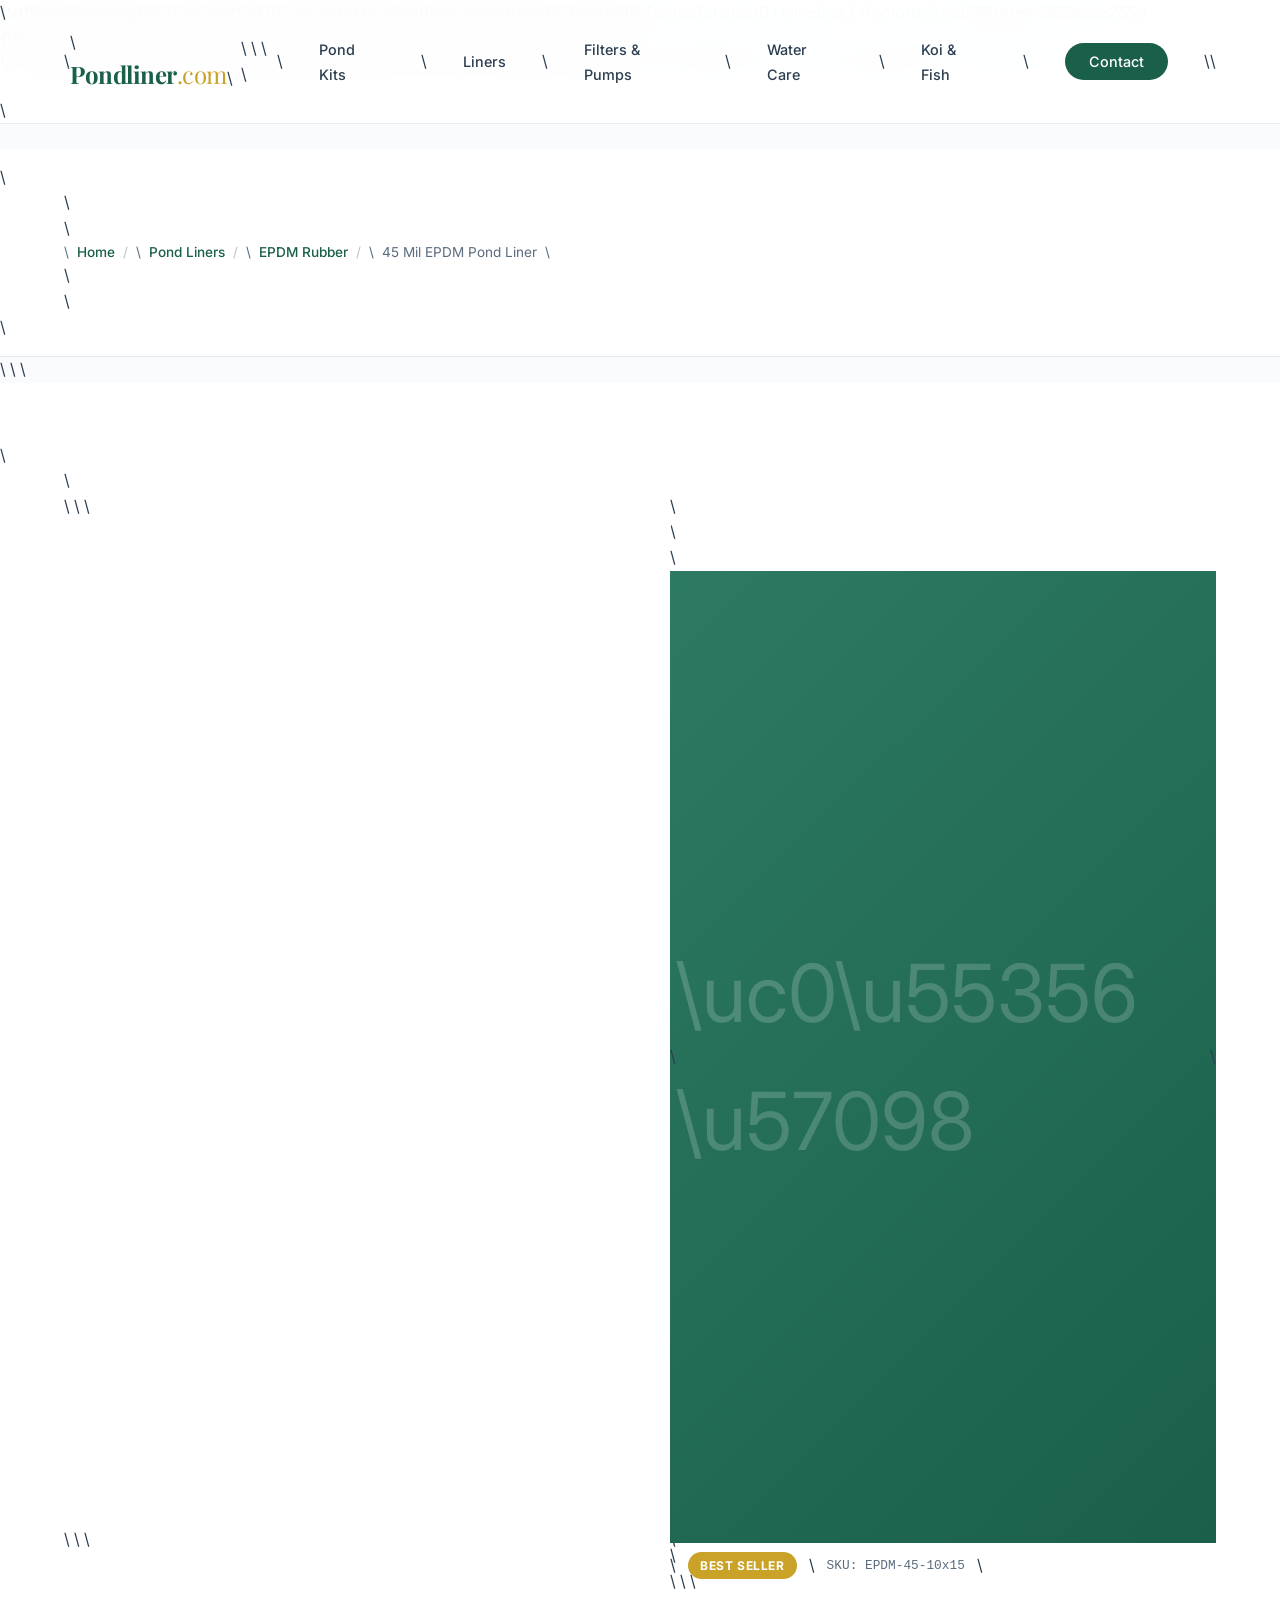
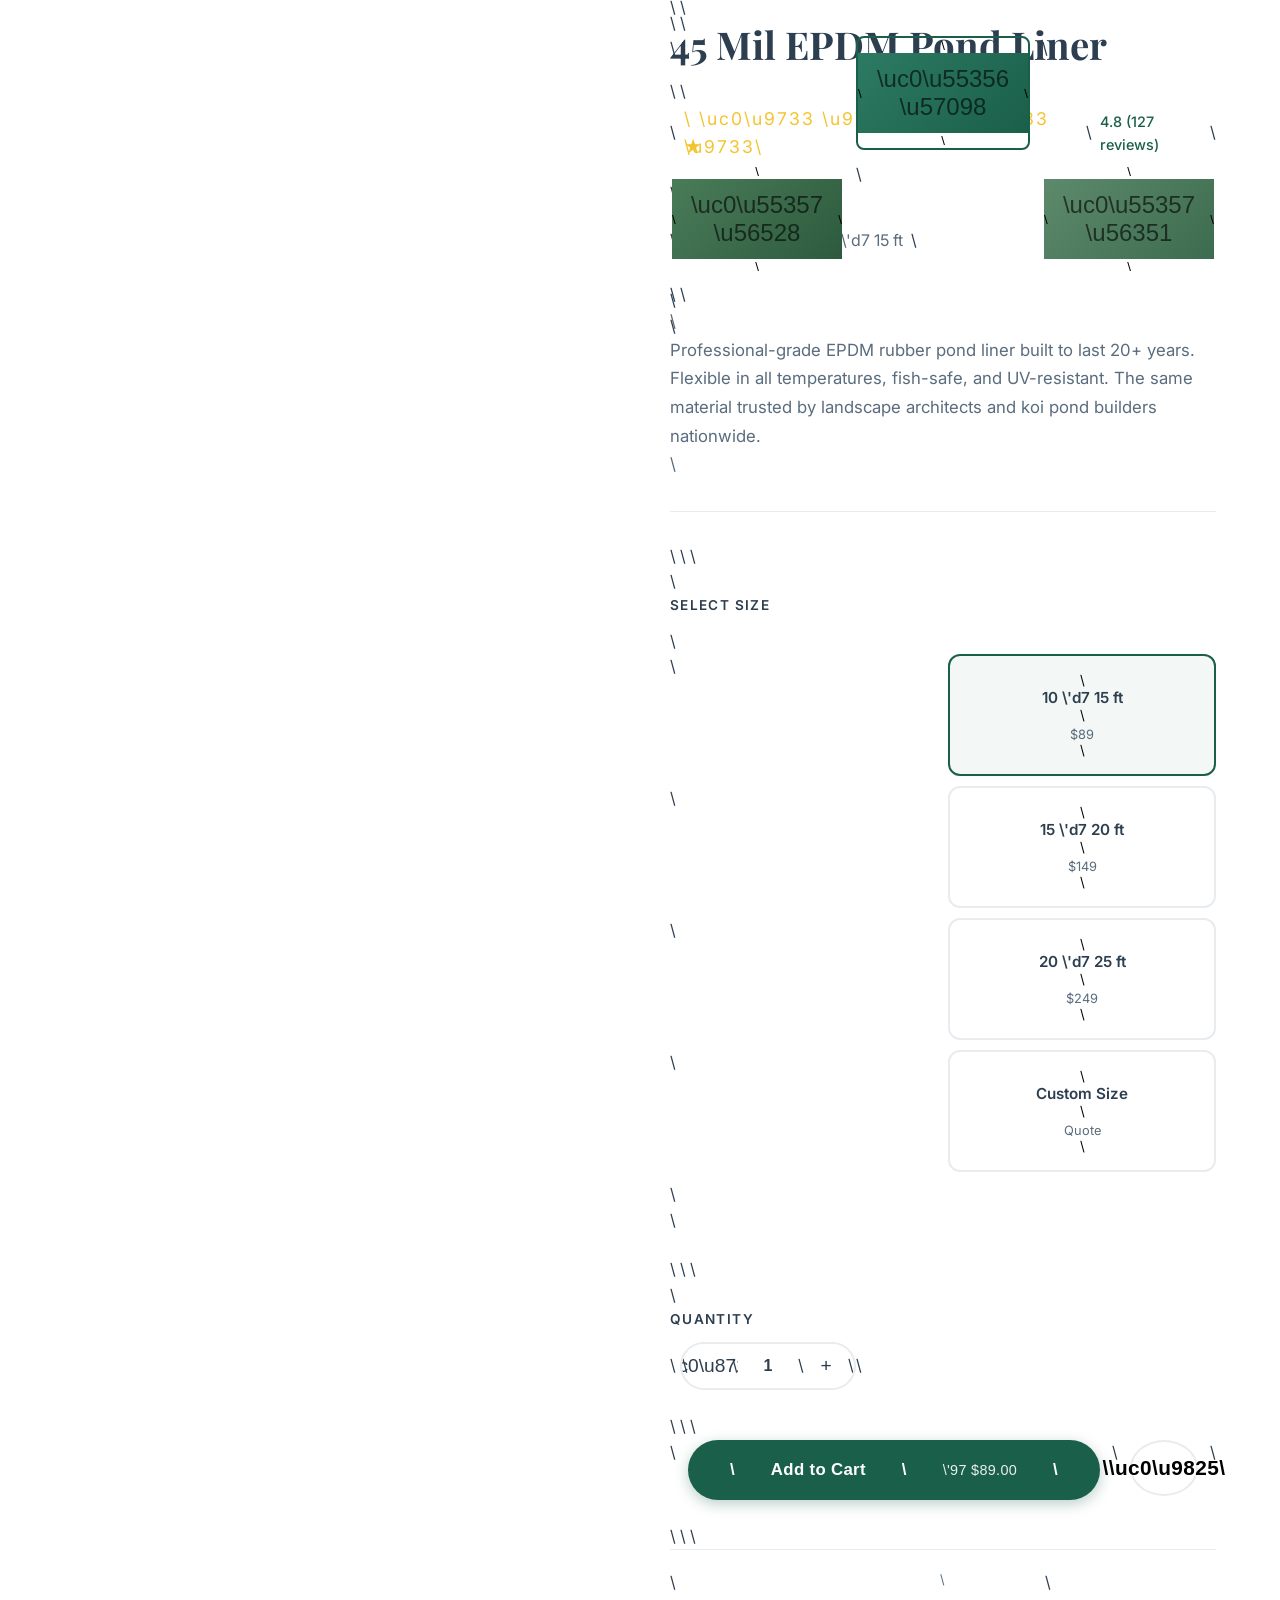
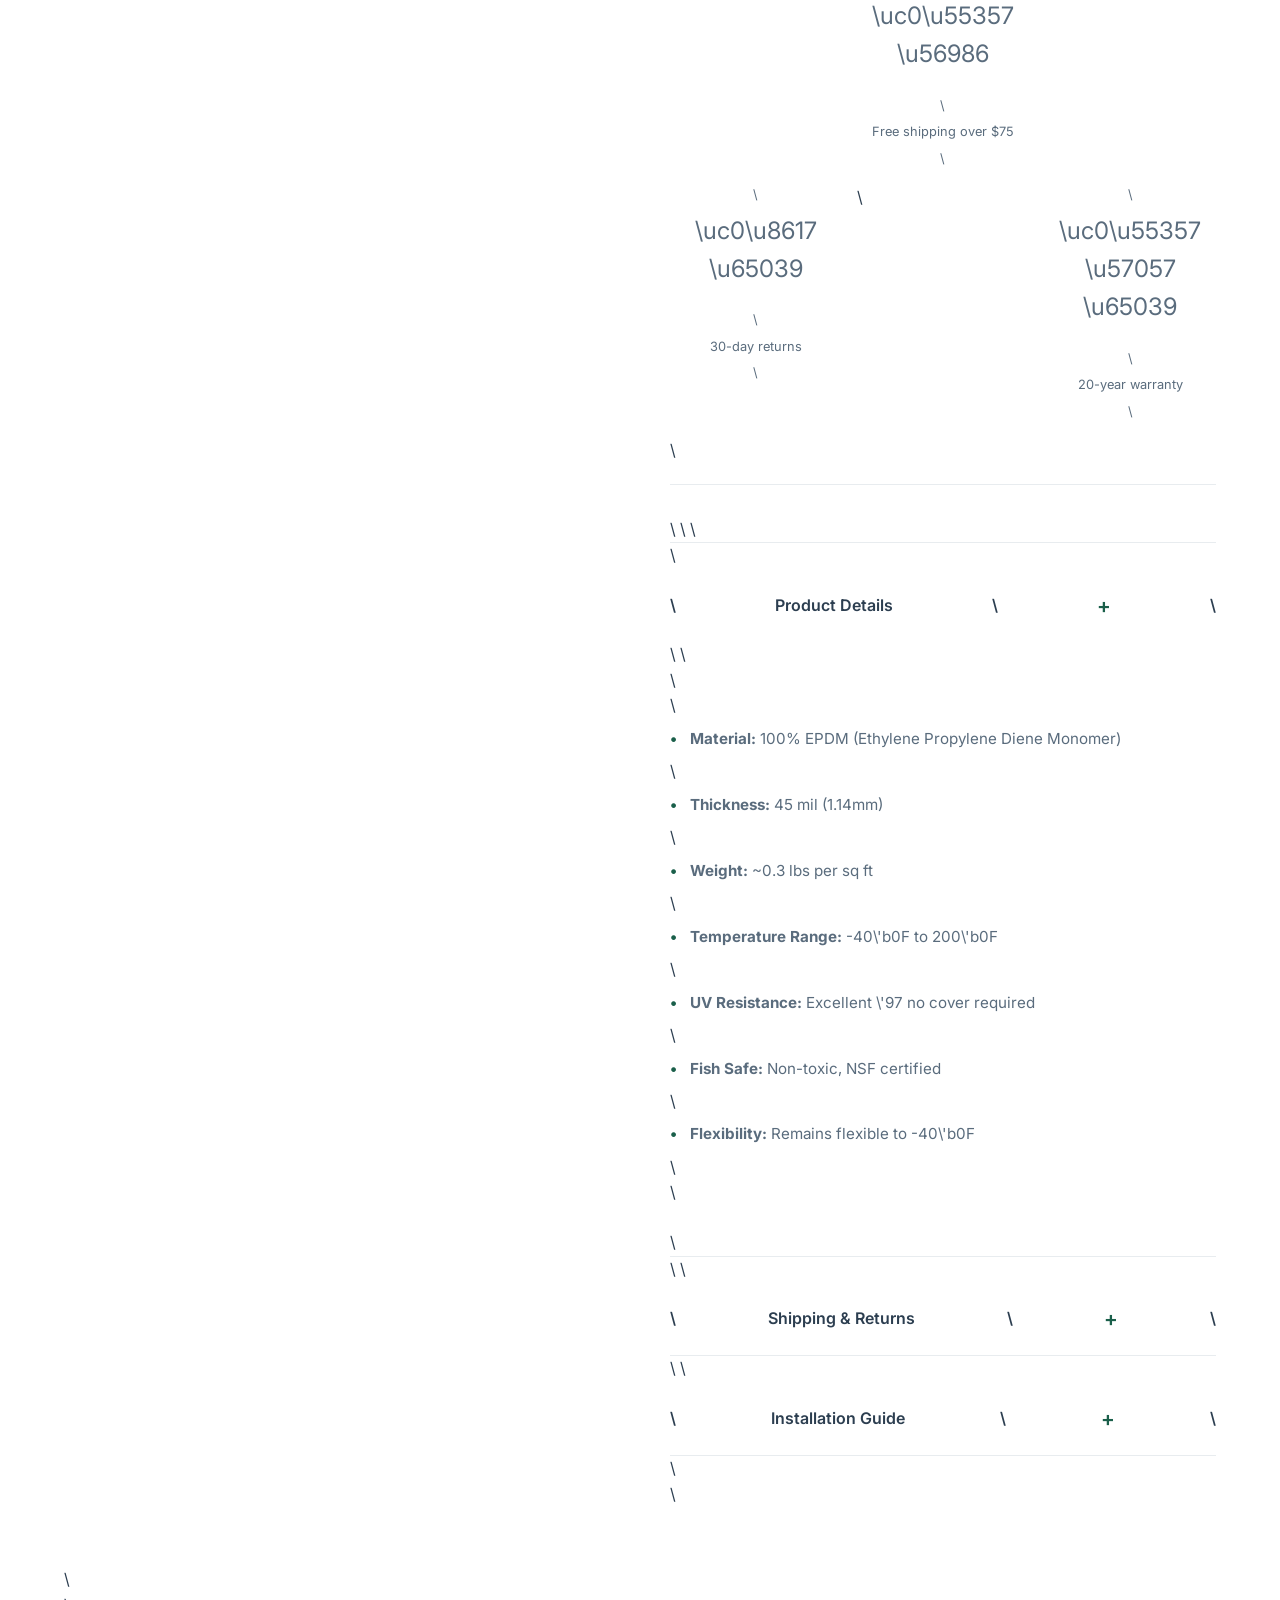
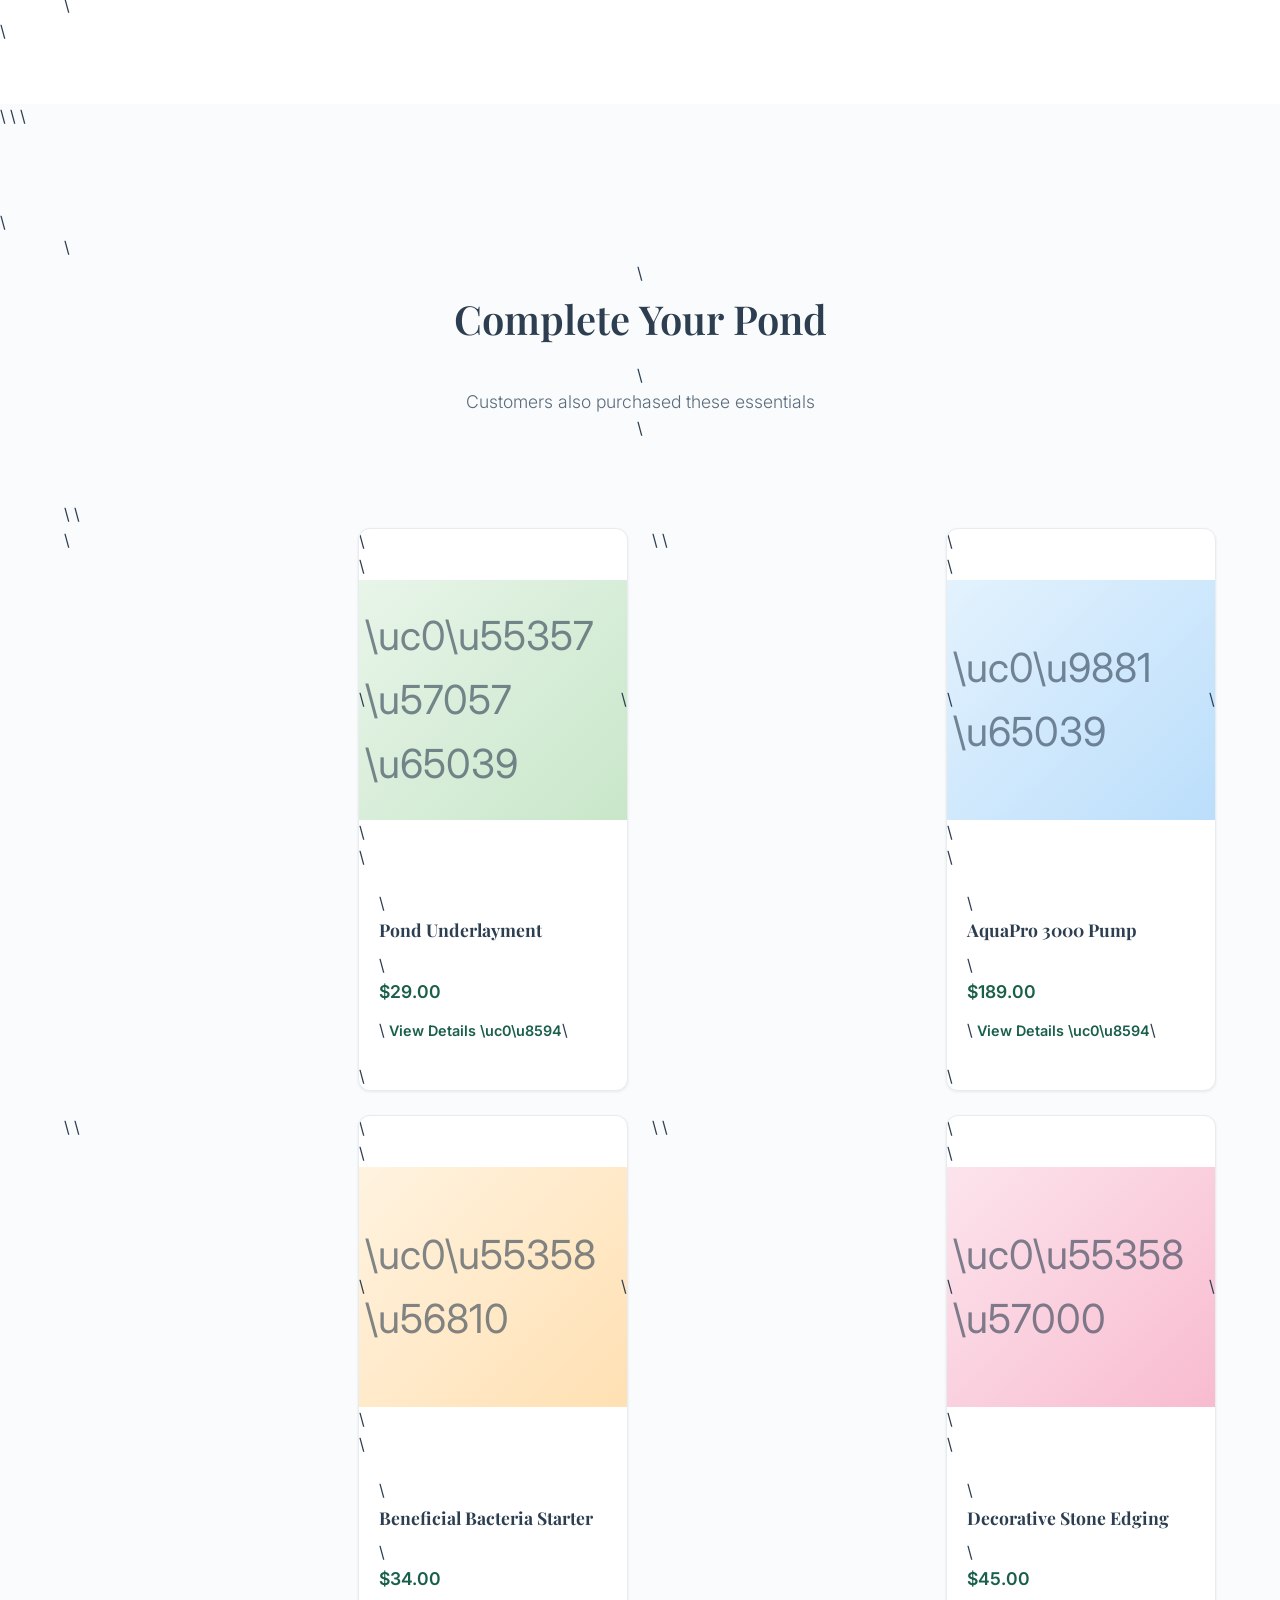
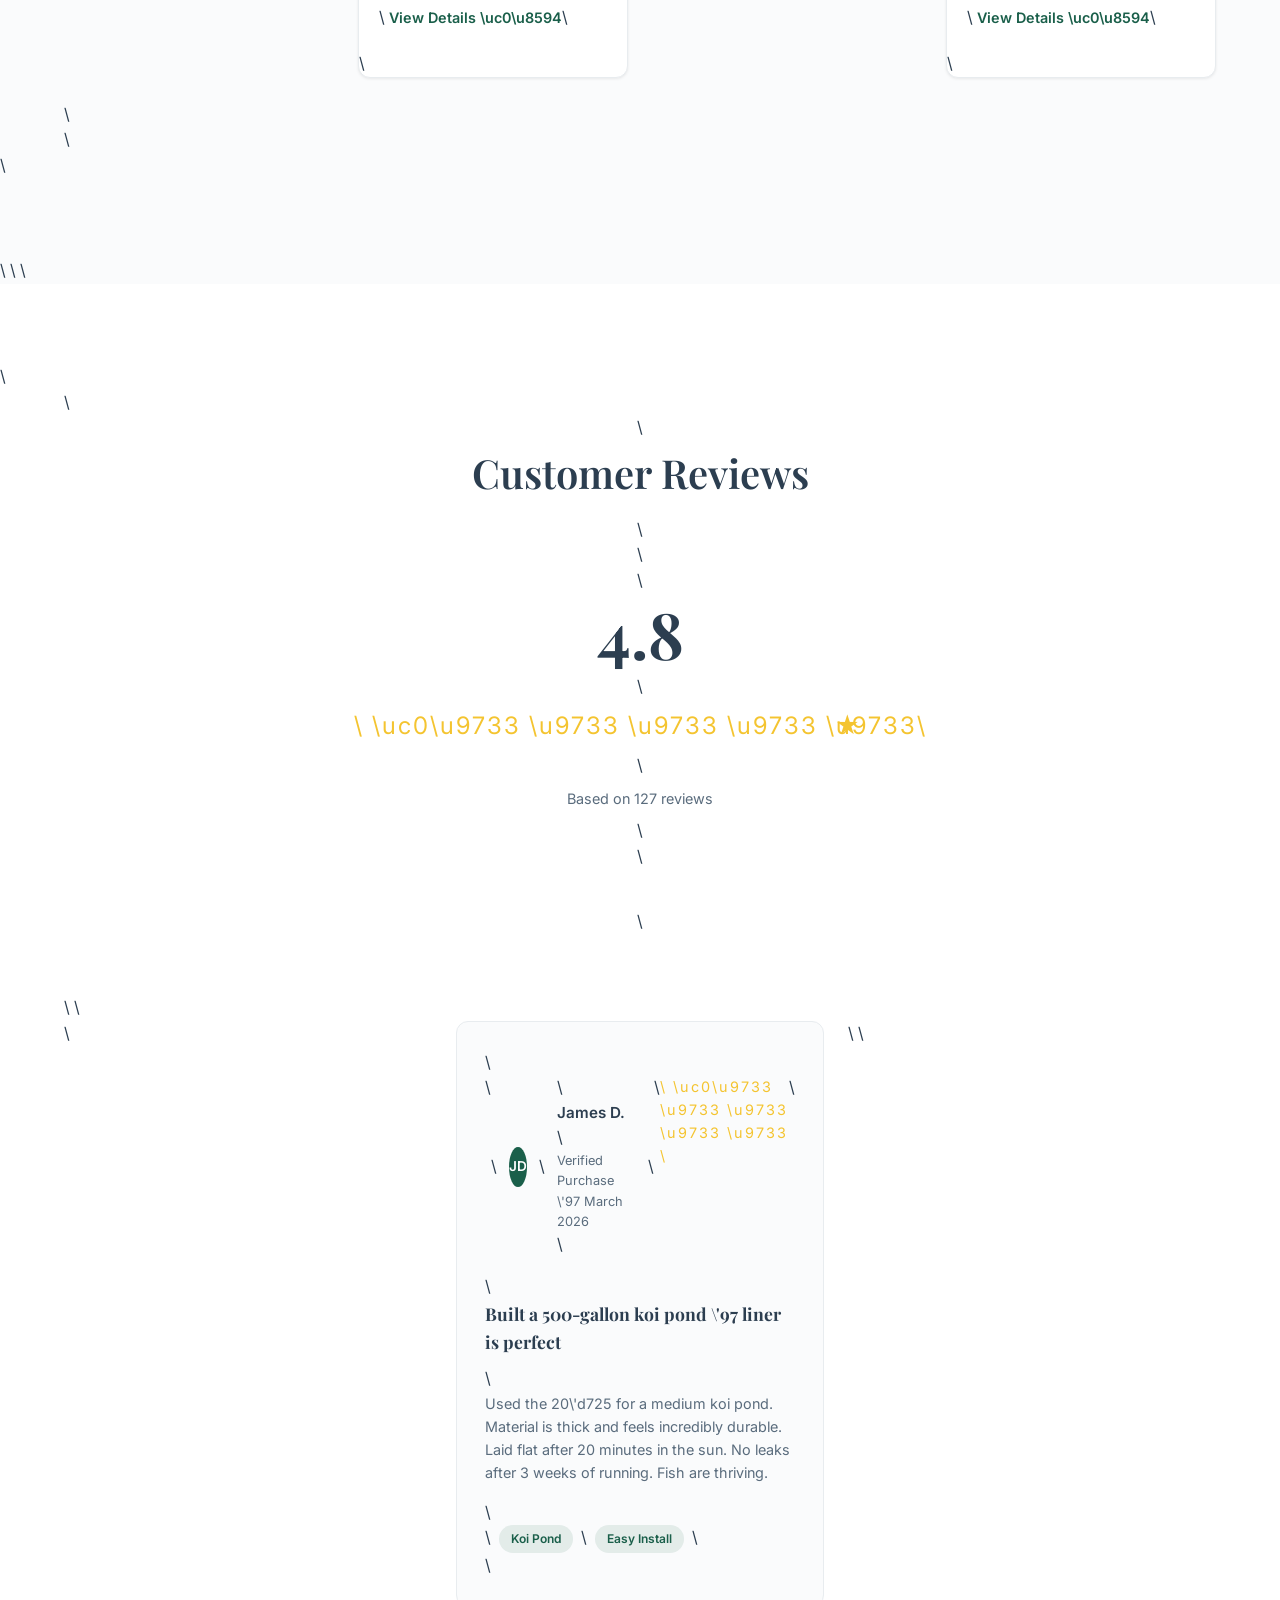
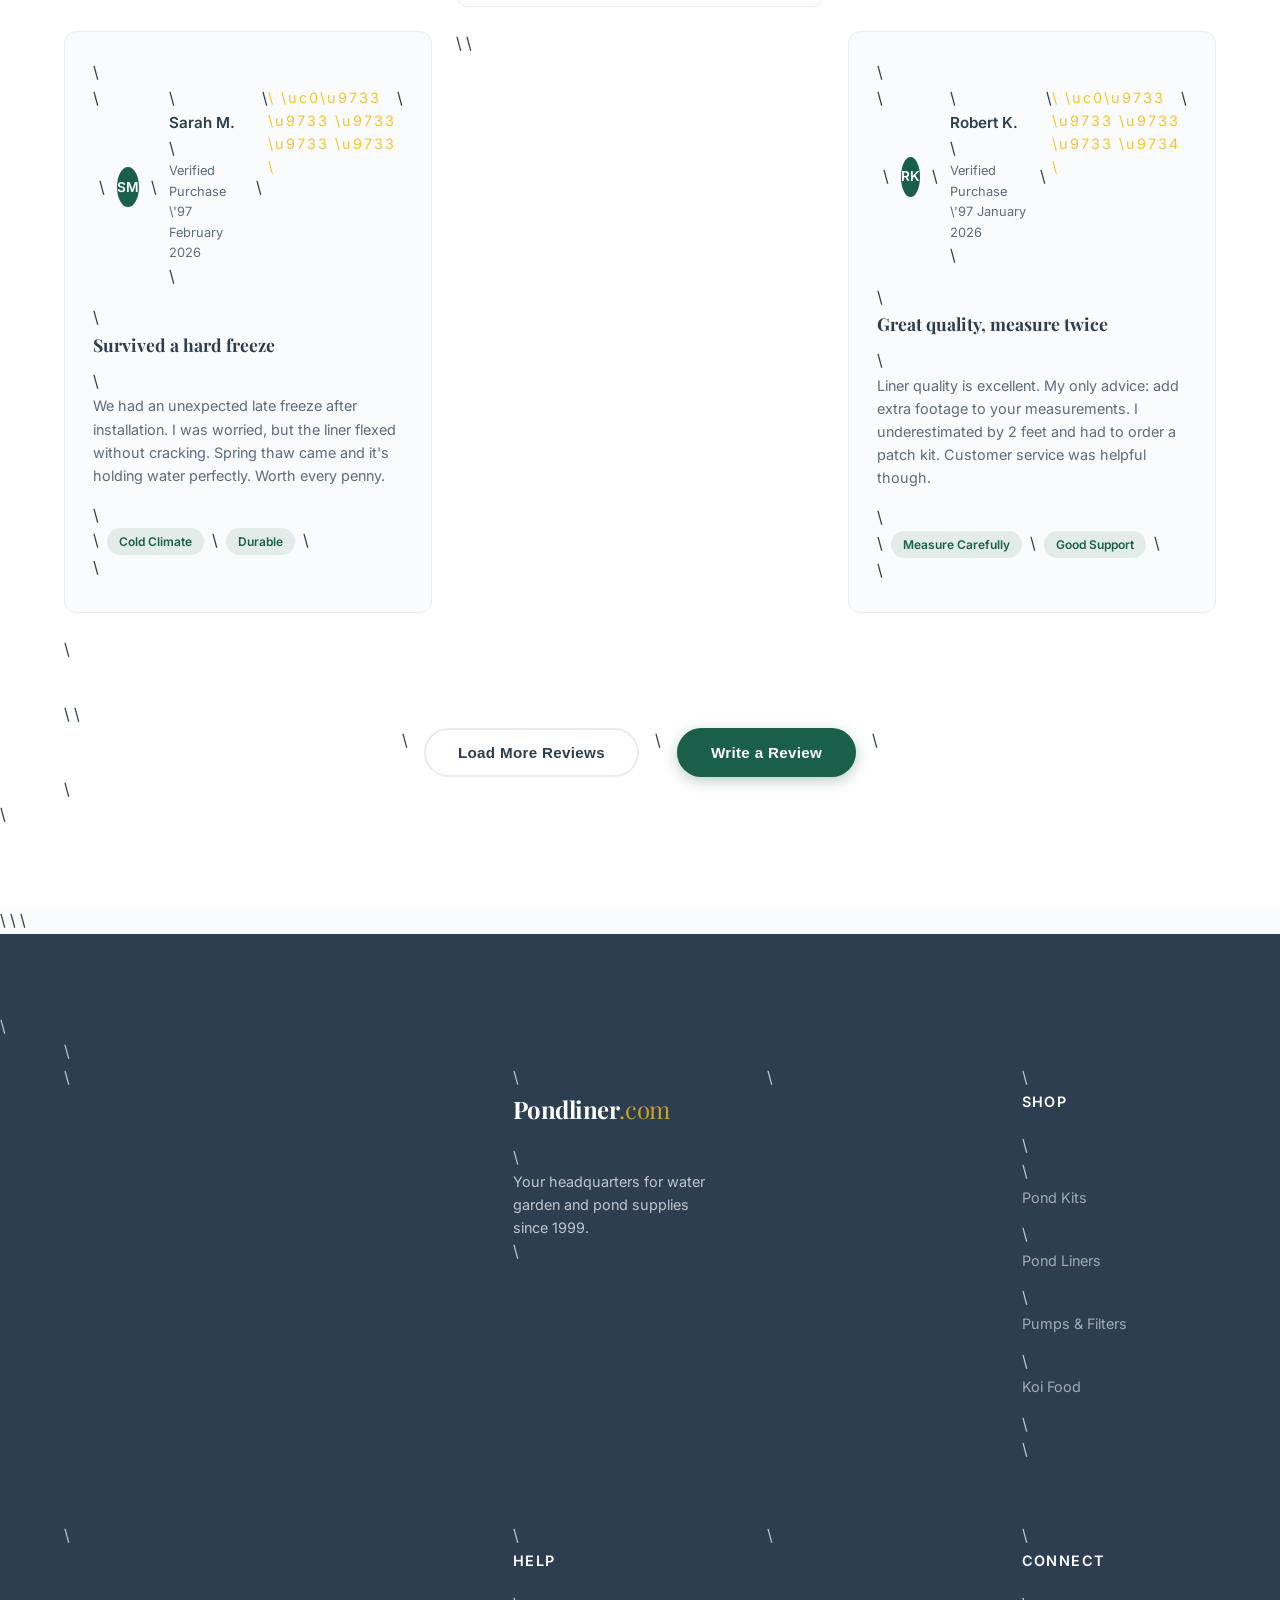
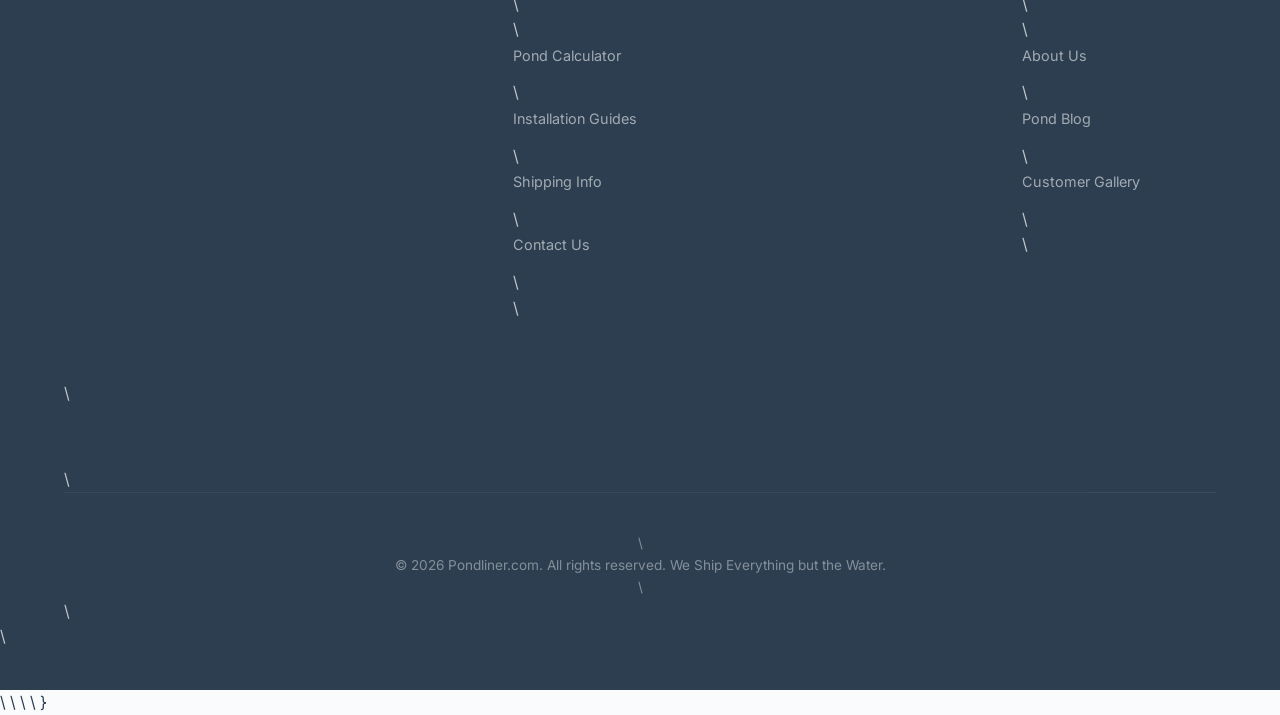
==== product.html @ 6ca63563 "Add files via upload" ====
{\rtf1\ansi\ansicpg1252\cocoartf2870
\cocoatextscaling0\cocoaplatform0{\fonttbl\f0\fswiss\fcharset0 Helvetica;}
{\colortbl;\red255\green255\blue255;}
{\*\expandedcolortbl;;}
\margl1440\margr1440\vieww11520\viewh8400\viewkind0
\pard\tx720\tx1440\tx2160\tx2880\tx3600\tx4320\tx5040\tx5760\tx6480\tx7200\tx7920\tx8640\pardirnatural\partightenfactor0

\f0\fs24 \cf0 <!DOCTYPE html>\
<html lang="en">\
<head>\
    <meta charset="UTF-8">\
    <meta name="viewport" content="width=device-width, initial-scale=1.0">\
    <title>45 Mil EPDM Pond Liner \'97 Pondliner.com</title>\
    <meta name="description" content="Professional-grade 45 Mil EPDM rubber pond liner. Flexible, durable, and fish-safe. Custom sizes available with fast shipping.">\
    <link rel="stylesheet" href="styles.css">\
    <link rel="preconnect" href="https://fonts.googleapis.com">\
    <link href="https://fonts.googleapis.com/css2?family=Inter:wght@300;400;500;600;700&family=Playfair+Display:wght@400;600;700&display=swap" rel="stylesheet">\
</head>\
<body>\
\
    <!-- Navigation (same as homepage) -->\
    <nav class="navbar" id="navbar">\
        <div class="container nav-container">\
            <a href="index.html" class="logo">\
                <span class="logo-text">Pondliner<span class="logo-dot">.com</span></span>\
            </a>\
            \
            <button class="nav-toggle" id="navToggle" aria-label="Toggle navigation">\
                <span class="hamburger"></span>\
            </button>\
\
            <ul class="nav-menu" id="navMenu">\
                <li><a href="index.html#kits" class="nav-link">Pond Kits</a></li>\
                <li><a href="index.html#liners" class="nav-link">Liners</a></li>\
                <li><a href="index.html#filters" class="nav-link">Filters & Pumps</a></li>\
                <li><a href="index.html#treatments" class="nav-link">Water Care</a></li>\
                <li><a href="index.html#fish" class="nav-link">Koi & Fish</a></li>\
                <li><a href="#contact" class="nav-link nav-cta">Contact</a></li>\
            </ul>\
        </div>\
    </nav>\
\
    <!-- Breadcrumbs -->\
    <div class="breadcrumbs-wrapper">\
        <div class="container">\
            <nav aria-label="Breadcrumb" class="breadcrumbs">\
                <ol>\
                    <li><a href="index.html">Home</a></li>\
                    <li><a href="index.html#liners">Pond Liners</a></li>\
                    <li><a href="#">EPDM Rubber</a></li>\
                    <li aria-current="page">45 Mil EPDM Pond Liner</li>\
                </ol>\
            </nav>\
        </div>\
    </div>\
\
    <!-- Product Main -->\
    <main class="product-main">\
        <div class="container">\
            <div class="product-layout">\
                \
                <!-- Gallery -->\
                <div class="product-gallery">\
                    <div class="gallery-main">\
                        <div class="gallery-image active" data-index="0">\
                            <div class="placeholder-img" style="background: linear-gradient(135deg, #2d7a62 0%, #1a5f4a 100%); min-height: 500px;">\
                                <span class="placeholder-icon" style="font-size: 5rem; color: rgba(255,255,255,0.3);">\uc0\u55356 \u57098 </span>\
                            </div>\
                        </div>\
                        <div class="gallery-image" data-index="1">\
                            <div class="placeholder-img" style="background: linear-gradient(135deg, #4a7c59 0%, #2d5a3d 100%); min-height: 500px;">\
                                <span class="placeholder-icon" style="font-size: 5rem; color: rgba(255,255,255,0.3);">\uc0\u55357 \u56528 </span>\
                            </div>\
                        </div>\
                        <div class="gallery-image" data-index="2">\
                            <div class="placeholder-img" style="background: linear-gradient(135deg, #5d8a6b 0%, #3d6b4f 100%); min-height: 500px;">\
                                <span class="placeholder-icon" style="font-size: 5rem; color: rgba(255,255,255,0.3);">\uc0\u55357 \u56351 </span>\
                            </div>\
                        </div>\
                    </div>\
                    \
                    <div class="gallery-thumbs">\
                        <button class="thumb active" data-index="0" aria-label="View main product image">\
                            <div class="placeholder-img" style="background: linear-gradient(135deg, #2d7a62 0%, #1a5f4a 100%); height: 80px;">\
                                <span class="placeholder-icon" style="font-size: 1.5rem;">\uc0\u55356 \u57098 </span>\
                            </div>\
                        </button>\
                        <button class="thumb" data-index="1" aria-label="View liner detail">\
                            <div class="placeholder-img" style="background: linear-gradient(135deg, #4a7c59 0%, #2d5a3d 100%); height: 80px;">\
                                <span class="placeholder-icon" style="font-size: 1.5rem;">\uc0\u55357 \u56528 </span>\
                            </div>\
                        </button>\
                        <button class="thumb" data-index="2" aria-label="View fish-safe certification">\
                            <div class="placeholder-img" style="background: linear-gradient(135deg, #5d8a6b 0%, #3d6b4f 100%); height: 80px;">\
                                <span class="placeholder-icon" style="font-size: 1.5rem;">\uc0\u55357 \u56351 </span>\
                            </div>\
                        </button>\
                    </div>\
                </div>\
\
                <!-- Product Info -->\
                <div class="product-info">\
                    <div class="product-meta">\
                        <span class="product-badge">Best Seller</span>\
                        <span class="product-sku">SKU: EPDM-45-10x15</span>\
                    </div>\
                    \
                    <h1 class="product-title">45 Mil EPDM Pond Liner</h1>\
                    \
                    <div class="product-rating">\
                        <div class="stars" aria-label="4.8 out of 5 stars">\
                            <span>\uc0\u9733 </span><span>\u9733 </span><span>\u9733 </span><span>\u9733 </span><span class="half">\u9733 </span>\
                        </div>\
                        <a href="#reviews" class="rating-count">4.8 (127 reviews)</a>\
                    </div>\
\
                    <p class="product-price">\
                        <span class="price-current">$89.00</span>\
                        <span class="price-unit">/ 10 \'d7 15 ft</span>\
                    </p>\
\
                    <div class="product-description">\
                        <p>Professional-grade EPDM rubber pond liner built to last 20+ years. Flexible in all temperatures, fish-safe, and UV-resistant. The same material trusted by landscape architects and koi pond builders nationwide.</p>\
                    </div>\
\
                    <!-- Size Selector -->\
                    <div class="selector-group">\
                        <label class="selector-label">Select Size</label>\
                        <div class="size-options">\
                            <button class="size-btn active" data-size="10x15" data-price="89.00">\
                                <span class="size-dims">10 \'d7 15 ft</span>\
                                <span class="size-price">$89</span>\
                            </button>\
                            <button class="size-btn" data-size="15x20" data-price="149.00">\
                                <span class="size-dims">15 \'d7 20 ft</span>\
                                <span class="size-price">$149</span>\
                            </button>\
                            <button class="size-btn" data-size="20x25" data-price="249.00">\
                                <span class="size-dims">20 \'d7 25 ft</span>\
                                <span class="size-price">$249</span>\
                            </button>\
                            <button class="size-btn" data-size="custom" data-price="0">\
                                <span class="size-dims">Custom Size</span>\
                                <span class="size-price">Quote</span>\
                            </button>\
                        </div>\
                    </div>\
\
                    <!-- Quantity -->\
                    <div class="selector-group">\
                        <label class="selector-label" for="quantity">Quantity</label>\
                        <div class="quantity-selector">\
                            <button class="qty-btn" id="qtyMinus" aria-label="Decrease quantity">\uc0\u8722 </button>\
                            <input type="number" id="quantity" value="1" min="1" max="99" aria-label="Product quantity">\
                            <button class="qty-btn" id="qtyPlus" aria-label="Increase quantity">+</button>\
                        </div>\
                    </div>\
\
                    <!-- Actions -->\
                    <div class="product-actions">\
                        <button class="btn btn-primary btn-large add-to-cart" id="addToCart">\
                            <span>Add to Cart</span>\
                            <span class="btn-price" id="btnPrice">\'97 $89.00</span>\
                        </button>\
                        <button class="btn btn-wishlist" aria-label="Add to wishlist">\
                            <span>\uc0\u9825 </span>\
                        </button>\
                    </div>\
\
                    <!-- Trust Badges -->\
                    <div class="product-trust">\
                        <div class="trust-badge">\
                            <span class="trust-icon">\uc0\u55357 \u56986 </span>\
                            <span>Free shipping over $75</span>\
                        </div>\
                        <div class="trust-badge">\
                            <span class="trust-icon">\uc0\u8617 \u65039 </span>\
                            <span>30-day returns</span>\
                        </div>\
                        <div class="trust-badge">\
                            <span class="trust-icon">\uc0\u55357 \u57057 \u65039 </span>\
                            <span>20-year warranty</span>\
                        </div>\
                    </div>\
\
                    <!-- Accordion Details -->\
                    <div class="product-accordion">\
                        <details class="accordion-item" open>\
                            <summary>\
                                <span>Product Details</span>\
                                <span class="accordion-icon">+</span>\
                            </summary>\
                            <div class="accordion-content">\
                                <ul class="detail-list">\
                                    <li><strong>Material:</strong> 100% EPDM (Ethylene Propylene Diene Monomer)</li>\
                                    <li><strong>Thickness:</strong> 45 mil (1.14mm)</li>\
                                    <li><strong>Weight:</strong> ~0.3 lbs per sq ft</li>\
                                    <li><strong>Temperature Range:</strong> -40\'b0F to 200\'b0F</li>\
                                    <li><strong>UV Resistance:</strong> Excellent \'97 no cover required</li>\
                                    <li><strong>Fish Safe:</strong> Non-toxic, NSF certified</li>\
                                    <li><strong>Flexibility:</strong> Remains flexible to -40\'b0F</li>\
                                </ul>\
                            </div>\
                        </details>\
\
                        <details class="accordion-item">\
                            <summary>\
                                <span>Shipping & Returns</span>\
                                <span class="accordion-icon">+</span>\
                            </summary>\
                            <div class="accordion-content">\
                                <p>Ships rolled in a sturdy box within 1-2 business days. Free ground shipping on orders over $75. Express options available at checkout.</p>\
                                <p style="margin-top: 12px;">Unopened liners may be returned within 30 days. Custom-cut sizes are non-returnable.</p>\
                            </div>\
                        </details>\
\
                        <details class="accordion-item">\
                            <summary>\
                                <span>Installation Guide</span>\
                                <span class="accordion-icon">+</span>\
                            </summary>\
                            <div class="accordion-content">\
                                <ol class="detail-list numbered">\
                                    <li>Excavate pond to desired shape, adding 2" depth for underlayment</li>\
                                    <li>Remove sharp rocks and roots; smooth soil with hand tamper</li>\
                                    <li>Install protective underlayment (sold separately)</li>\
                                    <li>Unfold liner in sun for 30 minutes to increase flexibility</li>\
                                    <li>Drape liner into pond, pleating at corners</li>\
                                    <li>Fill gradually, adjusting folds as water settles liner</li>\
                                    <li>Trim excess, leaving 12" overlap around edges</li>\
                                    <li>Secure with rocks, pavers, or edging material</li>\
                                </ol>\
                                <a href="#" class="link-arrow" style="margin-top: 16px; display: inline-block;">Download Full PDF Guide \uc0\u8594 </a>\
                            </div>\
                        </details>\
                    </div>\
                </div>\
            </div>\
        </div>\
    </main>\
\
    <!-- Related Products -->\
    <section class="related-products">\
        <div class="container">\
            <div class="section-header">\
                <h2 class="section-title">Complete Your Pond</h2>\
                <p class="section-subtitle">Customers also purchased these essentials</p>\
            </div>\
            \
            <div class="product-grid-small">\
                <article class="product-card">\
                    <div class="product-card-image">\
                        <div class="placeholder-img" style="background: linear-gradient(135deg, #e8f5e9 0%, #c8e6c9 100%); height: 240px;">\
                            <span class="placeholder-icon" style="font-size: 2.5rem;">\uc0\u55357 \u57057 \u65039 </span>\
                        </div>\
                    </div>\
                    <div class="product-card-info">\
                        <h3>Pond Underlayment</h3>\
                        <p class="product-card-price">$29.00</p>\
                        <a href="#" class="link-arrow">View Details \uc0\u8594 </a>\
                    </div>\
                </article>\
\
                <article class="product-card">\
                    <div class="product-card-image">\
                        <div class="placeholder-img" style="background: linear-gradient(135deg, #e3f2fd 0%, #bbdefb 100%); height: 240px;">\
                            <span class="placeholder-icon" style="font-size: 2.5rem;">\uc0\u9881 \u65039 </span>\
                        </div>\
                    </div>\
                    <div class="product-card-info">\
                        <h3>AquaPro 3000 Pump</h3>\
                        <p class="product-card-price">$189.00</p>\
                        <a href="#" class="link-arrow">View Details \uc0\u8594 </a>\
                    </div>\
                </article>\
\
                <article class="product-card">\
                    <div class="product-card-image">\
                        <div class="placeholder-img" style="background: linear-gradient(135deg, #fff3e0 0%, #ffe0b2 100%); height: 240px;">\
                            <span class="placeholder-icon" style="font-size: 2.5rem;">\uc0\u55358 \u56810 </span>\
                        </div>\
                    </div>\
                    <div class="product-card-info">\
                        <h3>Beneficial Bacteria Starter</h3>\
                        <p class="product-card-price">$34.00</p>\
                        <a href="#" class="link-arrow">View Details \uc0\u8594 </a>\
                    </div>\
                </article>\
\
                <article class="product-card">\
                    <div class="product-card-image">\
                        <div class="placeholder-img" style="background: linear-gradient(135deg, #fce4ec 0%, #f8bbd0 100%); height: 240px;">\
                            <span class="placeholder-icon" style="font-size: 2.5rem;">\uc0\u55358 \u57000 </span>\
                        </div>\
                    </div>\
                    <div class="product-card-info">\
                        <h3>Decorative Stone Edging</h3>\
                        <p class="product-card-price">$45.00</p>\
                        <a href="#" class="link-arrow">View Details \uc0\u8594 </a>\
                    </div>\
                </article>\
            </div>\
        </div>\
    </section>\
\
    <!-- Reviews Section -->\
    <section class="reviews-section" id="reviews">\
        <div class="container">\
            <div class="section-header">\
                <h2 class="section-title">Customer Reviews</h2>\
                <div class="reviews-summary">\
                    <div class="reviews-average">\
                        <span class="average-number">4.8</span>\
                        <div class="stars large">\
                            <span>\uc0\u9733 </span><span>\u9733 </span><span>\u9733 </span><span>\u9733 </span><span class="half">\u9733 </span>\
                        </div>\
                        <span class="average-total">Based on 127 reviews</span>\
                    </div>\
                </div>\
            </div>\
\
            <div class="reviews-grid">\
                <article class="review-card">\
                    <div class="review-header">\
                        <div class="reviewer-info">\
                            <span class="reviewer-avatar">JD</span>\
                            <div>\
                                <p class="reviewer-name">James D.</p>\
                                <p class="review-date">Verified Purchase \'97 March 2026</p>\
                            </div>\
                        </div>\
                        <div class="stars small">\
                            <span>\uc0\u9733 </span><span>\u9733 </span><span>\u9733 </span><span>\u9733 </span><span>\u9733 </span>\
                        </div>\
                    </div>\
                    <h4 class="review-title">Built a 500-gallon koi pond \'97 liner is perfect</h4>\
                    <p class="review-text">Used the 20\'d725 for a medium koi pond. Material is thick and feels incredibly durable. Laid flat after 20 minutes in the sun. No leaks after 3 weeks of running. Fish are thriving.</p>\
                    <div class="review-tags">\
                        <span class="tag">Koi Pond</span>\
                        <span class="tag">Easy Install</span>\
                    </div>\
                </article>\
\
                <article class="review-card">\
                    <div class="review-header">\
                        <div class="reviewer-info">\
                            <span class="reviewer-avatar">SM</span>\
                            <div>\
                                <p class="reviewer-name">Sarah M.</p>\
                                <p class="review-date">Verified Purchase \'97 February 2026</p>\
                            </div>\
                        </div>\
                        <div class="stars small">\
                            <span>\uc0\u9733 </span><span>\u9733 </span><span>\u9733 </span><span>\u9733 </span><span>\u9733 </span>\
                        </div>\
                    </div>\
                    <h4 class="review-title">Survived a hard freeze</h4>\
                    <p class="review-text">We had an unexpected late freeze after installation. I was worried, but the liner flexed without cracking. Spring thaw came and it's holding water perfectly. Worth every penny.</p>\
                    <div class="review-tags">\
                        <span class="tag">Cold Climate</span>\
                        <span class="tag">Durable</span>\
                    </div>\
                </article>\
\
                <article class="review-card">\
                    <div class="review-header">\
                        <div class="reviewer-info">\
                            <span class="reviewer-avatar">RK</span>\
                            <div>\
                                <p class="reviewer-name">Robert K.</p>\
                                <p class="review-date">Verified Purchase \'97 January 2026</p>\
                            </div>\
                        </div>\
                        <div class="stars small">\
                            <span>\uc0\u9733 </span><span>\u9733 </span><span>\u9733 </span><span>\u9733 </span><span>\u9734 </span>\
                        </div>\
                    </div>\
                    <h4 class="review-title">Great quality, measure twice</h4>\
                    <p class="review-text">Liner quality is excellent. My only advice: add extra footage to your measurements. I underestimated by 2 feet and had to order a patch kit. Customer service was helpful though.</p>\
                    <div class="review-tags">\
                        <span class="tag">Measure Carefully</span>\
                        <span class="tag">Good Support</span>\
                    </div>\
                </article>\
            </div>\
\
            <div class="reviews-actions">\
                <button class="btn btn-secondary-dark">Load More Reviews</button>\
                <button class="btn btn-primary">Write a Review</button>\
            </div>\
        </div>\
    </section>\
\
    <!-- Footer (same as homepage) -->\
    <footer class="footer" id="contact">\
        <div class="container">\
            <div class="footer-grid">\
                <div class="footer-brand">\
                    <span class="logo-text">Pondliner<span class="logo-dot">.com</span></span>\
                    <p>Your headquarters for water garden and pond supplies since 1999.</p>\
                </div>\
                <div class="footer-links">\
                    <h4>Shop</h4>\
                    <ul>\
                        <li><a href="#">Pond Kits</a></li>\
                        <li><a href="#">Pond Liners</a></li>\
                        <li><a href="#">Pumps & Filters</a></li>\
                        <li><a href="#">Koi Food</a></li>\
                    </ul>\
                </div>\
                <div class="footer-links">\
                    <h4>Help</h4>\
                    <ul>\
                        <li><a href="#">Pond Calculator</a></li>\
                        <li><a href="#">Installation Guides</a></li>\
                        <li><a href="#">Shipping Info</a></li>\
                        <li><a href="#">Contact Us</a></li>\
                    </ul>\
                </div>\
                <div class="footer-links">\
                    <h4>Connect</h4>\
                    <ul>\
                        <li><a href="#">About Us</a></li>\
                        <li><a href="#">Pond Blog</a></li>\
                        <li><a href="#">Customer Gallery</a></li>\
                    </ul>\
                </div>\
            </div>\
            <div class="footer-bottom">\
                <p>&copy; 2026 Pondliner.com. All rights reserved. We Ship Everything but the Water.</p>\
            </div>\
        </div>\
    </footer>\
\
    <script src="product.js"></script>\
</body>\
</html>}
---- styles.css ----
/* === CSS Variables & Reset === */
:root {
    --color-primary: #1a5f4a;
    --color-primary-dark: #134a3a;
    --color-accent: #c9a227;
    --color-text: #2c3e50;
    --color-text-light: #5a6c7d;
    --color-bg: #fafbfc;
    --color-white: #ffffff;
    --color-border: #e8ecef;
    --font-body: 'Inter', -apple-system, BlinkMacSystemFont, sans-serif;
    --font-display: 'Playfair Display', Georgia, serif;
    --shadow-sm: 0 1px 3px rgba(0,0,0,0.08);
    --shadow-md: 0 4px 20px rgba(0,0,0,0.08);
    --shadow-lg: 0 10px 40px rgba(0,0,0,0.12);
    --radius: 12px;
    --transition: all 0.3s cubic-bezier(0.4, 0, 0.2, 1);
}

* {
    margin: 0;
    padding: 0;
    box-sizing: border-box;
}

html {
    scroll-behavior: smooth;
    font-size: 16px;
}

body {
    font-family: var(--font-body);
    color: var(--color-text);
    line-height: 1.6;
    background: var(--color-bg);
    -webkit-font-smoothing: antialiased;
}

a {
    text-decoration: none;
    color: inherit;
    transition: var(--transition);
}

img {
    max-width: 100%;
    height: auto;
    display: block;
}

.container {
    max-width: 1200px;
    margin: 0 auto;
    padding: 0 24px;
}

/* === Buttons === */
.btn {
    display: inline-flex;
    align-items: center;
    justify-content: center;
    padding: 14px 32px;
    border-radius: 50px;
    font-weight: 600;
    font-size: 0.95rem;
    letter-spacing: 0.02em;
    transition: var(--transition);
    cursor: pointer;
    border: 2px solid transparent;
}

.btn-primary {
    background: var(--color-primary);
    color: var(--color-white);
    box-shadow: 0 4px 14px rgba(26, 95, 74, 0.3);
}

.btn-primary:hover {
    background: var(--color-primary-dark);
    transform: translateY(-2px);
    box-shadow: 0 6px 20px rgba(26, 95, 74, 0.4);
}

.btn-secondary {
    background: transparent;
    color: var(--color-white);
    border: 2px solid rgba(255,255,255,0.4);
}

.btn-secondary:hover {
    background: rgba(255,255,255,0.1);
    border-color: rgba(255,255,255,0.8);
}

/* === Navigation === */
.navbar {
    position: fixed;
    top: 0;
    left: 0;
    right: 0;
    z-index: 1000;
    background: rgba(255,255,255,0.95);
    backdrop-filter: blur(20px);
    border-bottom: 1px solid var(--color-border);
    transition: var(--transition);
}

.nav-container {
    display: flex;
    align-items: center;
    justify-content: space-between;
    height: 72px;
}

.logo-text {
    font-family: var(--font-display);
    font-size: 1.5rem;
    font-weight: 700;
    color: var(--color-primary);
    letter-spacing: -0.02em;
}

.logo-dot {
    color: var(--color-accent);
    font-weight: 400;
}

.nav-menu {
    display: flex;
    list-style: none;
    gap: 36px;
    align-items: center;
}

.nav-link {
    font-size: 0.9rem;
    font-weight: 500;
    color: var(--color-text);
    position: relative;
}

.nav-link::after {
    content: '';
    position: absolute;
    bottom: -4px;
    left: 0;
    width: 0;
    height: 2px;
    background: var(--color-primary);
    transition: var(--transition);
}

.nav-link:hover::after {
    width: 100%;
}

.nav-cta {
    background: var(--color-primary);
    color: var(--color-white);
    padding: 10px 24px;
    border-radius: 50px;
}

.nav-cta:hover {
    background: var(--color-primary-dark);
}

.nav-cta::after {
    display: none;
}

/* Mobile Toggle */
.nav-toggle {
    display: none;
    background: none;
    border: none;
    cursor: pointer;
    padding: 8px;
}

.hamburger {
    display: block;
    width: 24px;
    height: 2px;
    background: var(--color-text);
    position: relative;
    transition: var(--transition);
}

.hamburger::before,
.hamburger::after {
    content: '';
    position: absolute;
    width: 24px;
    height: 2px;
    background: var(--color-text);
    transition: var(--transition);
}

.hamburger::before { top: -7px; }
.hamburger::after { top: 7px; }

/* === Hero === */
.hero {
    position: relative;
    min-height: 90vh;
    display: flex;
    align-items: center;
    justify-content: center;
    overflow: hidden;
    margin-top: 72px;
}

.hero-bg {
    position: absolute;
    inset: 0;
    background: linear-gradient(135deg, #1a5f4a 0%, #2d7a62 50%, #3d9970 100%);
}

.hero-overlay {
    position: absolute;
    inset: 0;
    background: url("data:image/svg+xml,%3Csvg width='60' height='60' viewBox='0 0 60 60' xmlns='http://www.w3.org/2000/svg'%3E%3Cg fill='none' fill-rule='evenodd'%3E%3Cg fill='%23ffffff' fill-opacity='0.03'%3E%3Cpath d='M36 34v-4h-2v4h-4v2h4v4h2v-4h4v-2h-4zm0-30V0h-2v4h-4v2h4v4h2V6h4V4h-4zM6 34v-4H4v4H0v2h4v4h2v-4h4v-2H6zM6 4V0H4v4H0v2h4v4h2V6h4V4H6z'/%3E%3C/g%3E%3C/g%3E%3C/svg%3E");
}

.hero-content {
    position: relative;
    z-index: 2;
    text-align: center;
    color: var(--color-white);
    max-width: 800px;
    padding: 40px 24px;
}

.hero-season {
    font-size: 0.85rem;
    font-weight: 600;
    text-transform: uppercase;
    letter-spacing: 0.15em;
    opacity: 0.9;
    margin-bottom: 20px;
}

.hero-title {
    font-family: var(--font-display);
    font-size: clamp(2.5rem, 6vw, 4.5rem);
    font-weight: 700;
    line-height: 1.1;
    margin-bottom: 24px;
    letter-spacing: -0.02em;
}

.hero-subtitle {
    font-size: clamp(1rem, 2vw, 1.25rem);
    line-height: 1.7;
    opacity: 0.9;
    max-width: 600px;
    margin: 0 auto 40px;
    font-weight: 300;
}

.hero-actions {
    display: flex;
    gap: 16px;
    justify-content: center;
    flex-wrap: wrap;
}

/* === Seasonal Banner === */
.seasonal-banner {
    background: var(--color-white);
    border-bottom: 1px solid var(--color-border);
    padding: 20px 0;
}

.banner-content {
    display: flex;
    align-items: center;
    gap: 16px;
    justify-content: center;
    flex-wrap: wrap;
    text-align: center;
    font-size: 0.95rem;
    color: var(--color-text-light);
}

.banner-icon {
    font-size: 1.5rem;
}

/* === Section Headers === */
.section-header {
    text-align: center;
    margin-bottom: 60px;
}

.section-title {
    font-family: var(--font-display);
    font-size: clamp(1.8rem, 4vw, 2.5rem);
    font-weight: 600;
    color: var(--color-text);
    margin-bottom: 12px;
}

.section-subtitle {
    font-size: 1.1rem;
    color: var(--color-text-light);
    font-weight: 300;
}

/* === Categories === */
.categories {
    padding: 100px 0;
}

.category-grid {
    display: grid;
    grid-template-columns: repeat(auto-fit, minmax(260px, 1fr));
    gap: 32px;
}

.category-card {
    background: var(--color-white);
    border-radius: var(--radius);
    overflow: hidden;
    box-shadow: var(--shadow-sm);
    transition: var(--transition);
    border: 1px solid var(--color-border);
}

.category-card:hover {
    transform: translateY(-8px);
    box-shadow: var(--shadow-lg);
}

.category-image {
    aspect-ratio: 4/3;
    overflow: hidden;
}

.placeholder-img {
    width: 100%;
    height: 100%;
    display: flex;
    align-items: center;
    justify-content: center;
}

.placeholder-icon {
    font-size: 3rem;
    opacity: 0.6;
}

.category-info {
    padding: 28px;
}

.category-info h3 {
    font-family: var(--font-display);
    font-size: 1.25rem;
    margin-bottom: 10px;
    color: var(--color-text);
}

.category-info p {
    font-size: 0.9rem;
    color: var(--color-text-light);
    line-height: 1.6;
    margin-bottom: 16px;
}

.link-arrow {
    color: var(--color-primary);
    font-weight: 600;
    font-size: 0.9rem;
    display: inline-flex;
    align-items: center;
    gap: 4px;
}

.link-arrow:hover {
    gap: 8px;
    color: var(--color-primary-dark);
}

/* === Editorial Feature === */
.editorial-feature {
    padding: 80px 0;
    background: var(--color-white);
}

.editorial-grid {
    display: grid;
    grid-template-columns: 1fr 1fr;
    gap: 80px;
    align-items: center;
}

.editorial-label {
    display: inline-block;
    background: rgba(26, 95, 74, 0.1);
    color: var(--color-primary);
    padding: 6px 16px;
    border-radius: 50px;
    font-size: 0.8rem;
    font-weight: 600;
    text-transform: uppercase;
    letter-spacing: 0.1em;
    margin-bottom: 20px;
}

.editorial-text h2 {
    font-family: var(--font-display);
    font-size: clamp(1.8rem, 3vw, 2.5rem);
    margin-bottom: 20px;
    line-height: 1.2;
}

.editorial-text p {
    font-size: 1.05rem;
    color: var(--color-text-light);
    line-height: 1.7;
    margin-bottom: 24px;
}

.feature-list {
    list-style: none;
    margin-bottom: 32px;
}

.feature-list li {
    padding: 8px 0;
    padding-left: 28px;
    position: relative;
    color: var(--color-text-light);
}

.feature-list li::before {
    content: '✓';
    position: absolute;
    left: 0;
    color: var(--color-primary);
    font-weight: 700;
}

.editorial-visual {
    border-radius: var(--radius);
    overflow: hidden;
}

/* === Trust Section === */
.trust-section {
    padding: 80px 0;
    background: var(--color-bg);
}

.trust-grid {
    display: grid;
    grid-template-columns: repeat(4, 1fr);
    gap: 40px;
    text-align: center;
}

.trust-item {
    padding: 20px;
}

.trust-icon {
    font-size: 2.5rem;
    display: block;
    margin-bottom: 16px;
}

.trust-item h4 {
    font-size: 1.1rem;
    margin-bottom: 8px;
    color: var(--color-text);
}

.trust-item p {
    font-size: 0.9rem;
    color: var(--color-text-light);
    line-height: 1.5;
}

/* === Newsletter === */
.newsletter {
    padding: 80px 0;
}

.newsletter-box {
    background: var(--color-primary);
    border-radius: var(--radius);
    padding: 60px;
    text-align: center;
    color: var(--color-white);
    position: relative;
    overflow: hidden;
}

.newsletter-box::before {
    content: '';
    position: absolute;
    top: -50%;
    right: -20%;
    width: 400px;
    height: 400px;
    background: rgba(255,255,255,0.05);
    border-radius: 50%;
}

.newsletter-box h3 {
    font-family: var(--font-display);
    font-size: 2rem;
    margin-bottom: 12px;
    position: relative;
}

.newsletter-box p {
    opacity: 0.9;
    max-width: 500px;
    margin: 0 auto 32px;
    position: relative;
}

.newsletter-form {
    display: flex;
    gap: 12px;
    max-width: 500px;
    margin: 0 auto;
    position: relative;
}

.newsletter-form input {
    flex: 1;
    padding: 14px 24px;
    border: none;
    border-radius: 50px;
    font-size: 1rem;
    outline: none;
    background: rgba(255,255,255,0.15);
    color: var(--color-white);
}

.newsletter-form input::placeholder {
    color: rgba(255,255,255,0.7);
}

/* === Footer === */
.footer {
    background: var(--color-text);
    color: rgba(255,255,255,0.7);
    padding: 80px 0 40px;
}

.footer-grid {
    display: grid;
    grid-template-columns: 2fr 1fr 1fr 1fr;
    gap: 60px;
    margin-bottom: 60px;
}

.footer-brand .logo-text {
    color: var(--color-white);
    display: block;
    margin-bottom: 16px;
}

.footer-brand p {
    font-size: 0.9rem;
    line-height: 1.6;
    max-width: 300px;
}

.footer-links h4 {
    color: var(--color-white);
    font-size: 0.9rem;
    font-weight: 600;
    text-transform: uppercase;
    letter-spacing: 0.1em;
    margin-bottom: 20px;
}

.footer-links ul {
    list-style: none;
}

.footer-links li {
    margin-bottom: 12px;
}

.footer-links a {
    font-size: 0.9rem;
    opacity: 0.8;
}

.footer-links a:hover {
    opacity: 1;
    color: var(--color-white);
}

.footer-bottom {
    border-top: 1px solid rgba(255,255,255,0.1);
    padding-top: 40px;
    text-align: center;
    font-size: 0.85rem;
    opacity: 0.6;
}

/* === Responsive === */
@media (max-width: 968px) {
    .editorial-grid {
        grid-template-columns: 1fr;
        gap: 40px;
    }

    .editorial-visual {
        order: -1;
    }

    .trust-grid {
        grid-template-columns: repeat(2, 1fr);
    }

    .footer-grid {
        grid-template-columns: 1fr 1fr;
        gap: 40px;
    }
}

@media (max-width: 768px) {
    .nav-toggle {
        display: block;
    }

    .nav-menu {
        position: fixed;
        top: 72px;
        left: 0;
        right: 0;
        background: var(--color-white);
        flex-direction: column;
        padding: 40px 24px;
        gap: 24px;
        transform: translateY(-100%);
        opacity: 0;
        pointer-events: none;
        transition: var(--transition);
        border-bottom: 1px solid var(--color-border);
        box-shadow: var(--shadow-lg);
    }

    .nav-menu.active {
        transform: translateY(0);
        opacity: 1;
        pointer-events: all;
    }

    .hero {
        min-height: 80vh;
    }

    .hero-actions {
        flex-direction: column;
        align-items: center;
    }

    .btn {
        width: 100%;
        max-width: 280px;
    }

    .trust-grid {
        grid-template-columns: 1fr;
        gap: 24px;
    }

    .newsletter-box {
        padding: 40px 24px;
    }

    .newsletter-form {
        flex-direction: column;
    }

    .footer-grid {
        grid-template-columns: 1fr;
        gap: 40px;
    }
}

@media (max-width: 480px) {
    .category-grid {
        grid-template-columns: 1fr;
    }

    .container {
        padding: 0 16px;
    }
}


/* ============================================
   PRODUCT PAGE STYLES
   ============================================ */

/* === Breadcrumbs === */
.breadcrumbs-wrapper {
    background: var(--color-white);
    border-bottom: 1px solid var(--color-border);
    padding: 16px 0;
    margin-top: 72px;
}

.breadcrumbs ol {
    list-style: none;
    display: flex;
    flex-wrap: wrap;
    gap: 8px;
    align-items: center;
    font-size: 0.85rem;
    color: var(--color-text-light);
}

.breadcrumbs li:not(:last-child)::after {
    content: '/';
    margin-left: 8px;
    opacity: 0.4;
}

.breadcrumbs a {
    color: var(--color-primary);
    font-weight: 500;
}

.breadcrumbs a:hover {
    text-decoration: underline;
}

.breadcrumbs [aria-current="page"] {
    color: var(--color-text-light);
    font-weight: 400;
}

/* === Product Main === */
.product-main {
    padding: 60px 0;
    background: var(--color-white);
}

.product-layout {
    display: grid;
    grid-template-columns: 1fr 1fr;
    gap: 60px;
    align-items: start;
}

/* === Gallery === */
.product-gallery {
    position: sticky;
    top: 100px;
}

.gallery-main {
    position: relative;
    border-radius: var(--radius);
    overflow: hidden;
    margin-bottom: 16px;
}

.gallery-image {
    display: none;
    animation: fadeIn 0.4s ease;
}

.gallery-image.active {
    display: block;
}

@keyframes fadeIn {
    from { opacity: 0; }
    to { opacity: 1; }
}

.gallery-thumbs {
    display: grid;
    grid-template-columns: repeat(3, 1fr);
    gap: 12px;
}

.thumb {
    border: 2px solid transparent;
    border-radius: 8px;
    overflow: hidden;
    cursor: pointer;
    padding: 0;
    background: none;
    transition: var(--transition);
}

.thumb.active {
    border-color: var(--color-primary);
}

.thumb:hover {
    transform: translateY(-2px);
}

/* === Product Info === */
.product-meta {
    display: flex;
    align-items: center;
    gap: 12px;
    margin-bottom: 16px;
}

.product-badge {
    background: var(--color-accent);
    color: var(--color-white);
    padding: 4px 12px;
    border-radius: 50px;
    font-size: 0.75rem;
    font-weight: 700;
    text-transform: uppercase;
    letter-spacing: 0.05em;
}

.product-sku {
    font-size: 0.8rem;
    color: var(--color-text-light);
    font-family: monospace;
}

.product-title {
    font-family: var(--font-display);
    font-size: clamp(1.8rem, 3vw, 2.5rem);
    font-weight: 700;
    line-height: 1.2;
    margin-bottom: 12px;
    color: var(--color-text);
}

.product-rating {
    display: flex;
    align-items: center;
    gap: 8px;
    margin-bottom: 20px;
}

.stars {
    color: #f4c430;
    font-size: 1.1rem;
    letter-spacing: 2px;
}

.stars .half {
    position: relative;
    display: inline-block;
}

.stars .half::after {
    content: '★';
    position: absolute;
    left: 0;
    top: 0;
    width: 50%;
    overflow: hidden;
    color: #f4c430;
}

.rating-count {
    font-size: 0.9rem;
    color: var(--color-primary);
    font-weight: 500;
}

.rating-count:hover {
    text-decoration: underline;
}

.product-price {
    margin-bottom: 24px;
    display: flex;
    align-items: baseline;
    gap: 8px;
}

.price-current {
    font-family: var(--font-display);
    font-size: 2rem;
    font-weight: 700;
    color: var(--color-text);
}

.price-unit {
    font-size: 1rem;
    color: var(--color-text-light);
    font-weight: 400;
}

.product-description {
    font-size: 1.05rem;
    line-height: 1.7;
    color: var(--color-text-light);
    margin-bottom: 32px;
    padding-bottom: 32px;
    border-bottom: 1px solid var(--color-border);
}

/* === Selectors === */
.selector-group {
    margin-bottom: 24px;
}

.selector-label {
    display: block;
    font-size: 0.85rem;
    font-weight: 600;
    text-transform: uppercase;
    letter-spacing: 0.1em;
    margin-bottom: 12px;
    color: var(--color-text);
}

.size-options {
    display: grid;
    grid-template-columns: repeat(2, 1fr);
    gap: 10px;
}

.size-btn {
    display: flex;
    flex-direction: column;
    align-items: center;
    padding: 16px;
    border: 2px solid var(--color-border);
    border-radius: var(--radius);
    background: var(--color-white);
    cursor: pointer;
    transition: var(--transition);
    font-family: inherit;
}

.size-btn:hover {
    border-color: var(--color-primary);
}

.size-btn.active {
    border-color: var(--color-primary);
    background: rgba(26, 95, 74, 0.05);
}

.size-dims {
    font-weight: 600;
    font-size: 0.95rem;
    color: var(--color-text);
}

.size-price {
    font-size: 0.8rem;
    color: var(--color-text-light);
    margin-top: 4px;
}

.quantity-selector {
    display: inline-flex;
    align-items: center;
    border: 2px solid var(--color-border);
    border-radius: 50px;
    overflow: hidden;
}

.qty-btn {
    width: 44px;
    height: 44px;
    border: none;
    background: var(--color-white);
    cursor: pointer;
    font-size: 1.2rem;
    color: var(--color-text);
    transition: var(--transition);
    display: flex;
    align-items: center;
    justify-content: center;
}

.qty-btn:hover {
    background: var(--color-bg);
}

.quantity-selector input {
    width: 60px;
    height: 44px;
    border: none;
    text-align: center;
    font-size: 1rem;
    font-weight: 600;
    color: var(--color-text);
    -moz-appearance: textfield;
}

.quantity-selector input::-webkit-outer-spin-button,
.quantity-selector input::-webkit-inner-spin-button {
    -webkit-appearance: none;
    margin: 0;
}

/* === Actions === */
.product-actions {
    display: flex;
    gap: 12px;
    margin-bottom: 24px;
}

.btn-large {
    flex: 1;
    padding: 18px 40px;
    font-size: 1.05rem;
    justify-content: space-between;
}

.btn-price {
    font-weight: 400;
    opacity: 0.9;
    font-size: 0.9rem;
}

.btn-wishlist {
    width: 56px;
    height: 56px;
    border-radius: 50%;
    border: 2px solid var(--color-border);
    background: var(--color-white);
    cursor: pointer;
    display: flex;
    align-items: center;
    justify-content: center;
    font-size: 1.3rem;
    transition: var(--transition);
}

.btn-wishlist:hover {
    border-color: #e91e63;
    color: #e91e63;
}

/* === Product Trust === */
.product-trust {
    display: grid;
    grid-template-columns: repeat(3, 1fr);
    gap: 16px;
    padding: 20px 0;
    margin-bottom: 32px;
    border-top: 1px solid var(--color-border);
    border-bottom: 1px solid var(--color-border);
}

.trust-badge {
    display: flex;
    flex-direction: column;
    align-items: center;
    text-align: center;
    gap: 6px;
    font-size: 0.8rem;
    color: var(--color-text-light);
}

.trust-badge .trust-icon {
    font-size: 1.5rem;
}

/* === Accordion === */
.product-accordion {
    border-top: 1px solid var(--color-border);
}

.accordion-item {
    border-bottom: 1px solid var(--color-border);
}

.accordion-item summary {
    display: flex;
    justify-content: space-between;
    align-items: center;
    padding: 20px 0;
    cursor: pointer;
    list-style: none;
    font-weight: 600;
    font-size: 1rem;
    color: var(--color-text);
}

.accordion-item summary::-webkit-details-marker {
    display: none;
}

.accordion-icon {
    font-size: 1.3rem;
    color: var(--color-primary);
    transition: var(--transition);
}

.accordion-content {
    padding-bottom: 24px;
    animation: slideDown 0.3s ease;
}

@keyframes slideDown {
    from { opacity: 0; transform: translateY(-10px); }
    to { opacity: 1; transform: translateY(0); }
}

.detail-list {
    list-style: none;
}

.detail-list li {
    padding: 8px 0;
    padding-left: 20px;
    position: relative;
    color: var(--color-text-light);
    font-size: 0.95rem;
}

.detail-list li::before {
    content: '•';
    position: absolute;
    left: 0;
    color: var(--color-primary);
    font-weight: 700;
}

.detail-list.numbered {
    counter-reset: item;
}

.detail-list.numbered li {
    counter-increment: item;
    padding-left: 28px;
}

.detail-list.numbered li::before {
    content: counter(item) '.';
    color: var(--color-primary);
    font-weight: 600;
}

/* === Related Products === */
.related-products {
    padding: 80px 0;
    background: var(--color-bg);
}

.product-grid-small {
    display: grid;
    grid-template-columns: repeat(4, 1fr);
    gap: 24px;
}

.product-card {
    background: var(--color-white);
    border-radius: var(--radius);
    overflow: hidden;
    box-shadow: var(--shadow-sm);
    transition: var(--transition);
    border: 1px solid var(--color-border);
}

.product-card:hover {
    transform: translateY(-4px);
    box-shadow: var(--shadow-md);
}

.product-card-info {
    padding: 20px;
}

.product-card-info h3 {
    font-family: var(--font-display);
    font-size: 1.1rem;
    margin-bottom: 8px;
    color: var(--color-text);
}

.product-card-price {
    font-weight: 600;
    color: var(--color-primary);
    font-size: 1.1rem;
    margin-bottom: 12px;
}

/* === Reviews === */
.reviews-section {
    padding: 80px 0;
    background: var(--color-white);
}

.reviews-summary {
    margin-bottom: 40px;
}

.reviews-average {
    display: flex;
    flex-direction: column;
    align-items: center;
    gap: 8px;
}

.average-number {
    font-family: var(--font-display);
    font-size: 4rem;
    font-weight: 700;
    color: var(--color-text);
    line-height: 1;
}

.average-total {
    font-size: 0.9rem;
    color: var(--color-text-light);
}

.stars.large {
    font-size: 1.5rem;
}

.stars.small {
    font-size: 0.9rem;
}

.reviews-grid {
    display: grid;
    grid-template-columns: repeat(3, 1fr);
    gap: 24px;
    margin-bottom: 40px;
}

.review-card {
    background: var(--color-bg);
    border-radius: var(--radius);
    padding: 28px;
    border: 1px solid var(--color-border);
}

.review-header {
    display: flex;
    justify-content: space-between;
    align-items: flex-start;
    margin-bottom: 16px;
}

.reviewer-info {
    display: flex;
    align-items: center;
    gap: 12px;
}

.reviewer-avatar {
    width: 40px;
    height: 40px;
    border-radius: 50%;
    background: var(--color-primary);
    color: var(--color-white);
    display: flex;
    align-items: center;
    justify-content: center;
    font-weight: 600;
    font-size: 0.85rem;
}

.reviewer-name {
    font-weight: 600;
    font-size: 0.95rem;
    color: var(--color-text);
}

.review-date {
    font-size: 0.8rem;
    color: var(--color-text-light);
}

.review-title {
    font-family: var(--font-display);
    font-size: 1.1rem;
    margin-bottom: 10px;
    color: var(--color-text);
}

.review-text {
    font-size: 0.9rem;
    line-height: 1.6;
    color: var(--color-text-light);
    margin-bottom: 16px;
}

.review-tags {
    display: flex;
    gap: 8px;
    flex-wrap: wrap;
}

.tag {
    background: rgba(26, 95, 74, 0.1);
    color: var(--color-primary);
    padding: 4px 12px;
    border-radius: 50px;
    font-size: 0.75rem;
    font-weight: 600;
}

.reviews-actions {
    display: flex;
    justify-content: center;
    gap: 16px;
}

.btn-secondary-dark {
    background: var(--color-white);
    color: var(--color-text);
    border: 2px solid var(--color-border);
}

.btn-secondary-dark:hover {
    border-color: var(--color-text);
}

/* === Product Page Responsive === */
@media (max-width: 968px) {
    .product-layout {
        grid-template-columns: 1fr;
        gap: 40px;
    }

    .product-gallery {
        position: relative;
        top: 0;
    }

    .product-grid-small {
        grid-template-columns: repeat(2, 1fr);
    }

    .reviews-grid {
        grid-template-columns: 1fr;
    }
}

@media (max-width: 640px) {
    .size-options {
        grid-template-columns: 1fr;
    }

    .product-trust {
        grid-template-columns: 1fr;
        text-align: left;
    }

    .trust-badge {
        flex-direction: row;
        justify-content: flex-start;
    }

    .product-actions {
        flex-direction: column;
    }

    .btn-wishlist {
        width: 100%;
        border-radius: 50px;
    }

    .product-grid-small {
        grid-template-columns: 1fr;
    }

    .reviews-actions {
        flex-direction: column;
    }
}
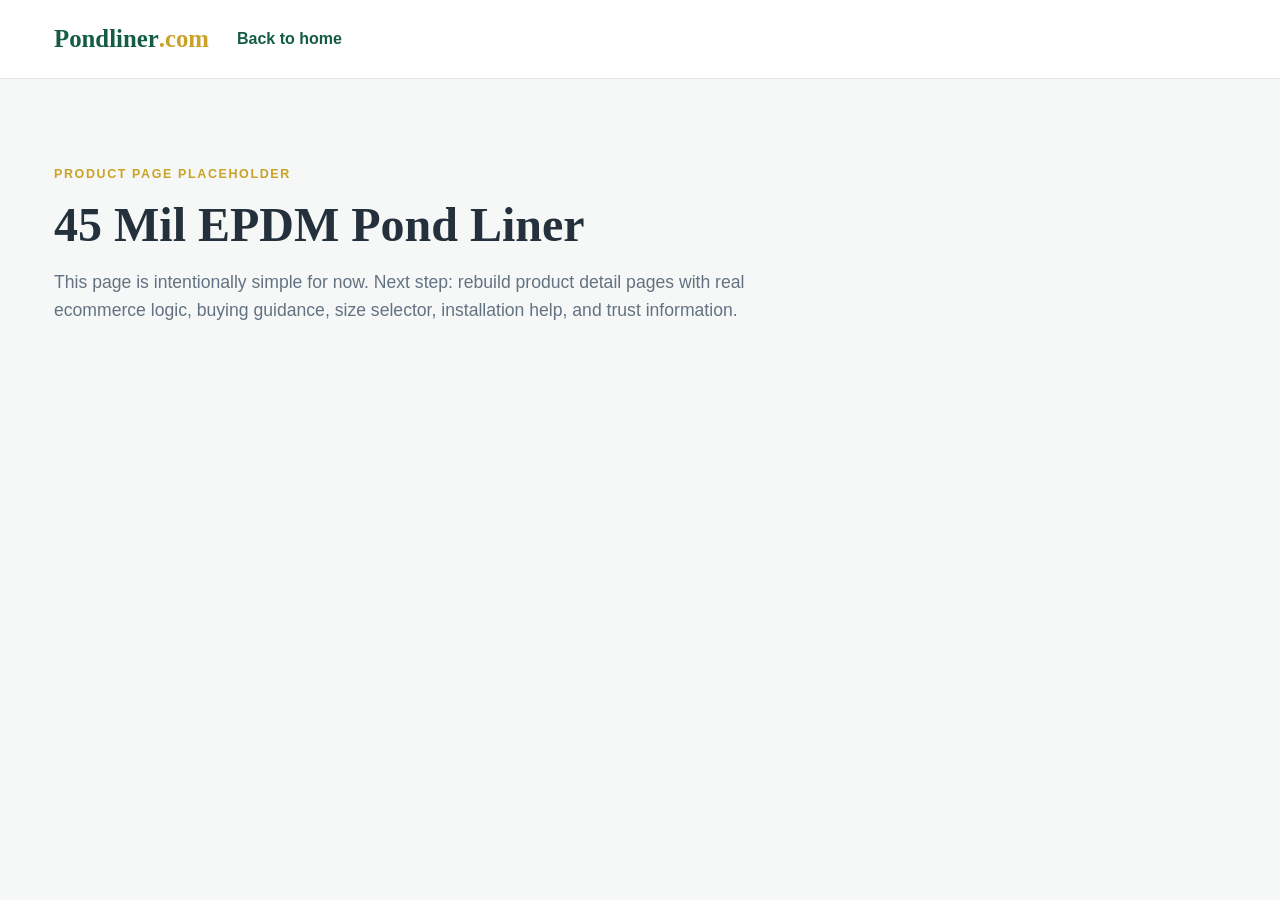
==== commit 58fb63de: "Add files via upload" ====
--- a/product.html
+++ b/product.html
@@ -1,437 +1,13 @@
-{\rtf1\ansi\ansicpg1252\cocoartf2870
-\cocoatextscaling0\cocoaplatform0{\fonttbl\f0\fswiss\fcharset0 Helvetica;}
-{\colortbl;\red255\green255\blue255;}
-{\*\expandedcolortbl;;}
-\margl1440\margr1440\vieww11520\viewh8400\viewkind0
-\pard\tx720\tx1440\tx2160\tx2880\tx3600\tx4320\tx5040\tx5760\tx6480\tx7200\tx7920\tx8640\pardirnatural\partightenfactor0
-
-\f0\fs24 \cf0 <!DOCTYPE html>\
-<html lang="en">\
-<head>\
-    <meta charset="UTF-8">\
-    <meta name="viewport" content="width=device-width, initial-scale=1.0">\
-    <title>45 Mil EPDM Pond Liner \'97 Pondliner.com</title>\
-    <meta name="description" content="Professional-grade 45 Mil EPDM rubber pond liner. Flexible, durable, and fish-safe. Custom sizes available with fast shipping.">\
-    <link rel="stylesheet" href="styles.css">\
-    <link rel="preconnect" href="https://fonts.googleapis.com">\
-    <link href="https://fonts.googleapis.com/css2?family=Inter:wght@300;400;500;600;700&family=Playfair+Display:wght@400;600;700&display=swap" rel="stylesheet">\
-</head>\
-<body>\
-\
-    <!-- Navigation (same as homepage) -->\
-    <nav class="navbar" id="navbar">\
-        <div class="container nav-container">\
-            <a href="index.html" class="logo">\
-                <span class="logo-text">Pondliner<span class="logo-dot">.com</span></span>\
-            </a>\
-            \
-            <button class="nav-toggle" id="navToggle" aria-label="Toggle navigation">\
-                <span class="hamburger"></span>\
-            </button>\
-\
-            <ul class="nav-menu" id="navMenu">\
-                <li><a href="index.html#kits" class="nav-link">Pond Kits</a></li>\
-                <li><a href="index.html#liners" class="nav-link">Liners</a></li>\
-                <li><a href="index.html#filters" class="nav-link">Filters & Pumps</a></li>\
-                <li><a href="index.html#treatments" class="nav-link">Water Care</a></li>\
-                <li><a href="index.html#fish" class="nav-link">Koi & Fish</a></li>\
-                <li><a href="#contact" class="nav-link nav-cta">Contact</a></li>\
-            </ul>\
-        </div>\
-    </nav>\
-\
-    <!-- Breadcrumbs -->\
-    <div class="breadcrumbs-wrapper">\
-        <div class="container">\
-            <nav aria-label="Breadcrumb" class="breadcrumbs">\
-                <ol>\
-                    <li><a href="index.html">Home</a></li>\
-                    <li><a href="index.html#liners">Pond Liners</a></li>\
-                    <li><a href="#">EPDM Rubber</a></li>\
-                    <li aria-current="page">45 Mil EPDM Pond Liner</li>\
-                </ol>\
-            </nav>\
-        </div>\
-    </div>\
-\
-    <!-- Product Main -->\
-    <main class="product-main">\
-        <div class="container">\
-            <div class="product-layout">\
-                \
-                <!-- Gallery -->\
-                <div class="product-gallery">\
-                    <div class="gallery-main">\
-                        <div class="gallery-image active" data-index="0">\
-                            <div class="placeholder-img" style="background: linear-gradient(135deg, #2d7a62 0%, #1a5f4a 100%); min-height: 500px;">\
-                                <span class="placeholder-icon" style="font-size: 5rem; color: rgba(255,255,255,0.3);">\uc0\u55356 \u57098 </span>\
-                            </div>\
-                        </div>\
-                        <div class="gallery-image" data-index="1">\
-                            <div class="placeholder-img" style="background: linear-gradient(135deg, #4a7c59 0%, #2d5a3d 100%); min-height: 500px;">\
-                                <span class="placeholder-icon" style="font-size: 5rem; color: rgba(255,255,255,0.3);">\uc0\u55357 \u56528 </span>\
-                            </div>\
-                        </div>\
-                        <div class="gallery-image" data-index="2">\
-                            <div class="placeholder-img" style="background: linear-gradient(135deg, #5d8a6b 0%, #3d6b4f 100%); min-height: 500px;">\
-                                <span class="placeholder-icon" style="font-size: 5rem; color: rgba(255,255,255,0.3);">\uc0\u55357 \u56351 </span>\
-                            </div>\
-                        </div>\
-                    </div>\
-                    \
-                    <div class="gallery-thumbs">\
-                        <button class="thumb active" data-index="0" aria-label="View main product image">\
-                            <div class="placeholder-img" style="background: linear-gradient(135deg, #2d7a62 0%, #1a5f4a 100%); height: 80px;">\
-                                <span class="placeholder-icon" style="font-size: 1.5rem;">\uc0\u55356 \u57098 </span>\
-                            </div>\
-                        </button>\
-                        <button class="thumb" data-index="1" aria-label="View liner detail">\
-                            <div class="placeholder-img" style="background: linear-gradient(135deg, #4a7c59 0%, #2d5a3d 100%); height: 80px;">\
-                                <span class="placeholder-icon" style="font-size: 1.5rem;">\uc0\u55357 \u56528 </span>\
-                            </div>\
-                        </button>\
-                        <button class="thumb" data-index="2" aria-label="View fish-safe certification">\
-                            <div class="placeholder-img" style="background: linear-gradient(135deg, #5d8a6b 0%, #3d6b4f 100%); height: 80px;">\
-                                <span class="placeholder-icon" style="font-size: 1.5rem;">\uc0\u55357 \u56351 </span>\
-                            </div>\
-                        </button>\
-                    </div>\
-                </div>\
-\
-                <!-- Product Info -->\
-                <div class="product-info">\
-                    <div class="product-meta">\
-                        <span class="product-badge">Best Seller</span>\
-                        <span class="product-sku">SKU: EPDM-45-10x15</span>\
-                    </div>\
-                    \
-                    <h1 class="product-title">45 Mil EPDM Pond Liner</h1>\
-                    \
-                    <div class="product-rating">\
-                        <div class="stars" aria-label="4.8 out of 5 stars">\
-                            <span>\uc0\u9733 </span><span>\u9733 </span><span>\u9733 </span><span>\u9733 </span><span class="half">\u9733 </span>\
-                        </div>\
-                        <a href="#reviews" class="rating-count">4.8 (127 reviews)</a>\
-                    </div>\
-\
-                    <p class="product-price">\
-                        <span class="price-current">$89.00</span>\
-                        <span class="price-unit">/ 10 \'d7 15 ft</span>\
-                    </p>\
-\
-                    <div class="product-description">\
-                        <p>Professional-grade EPDM rubber pond liner built to last 20+ years. Flexible in all temperatures, fish-safe, and UV-resistant. The same material trusted by landscape architects and koi pond builders nationwide.</p>\
-                    </div>\
-\
-                    <!-- Size Selector -->\
-                    <div class="selector-group">\
-                        <label class="selector-label">Select Size</label>\
-                        <div class="size-options">\
-                            <button class="size-btn active" data-size="10x15" data-price="89.00">\
-                                <span class="size-dims">10 \'d7 15 ft</span>\
-                                <span class="size-price">$89</span>\
-                            </button>\
-                            <button class="size-btn" data-size="15x20" data-price="149.00">\
-                                <span class="size-dims">15 \'d7 20 ft</span>\
-                                <span class="size-price">$149</span>\
-                            </button>\
-                            <button class="size-btn" data-size="20x25" data-price="249.00">\
-                                <span class="size-dims">20 \'d7 25 ft</span>\
-                                <span class="size-price">$249</span>\
-                            </button>\
-                            <button class="size-btn" data-size="custom" data-price="0">\
-                                <span class="size-dims">Custom Size</span>\
-                                <span class="size-price">Quote</span>\
-                            </button>\
-                        </div>\
-                    </div>\
-\
-                    <!-- Quantity -->\
-                    <div class="selector-group">\
-                        <label class="selector-label" for="quantity">Quantity</label>\
-                        <div class="quantity-selector">\
-                            <button class="qty-btn" id="qtyMinus" aria-label="Decrease quantity">\uc0\u8722 </button>\
-                            <input type="number" id="quantity" value="1" min="1" max="99" aria-label="Product quantity">\
-                            <button class="qty-btn" id="qtyPlus" aria-label="Increase quantity">+</button>\
-                        </div>\
-                    </div>\
-\
-                    <!-- Actions -->\
-                    <div class="product-actions">\
-                        <button class="btn btn-primary btn-large add-to-cart" id="addToCart">\
-                            <span>Add to Cart</span>\
-                            <span class="btn-price" id="btnPrice">\'97 $89.00</span>\
-                        </button>\
-                        <button class="btn btn-wishlist" aria-label="Add to wishlist">\
-                            <span>\uc0\u9825 </span>\
-                        </button>\
-                    </div>\
-\
-                    <!-- Trust Badges -->\
-                    <div class="product-trust">\
-                        <div class="trust-badge">\
-                            <span class="trust-icon">\uc0\u55357 \u56986 </span>\
-                            <span>Free shipping over $75</span>\
-                        </div>\
-                        <div class="trust-badge">\
-                            <span class="trust-icon">\uc0\u8617 \u65039 </span>\
-                            <span>30-day returns</span>\
-                        </div>\
-                        <div class="trust-badge">\
-                            <span class="trust-icon">\uc0\u55357 \u57057 \u65039 </span>\
-                            <span>20-year warranty</span>\
-                        </div>\
-                    </div>\
-\
-                    <!-- Accordion Details -->\
-                    <div class="product-accordion">\
-                        <details class="accordion-item" open>\
-                            <summary>\
-                                <span>Product Details</span>\
-                                <span class="accordion-icon">+</span>\
-                            </summary>\
-                            <div class="accordion-content">\
-                                <ul class="detail-list">\
-                                    <li><strong>Material:</strong> 100% EPDM (Ethylene Propylene Diene Monomer)</li>\
-                                    <li><strong>Thickness:</strong> 45 mil (1.14mm)</li>\
-                                    <li><strong>Weight:</strong> ~0.3 lbs per sq ft</li>\
-                                    <li><strong>Temperature Range:</strong> -40\'b0F to 200\'b0F</li>\
-                                    <li><strong>UV Resistance:</strong> Excellent \'97 no cover required</li>\
-                                    <li><strong>Fish Safe:</strong> Non-toxic, NSF certified</li>\
-                                    <li><strong>Flexibility:</strong> Remains flexible to -40\'b0F</li>\
-                                </ul>\
-                            </div>\
-                        </details>\
-\
-                        <details class="accordion-item">\
-                            <summary>\
-                                <span>Shipping & Returns</span>\
-                                <span class="accordion-icon">+</span>\
-                            </summary>\
-                            <div class="accordion-content">\
-                                <p>Ships rolled in a sturdy box within 1-2 business days. Free ground shipping on orders over $75. Express options available at checkout.</p>\
-                                <p style="margin-top: 12px;">Unopened liners may be returned within 30 days. Custom-cut sizes are non-returnable.</p>\
-                            </div>\
-                        </details>\
-\
-                        <details class="accordion-item">\
-                            <summary>\
-                                <span>Installation Guide</span>\
-                                <span class="accordion-icon">+</span>\
-                            </summary>\
-                            <div class="accordion-content">\
-                                <ol class="detail-list numbered">\
-                                    <li>Excavate pond to desired shape, adding 2" depth for underlayment</li>\
-                                    <li>Remove sharp rocks and roots; smooth soil with hand tamper</li>\
-                                    <li>Install protective underlayment (sold separately)</li>\
-                                    <li>Unfold liner in sun for 30 minutes to increase flexibility</li>\
-                                    <li>Drape liner into pond, pleating at corners</li>\
-                                    <li>Fill gradually, adjusting folds as water settles liner</li>\
-                                    <li>Trim excess, leaving 12" overlap around edges</li>\
-                                    <li>Secure with rocks, pavers, or edging material</li>\
-                                </ol>\
-                                <a href="#" class="link-arrow" style="margin-top: 16px; display: inline-block;">Download Full PDF Guide \uc0\u8594 </a>\
-                            </div>\
-                        </details>\
-                    </div>\
-                </div>\
-            </div>\
-        </div>\
-    </main>\
-\
-    <!-- Related Products -->\
-    <section class="related-products">\
-        <div class="container">\
-            <div class="section-header">\
-                <h2 class="section-title">Complete Your Pond</h2>\
-                <p class="section-subtitle">Customers also purchased these essentials</p>\
-            </div>\
-            \
-            <div class="product-grid-small">\
-                <article class="product-card">\
-                    <div class="product-card-image">\
-                        <div class="placeholder-img" style="background: linear-gradient(135deg, #e8f5e9 0%, #c8e6c9 100%); height: 240px;">\
-                            <span class="placeholder-icon" style="font-size: 2.5rem;">\uc0\u55357 \u57057 \u65039 </span>\
-                        </div>\
-                    </div>\
-                    <div class="product-card-info">\
-                        <h3>Pond Underlayment</h3>\
-                        <p class="product-card-price">$29.00</p>\
-                        <a href="#" class="link-arrow">View Details \uc0\u8594 </a>\
-                    </div>\
-                </article>\
-\
-                <article class="product-card">\
-                    <div class="product-card-image">\
-                        <div class="placeholder-img" style="background: linear-gradient(135deg, #e3f2fd 0%, #bbdefb 100%); height: 240px;">\
-                            <span class="placeholder-icon" style="font-size: 2.5rem;">\uc0\u9881 \u65039 </span>\
-                        </div>\
-                    </div>\
-                    <div class="product-card-info">\
-                        <h3>AquaPro 3000 Pump</h3>\
-                        <p class="product-card-price">$189.00</p>\
-                        <a href="#" class="link-arrow">View Details \uc0\u8594 </a>\
-                    </div>\
-                </article>\
-\
-                <article class="product-card">\
-                    <div class="product-card-image">\
-                        <div class="placeholder-img" style="background: linear-gradient(135deg, #fff3e0 0%, #ffe0b2 100%); height: 240px;">\
-                            <span class="placeholder-icon" style="font-size: 2.5rem;">\uc0\u55358 \u56810 </span>\
-                        </div>\
-                    </div>\
-                    <div class="product-card-info">\
-                        <h3>Beneficial Bacteria Starter</h3>\
-                        <p class="product-card-price">$34.00</p>\
-                        <a href="#" class="link-arrow">View Details \uc0\u8594 </a>\
-                    </div>\
-                </article>\
-\
-                <article class="product-card">\
-                    <div class="product-card-image">\
-                        <div class="placeholder-img" style="background: linear-gradient(135deg, #fce4ec 0%, #f8bbd0 100%); height: 240px;">\
-                            <span class="placeholder-icon" style="font-size: 2.5rem;">\uc0\u55358 \u57000 </span>\
-                        </div>\
-                    </div>\
-                    <div class="product-card-info">\
-                        <h3>Decorative Stone Edging</h3>\
-                        <p class="product-card-price">$45.00</p>\
-                        <a href="#" class="link-arrow">View Details \uc0\u8594 </a>\
-                    </div>\
-                </article>\
-            </div>\
-        </div>\
-    </section>\
-\
-    <!-- Reviews Section -->\
-    <section class="reviews-section" id="reviews">\
-        <div class="container">\
-            <div class="section-header">\
-                <h2 class="section-title">Customer Reviews</h2>\
-                <div class="reviews-summary">\
-                    <div class="reviews-average">\
-                        <span class="average-number">4.8</span>\
-                        <div class="stars large">\
-                            <span>\uc0\u9733 </span><span>\u9733 </span><span>\u9733 </span><span>\u9733 </span><span class="half">\u9733 </span>\
-                        </div>\
-                        <span class="average-total">Based on 127 reviews</span>\
-                    </div>\
-                </div>\
-            </div>\
-\
-            <div class="reviews-grid">\
-                <article class="review-card">\
-                    <div class="review-header">\
-                        <div class="reviewer-info">\
-                            <span class="reviewer-avatar">JD</span>\
-                            <div>\
-                                <p class="reviewer-name">James D.</p>\
-                                <p class="review-date">Verified Purchase \'97 March 2026</p>\
-                            </div>\
-                        </div>\
-                        <div class="stars small">\
-                            <span>\uc0\u9733 </span><span>\u9733 </span><span>\u9733 </span><span>\u9733 </span><span>\u9733 </span>\
-                        </div>\
-                    </div>\
-                    <h4 class="review-title">Built a 500-gallon koi pond \'97 liner is perfect</h4>\
-                    <p class="review-text">Used the 20\'d725 for a medium koi pond. Material is thick and feels incredibly durable. Laid flat after 20 minutes in the sun. No leaks after 3 weeks of running. Fish are thriving.</p>\
-                    <div class="review-tags">\
-                        <span class="tag">Koi Pond</span>\
-                        <span class="tag">Easy Install</span>\
-                    </div>\
-                </article>\
-\
-                <article class="review-card">\
-                    <div class="review-header">\
-                        <div class="reviewer-info">\
-                            <span class="reviewer-avatar">SM</span>\
-                            <div>\
-                                <p class="reviewer-name">Sarah M.</p>\
-                                <p class="review-date">Verified Purchase \'97 February 2026</p>\
-                            </div>\
-                        </div>\
-                        <div class="stars small">\
-                            <span>\uc0\u9733 </span><span>\u9733 </span><span>\u9733 </span><span>\u9733 </span><span>\u9733 </span>\
-                        </div>\
-                    </div>\
-                    <h4 class="review-title">Survived a hard freeze</h4>\
-                    <p class="review-text">We had an unexpected late freeze after installation. I was worried, but the liner flexed without cracking. Spring thaw came and it's holding water perfectly. Worth every penny.</p>\
-                    <div class="review-tags">\
-                        <span class="tag">Cold Climate</span>\
-                        <span class="tag">Durable</span>\
-                    </div>\
-                </article>\
-\
-                <article class="review-card">\
-                    <div class="review-header">\
-                        <div class="reviewer-info">\
-                            <span class="reviewer-avatar">RK</span>\
-                            <div>\
-                                <p class="reviewer-name">Robert K.</p>\
-                                <p class="review-date">Verified Purchase \'97 January 2026</p>\
-                            </div>\
-                        </div>\
-                        <div class="stars small">\
-                            <span>\uc0\u9733 </span><span>\u9733 </span><span>\u9733 </span><span>\u9733 </span><span>\u9734 </span>\
-                        </div>\
-                    </div>\
-                    <h4 class="review-title">Great quality, measure twice</h4>\
-                    <p class="review-text">Liner quality is excellent. My only advice: add extra footage to your measurements. I underestimated by 2 feet and had to order a patch kit. Customer service was helpful though.</p>\
-                    <div class="review-tags">\
-                        <span class="tag">Measure Carefully</span>\
-                        <span class="tag">Good Support</span>\
-                    </div>\
-                </article>\
-            </div>\
-\
-            <div class="reviews-actions">\
-                <button class="btn btn-secondary-dark">Load More Reviews</button>\
-                <button class="btn btn-primary">Write a Review</button>\
-            </div>\
-        </div>\
-    </section>\
-\
-    <!-- Footer (same as homepage) -->\
-    <footer class="footer" id="contact">\
-        <div class="container">\
-            <div class="footer-grid">\
-                <div class="footer-brand">\
-                    <span class="logo-text">Pondliner<span class="logo-dot">.com</span></span>\
-                    <p>Your headquarters for water garden and pond supplies since 1999.</p>\
-                </div>\
-                <div class="footer-links">\
-                    <h4>Shop</h4>\
-                    <ul>\
-                        <li><a href="#">Pond Kits</a></li>\
-                        <li><a href="#">Pond Liners</a></li>\
-                        <li><a href="#">Pumps & Filters</a></li>\
-                        <li><a href="#">Koi Food</a></li>\
-                    </ul>\
-                </div>\
-                <div class="footer-links">\
-                    <h4>Help</h4>\
-                    <ul>\
-                        <li><a href="#">Pond Calculator</a></li>\
-                        <li><a href="#">Installation Guides</a></li>\
-                        <li><a href="#">Shipping Info</a></li>\
-                        <li><a href="#">Contact Us</a></li>\
-                    </ul>\
-                </div>\
-                <div class="footer-links">\
-                    <h4>Connect</h4>\
-                    <ul>\
-                        <li><a href="#">About Us</a></li>\
-                        <li><a href="#">Pond Blog</a></li>\
-                        <li><a href="#">Customer Gallery</a></li>\
-                    </ul>\
-                </div>\
-            </div>\
-            <div class="footer-bottom">\
-                <p>&copy; 2026 Pondliner.com. All rights reserved. We Ship Everything but the Water.</p>\
-            </div>\
-        </div>\
-    </footer>\
-\
-    <script src="product.js"></script>\
-</body>\
-</html>}+<!DOCTYPE html>
+<html lang="en">
+<head>
+  <meta charset="UTF-8" />
+  <meta name="viewport" content="width=device-width, initial-scale=1.0" />
+  <title>Product Template — Pondliner.com</title>
+  <link rel="stylesheet" href="styles.css" />
+</head>
+<body>
+  <header class="site-header"><div class="container header-inner"><a href="index.html" class="brand">Pondliner<span>.com</span></a><a href="index.html" class="cart-link">Back to home</a></div></header>
+  <main class="section"><div class="container"><p class="eyebrow">Product page placeholder</p><h1 style="font-family:var(--display);font-size:3rem;line-height:1.1;margin-bottom:16px">45 Mil EPDM Pond Liner</h1><p style="max-width:760px;color:var(--muted);font-size:1.1rem">This page is intentionally simple for now. Next step: rebuild product detail pages with real ecommerce logic, buying guidance, size selector, installation help, and trust information.</p></div></main>
+</body>
+</html>
--- a/styles.css
+++ b/styles.css
@@ -1,1379 +1 @@
-
-/* === CSS Variables & Reset === */
-:root {
-    --color-primary: #1a5f4a;
-    --color-primary-dark: #134a3a;
-    --color-accent: #c9a227;
-    --color-text: #2c3e50;
-    --color-text-light: #5a6c7d;
-    --color-bg: #fafbfc;
-    --color-white: #ffffff;
-    --color-border: #e8ecef;
-    --font-body: 'Inter', -apple-system, BlinkMacSystemFont, sans-serif;
-    --font-display: 'Playfair Display', Georgia, serif;
-    --shadow-sm: 0 1px 3px rgba(0,0,0,0.08);
-    --shadow-md: 0 4px 20px rgba(0,0,0,0.08);
-    --shadow-lg: 0 10px 40px rgba(0,0,0,0.12);
-    --radius: 12px;
-    --transition: all 0.3s cubic-bezier(0.4, 0, 0.2, 1);
-}
-
-* {
-    margin: 0;
-    padding: 0;
-    box-sizing: border-box;
-}
-
-html {
-    scroll-behavior: smooth;
-    font-size: 16px;
-}
-
-body {
-    font-family: var(--font-body);
-    color: var(--color-text);
-    line-height: 1.6;
-    background: var(--color-bg);
-    -webkit-font-smoothing: antialiased;
-}
-
-a {
-    text-decoration: none;
-    color: inherit;
-    transition: var(--transition);
-}
-
-img {
-    max-width: 100%;
-    height: auto;
-    display: block;
-}
-
-.container {
-    max-width: 1200px;
-    margin: 0 auto;
-    padding: 0 24px;
-}
-
-/* === Buttons === */
-.btn {
-    display: inline-flex;
-    align-items: center;
-    justify-content: center;
-    padding: 14px 32px;
-    border-radius: 50px;
-    font-weight: 600;
-    font-size: 0.95rem;
-    letter-spacing: 0.02em;
-    transition: var(--transition);
-    cursor: pointer;
-    border: 2px solid transparent;
-}
-
-.btn-primary {
-    background: var(--color-primary);
-    color: var(--color-white);
-    box-shadow: 0 4px 14px rgba(26, 95, 74, 0.3);
-}
-
-.btn-primary:hover {
-    background: var(--color-primary-dark);
-    transform: translateY(-2px);
-    box-shadow: 0 6px 20px rgba(26, 95, 74, 0.4);
-}
-
-.btn-secondary {
-    background: transparent;
-    color: var(--color-white);
-    border: 2px solid rgba(255,255,255,0.4);
-}
-
-.btn-secondary:hover {
-    background: rgba(255,255,255,0.1);
-    border-color: rgba(255,255,255,0.8);
-}
-
-/* === Navigation === */
-.navbar {
-    position: fixed;
-    top: 0;
-    left: 0;
-    right: 0;
-    z-index: 1000;
-    background: rgba(255,255,255,0.95);
-    backdrop-filter: blur(20px);
-    border-bottom: 1px solid var(--color-border);
-    transition: var(--transition);
-}
-
-.nav-container {
-    display: flex;
-    align-items: center;
-    justify-content: space-between;
-    height: 72px;
-}
-
-.logo-text {
-    font-family: var(--font-display);
-    font-size: 1.5rem;
-    font-weight: 700;
-    color: var(--color-primary);
-    letter-spacing: -0.02em;
-}
-
-.logo-dot {
-    color: var(--color-accent);
-    font-weight: 400;
-}
-
-.nav-menu {
-    display: flex;
-    list-style: none;
-    gap: 36px;
-    align-items: center;
-}
-
-.nav-link {
-    font-size: 0.9rem;
-    font-weight: 500;
-    color: var(--color-text);
-    position: relative;
-}
-
-.nav-link::after {
-    content: '';
-    position: absolute;
-    bottom: -4px;
-    left: 0;
-    width: 0;
-    height: 2px;
-    background: var(--color-primary);
-    transition: var(--transition);
-}
-
-.nav-link:hover::after {
-    width: 100%;
-}
-
-.nav-cta {
-    background: var(--color-primary);
-    color: var(--color-white);
-    padding: 10px 24px;
-    border-radius: 50px;
-}
-
-.nav-cta:hover {
-    background: var(--color-primary-dark);
-}
-
-.nav-cta::after {
-    display: none;
-}
-
-/* Mobile Toggle */
-.nav-toggle {
-    display: none;
-    background: none;
-    border: none;
-    cursor: pointer;
-    padding: 8px;
-}
-
-.hamburger {
-    display: block;
-    width: 24px;
-    height: 2px;
-    background: var(--color-text);
-    position: relative;
-    transition: var(--transition);
-}
-
-.hamburger::before,
-.hamburger::after {
-    content: '';
-    position: absolute;
-    width: 24px;
-    height: 2px;
-    background: var(--color-text);
-    transition: var(--transition);
-}
-
-.hamburger::before { top: -7px; }
-.hamburger::after { top: 7px; }
-
-/* === Hero === */
-.hero {
-    position: relative;
-    min-height: 90vh;
-    display: flex;
-    align-items: center;
-    justify-content: center;
-    overflow: hidden;
-    margin-top: 72px;
-}
-
-.hero-bg {
-    position: absolute;
-    inset: 0;
-    background: linear-gradient(135deg, #1a5f4a 0%, #2d7a62 50%, #3d9970 100%);
-}
-
-.hero-overlay {
-    position: absolute;
-    inset: 0;
-    background: url("data:image/svg+xml,%3Csvg width='60' height='60' viewBox='0 0 60 60' xmlns='http://www.w3.org/2000/svg'%3E%3Cg fill='none' fill-rule='evenodd'%3E%3Cg fill='%23ffffff' fill-opacity='0.03'%3E%3Cpath d='M36 34v-4h-2v4h-4v2h4v4h2v-4h4v-2h-4zm0-30V0h-2v4h-4v2h4v4h2V6h4V4h-4zM6 34v-4H4v4H0v2h4v4h2v-4h4v-2H6zM6 4V0H4v4H0v2h4v4h2V6h4V4H6z'/%3E%3C/g%3E%3C/g%3E%3C/svg%3E");
-}
-
-.hero-content {
-    position: relative;
-    z-index: 2;
-    text-align: center;
-    color: var(--color-white);
-    max-width: 800px;
-    padding: 40px 24px;
-}
-
-.hero-season {
-    font-size: 0.85rem;
-    font-weight: 600;
-    text-transform: uppercase;
-    letter-spacing: 0.15em;
-    opacity: 0.9;
-    margin-bottom: 20px;
-}
-
-.hero-title {
-    font-family: var(--font-display);
-    font-size: clamp(2.5rem, 6vw, 4.5rem);
-    font-weight: 700;
-    line-height: 1.1;
-    margin-bottom: 24px;
-    letter-spacing: -0.02em;
-}
-
-.hero-subtitle {
-    font-size: clamp(1rem, 2vw, 1.25rem);
-    line-height: 1.7;
-    opacity: 0.9;
-    max-width: 600px;
-    margin: 0 auto 40px;
-    font-weight: 300;
-}
-
-.hero-actions {
-    display: flex;
-    gap: 16px;
-    justify-content: center;
-    flex-wrap: wrap;
-}
-
-/* === Seasonal Banner === */
-.seasonal-banner {
-    background: var(--color-white);
-    border-bottom: 1px solid var(--color-border);
-    padding: 20px 0;
-}
-
-.banner-content {
-    display: flex;
-    align-items: center;
-    gap: 16px;
-    justify-content: center;
-    flex-wrap: wrap;
-    text-align: center;
-    font-size: 0.95rem;
-    color: var(--color-text-light);
-}
-
-.banner-icon {
-    font-size: 1.5rem;
-}
-
-/* === Section Headers === */
-.section-header {
-    text-align: center;
-    margin-bottom: 60px;
-}
-
-.section-title {
-    font-family: var(--font-display);
-    font-size: clamp(1.8rem, 4vw, 2.5rem);
-    font-weight: 600;
-    color: var(--color-text);
-    margin-bottom: 12px;
-}
-
-.section-subtitle {
-    font-size: 1.1rem;
-    color: var(--color-text-light);
-    font-weight: 300;
-}
-
-/* === Categories === */
-.categories {
-    padding: 100px 0;
-}
-
-.category-grid {
-    display: grid;
-    grid-template-columns: repeat(auto-fit, minmax(260px, 1fr));
-    gap: 32px;
-}
-
-.category-card {
-    background: var(--color-white);
-    border-radius: var(--radius);
-    overflow: hidden;
-    box-shadow: var(--shadow-sm);
-    transition: var(--transition);
-    border: 1px solid var(--color-border);
-}
-
-.category-card:hover {
-    transform: translateY(-8px);
-    box-shadow: var(--shadow-lg);
-}
-
-.category-image {
-    aspect-ratio: 4/3;
-    overflow: hidden;
-}
-
-.placeholder-img {
-    width: 100%;
-    height: 100%;
-    display: flex;
-    align-items: center;
-    justify-content: center;
-}
-
-.placeholder-icon {
-    font-size: 3rem;
-    opacity: 0.6;
-}
-
-.category-info {
-    padding: 28px;
-}
-
-.category-info h3 {
-    font-family: var(--font-display);
-    font-size: 1.25rem;
-    margin-bottom: 10px;
-    color: var(--color-text);
-}
-
-.category-info p {
-    font-size: 0.9rem;
-    color: var(--color-text-light);
-    line-height: 1.6;
-    margin-bottom: 16px;
-}
-
-.link-arrow {
-    color: var(--color-primary);
-    font-weight: 600;
-    font-size: 0.9rem;
-    display: inline-flex;
-    align-items: center;
-    gap: 4px;
-}
-
-.link-arrow:hover {
-    gap: 8px;
-    color: var(--color-primary-dark);
-}
-
-/* === Editorial Feature === */
-.editorial-feature {
-    padding: 80px 0;
-    background: var(--color-white);
-}
-
-.editorial-grid {
-    display: grid;
-    grid-template-columns: 1fr 1fr;
-    gap: 80px;
-    align-items: center;
-}
-
-.editorial-label {
-    display: inline-block;
-    background: rgba(26, 95, 74, 0.1);
-    color: var(--color-primary);
-    padding: 6px 16px;
-    border-radius: 50px;
-    font-size: 0.8rem;
-    font-weight: 600;
-    text-transform: uppercase;
-    letter-spacing: 0.1em;
-    margin-bottom: 20px;
-}
-
-.editorial-text h2 {
-    font-family: var(--font-display);
-    font-size: clamp(1.8rem, 3vw, 2.5rem);
-    margin-bottom: 20px;
-    line-height: 1.2;
-}
-
-.editorial-text p {
-    font-size: 1.05rem;
-    color: var(--color-text-light);
-    line-height: 1.7;
-    margin-bottom: 24px;
-}
-
-.feature-list {
-    list-style: none;
-    margin-bottom: 32px;
-}
-
-.feature-list li {
-    padding: 8px 0;
-    padding-left: 28px;
-    position: relative;
-    color: var(--color-text-light);
-}
-
-.feature-list li::before {
-    content: '✓';
-    position: absolute;
-    left: 0;
-    color: var(--color-primary);
-    font-weight: 700;
-}
-
-.editorial-visual {
-    border-radius: var(--radius);
-    overflow: hidden;
-}
-
-/* === Trust Section === */
-.trust-section {
-    padding: 80px 0;
-    background: var(--color-bg);
-}
-
-.trust-grid {
-    display: grid;
-    grid-template-columns: repeat(4, 1fr);
-    gap: 40px;
-    text-align: center;
-}
-
-.trust-item {
-    padding: 20px;
-}
-
-.trust-icon {
-    font-size: 2.5rem;
-    display: block;
-    margin-bottom: 16px;
-}
-
-.trust-item h4 {
-    font-size: 1.1rem;
-    margin-bottom: 8px;
-    color: var(--color-text);
-}
-
-.trust-item p {
-    font-size: 0.9rem;
-    color: var(--color-text-light);
-    line-height: 1.5;
-}
-
-/* === Newsletter === */
-.newsletter {
-    padding: 80px 0;
-}
-
-.newsletter-box {
-    background: var(--color-primary);
-    border-radius: var(--radius);
-    padding: 60px;
-    text-align: center;
-    color: var(--color-white);
-    position: relative;
-    overflow: hidden;
-}
-
-.newsletter-box::before {
-    content: '';
-    position: absolute;
-    top: -50%;
-    right: -20%;
-    width: 400px;
-    height: 400px;
-    background: rgba(255,255,255,0.05);
-    border-radius: 50%;
-}
-
-.newsletter-box h3 {
-    font-family: var(--font-display);
-    font-size: 2rem;
-    margin-bottom: 12px;
-    position: relative;
-}
-
-.newsletter-box p {
-    opacity: 0.9;
-    max-width: 500px;
-    margin: 0 auto 32px;
-    position: relative;
-}
-
-.newsletter-form {
-    display: flex;
-    gap: 12px;
-    max-width: 500px;
-    margin: 0 auto;
-    position: relative;
-}
-
-.newsletter-form input {
-    flex: 1;
-    padding: 14px 24px;
-    border: none;
-    border-radius: 50px;
-    font-size: 1rem;
-    outline: none;
-    background: rgba(255,255,255,0.15);
-    color: var(--color-white);
-}
-
-.newsletter-form input::placeholder {
-    color: rgba(255,255,255,0.7);
-}
-
-/* === Footer === */
-.footer {
-    background: var(--color-text);
-    color: rgba(255,255,255,0.7);
-    padding: 80px 0 40px;
-}
-
-.footer-grid {
-    display: grid;
-    grid-template-columns: 2fr 1fr 1fr 1fr;
-    gap: 60px;
-    margin-bottom: 60px;
-}
-
-.footer-brand .logo-text {
-    color: var(--color-white);
-    display: block;
-    margin-bottom: 16px;
-}
-
-.footer-brand p {
-    font-size: 0.9rem;
-    line-height: 1.6;
-    max-width: 300px;
-}
-
-.footer-links h4 {
-    color: var(--color-white);
-    font-size: 0.9rem;
-    font-weight: 600;
-    text-transform: uppercase;
-    letter-spacing: 0.1em;
-    margin-bottom: 20px;
-}
-
-.footer-links ul {
-    list-style: none;
-}
-
-.footer-links li {
-    margin-bottom: 12px;
-}
-
-.footer-links a {
-    font-size: 0.9rem;
-    opacity: 0.8;
-}
-
-.footer-links a:hover {
-    opacity: 1;
-    color: var(--color-white);
-}
-
-.footer-bottom {
-    border-top: 1px solid rgba(255,255,255,0.1);
-    padding-top: 40px;
-    text-align: center;
-    font-size: 0.85rem;
-    opacity: 0.6;
-}
-
-/* === Responsive === */
-@media (max-width: 968px) {
-    .editorial-grid {
-        grid-template-columns: 1fr;
-        gap: 40px;
-    }
-
-    .editorial-visual {
-        order: -1;
-    }
-
-    .trust-grid {
-        grid-template-columns: repeat(2, 1fr);
-    }
-
-    .footer-grid {
-        grid-template-columns: 1fr 1fr;
-        gap: 40px;
-    }
-}
-
-@media (max-width: 768px) {
-    .nav-toggle {
-        display: block;
-    }
-
-    .nav-menu {
-        position: fixed;
-        top: 72px;
-        left: 0;
-        right: 0;
-        background: var(--color-white);
-        flex-direction: column;
-        padding: 40px 24px;
-        gap: 24px;
-        transform: translateY(-100%);
-        opacity: 0;
-        pointer-events: none;
-        transition: var(--transition);
-        border-bottom: 1px solid var(--color-border);
-        box-shadow: var(--shadow-lg);
-    }
-
-    .nav-menu.active {
-        transform: translateY(0);
-        opacity: 1;
-        pointer-events: all;
-    }
-
-    .hero {
-        min-height: 80vh;
-    }
-
-    .hero-actions {
-        flex-direction: column;
-        align-items: center;
-    }
-
-    .btn {
-        width: 100%;
-        max-width: 280px;
-    }
-
-    .trust-grid {
-        grid-template-columns: 1fr;
-        gap: 24px;
-    }
-
-    .newsletter-box {
-        padding: 40px 24px;
-    }
-
-    .newsletter-form {
-        flex-direction: column;
-    }
-
-    .footer-grid {
-        grid-template-columns: 1fr;
-        gap: 40px;
-    }
-}
-
-@media (max-width: 480px) {
-    .category-grid {
-        grid-template-columns: 1fr;
-    }
-
-    .container {
-        padding: 0 16px;
-    }
-}
-
-
-/* ============================================
-   PRODUCT PAGE STYLES
-   ============================================ */
-
-/* === Breadcrumbs === */
-.breadcrumbs-wrapper {
-    background: var(--color-white);
-    border-bottom: 1px solid var(--color-border);
-    padding: 16px 0;
-    margin-top: 72px;
-}
-
-.breadcrumbs ol {
-    list-style: none;
-    display: flex;
-    flex-wrap: wrap;
-    gap: 8px;
-    align-items: center;
-    font-size: 0.85rem;
-    color: var(--color-text-light);
-}
-
-.breadcrumbs li:not(:last-child)::after {
-    content: '/';
-    margin-left: 8px;
-    opacity: 0.4;
-}
-
-.breadcrumbs a {
-    color: var(--color-primary);
-    font-weight: 500;
-}
-
-.breadcrumbs a:hover {
-    text-decoration: underline;
-}
-
-.breadcrumbs [aria-current="page"] {
-    color: var(--color-text-light);
-    font-weight: 400;
-}
-
-/* === Product Main === */
-.product-main {
-    padding: 60px 0;
-    background: var(--color-white);
-}
-
-.product-layout {
-    display: grid;
-    grid-template-columns: 1fr 1fr;
-    gap: 60px;
-    align-items: start;
-}
-
-/* === Gallery === */
-.product-gallery {
-    position: sticky;
-    top: 100px;
-}
-
-.gallery-main {
-    position: relative;
-    border-radius: var(--radius);
-    overflow: hidden;
-    margin-bottom: 16px;
-}
-
-.gallery-image {
-    display: none;
-    animation: fadeIn 0.4s ease;
-}
-
-.gallery-image.active {
-    display: block;
-}
-
-@keyframes fadeIn {
-    from { opacity: 0; }
-    to { opacity: 1; }
-}
-
-.gallery-thumbs {
-    display: grid;
-    grid-template-columns: repeat(3, 1fr);
-    gap: 12px;
-}
-
-.thumb {
-    border: 2px solid transparent;
-    border-radius: 8px;
-    overflow: hidden;
-    cursor: pointer;
-    padding: 0;
-    background: none;
-    transition: var(--transition);
-}
-
-.thumb.active {
-    border-color: var(--color-primary);
-}
-
-.thumb:hover {
-    transform: translateY(-2px);
-}
-
-/* === Product Info === */
-.product-meta {
-    display: flex;
-    align-items: center;
-    gap: 12px;
-    margin-bottom: 16px;
-}
-
-.product-badge {
-    background: var(--color-accent);
-    color: var(--color-white);
-    padding: 4px 12px;
-    border-radius: 50px;
-    font-size: 0.75rem;
-    font-weight: 700;
-    text-transform: uppercase;
-    letter-spacing: 0.05em;
-}
-
-.product-sku {
-    font-size: 0.8rem;
-    color: var(--color-text-light);
-    font-family: monospace;
-}
-
-.product-title {
-    font-family: var(--font-display);
-    font-size: clamp(1.8rem, 3vw, 2.5rem);
-    font-weight: 700;
-    line-height: 1.2;
-    margin-bottom: 12px;
-    color: var(--color-text);
-}
-
-.product-rating {
-    display: flex;
-    align-items: center;
-    gap: 8px;
-    margin-bottom: 20px;
-}
-
-.stars {
-    color: #f4c430;
-    font-size: 1.1rem;
-    letter-spacing: 2px;
-}
-
-.stars .half {
-    position: relative;
-    display: inline-block;
-}
-
-.stars .half::after {
-    content: '★';
-    position: absolute;
-    left: 0;
-    top: 0;
-    width: 50%;
-    overflow: hidden;
-    color: #f4c430;
-}
-
-.rating-count {
-    font-size: 0.9rem;
-    color: var(--color-primary);
-    font-weight: 500;
-}
-
-.rating-count:hover {
-    text-decoration: underline;
-}
-
-.product-price {
-    margin-bottom: 24px;
-    display: flex;
-    align-items: baseline;
-    gap: 8px;
-}
-
-.price-current {
-    font-family: var(--font-display);
-    font-size: 2rem;
-    font-weight: 700;
-    color: var(--color-text);
-}
-
-.price-unit {
-    font-size: 1rem;
-    color: var(--color-text-light);
-    font-weight: 400;
-}
-
-.product-description {
-    font-size: 1.05rem;
-    line-height: 1.7;
-    color: var(--color-text-light);
-    margin-bottom: 32px;
-    padding-bottom: 32px;
-    border-bottom: 1px solid var(--color-border);
-}
-
-/* === Selectors === */
-.selector-group {
-    margin-bottom: 24px;
-}
-
-.selector-label {
-    display: block;
-    font-size: 0.85rem;
-    font-weight: 600;
-    text-transform: uppercase;
-    letter-spacing: 0.1em;
-    margin-bottom: 12px;
-    color: var(--color-text);
-}
-
-.size-options {
-    display: grid;
-    grid-template-columns: repeat(2, 1fr);
-    gap: 10px;
-}
-
-.size-btn {
-    display: flex;
-    flex-direction: column;
-    align-items: center;
-    padding: 16px;
-    border: 2px solid var(--color-border);
-    border-radius: var(--radius);
-    background: var(--color-white);
-    cursor: pointer;
-    transition: var(--transition);
-    font-family: inherit;
-}
-
-.size-btn:hover {
-    border-color: var(--color-primary);
-}
-
-.size-btn.active {
-    border-color: var(--color-primary);
-    background: rgba(26, 95, 74, 0.05);
-}
-
-.size-dims {
-    font-weight: 600;
-    font-size: 0.95rem;
-    color: var(--color-text);
-}
-
-.size-price {
-    font-size: 0.8rem;
-    color: var(--color-text-light);
-    margin-top: 4px;
-}
-
-.quantity-selector {
-    display: inline-flex;
-    align-items: center;
-    border: 2px solid var(--color-border);
-    border-radius: 50px;
-    overflow: hidden;
-}
-
-.qty-btn {
-    width: 44px;
-    height: 44px;
-    border: none;
-    background: var(--color-white);
-    cursor: pointer;
-    font-size: 1.2rem;
-    color: var(--color-text);
-    transition: var(--transition);
-    display: flex;
-    align-items: center;
-    justify-content: center;
-}
-
-.qty-btn:hover {
-    background: var(--color-bg);
-}
-
-.quantity-selector input {
-    width: 60px;
-    height: 44px;
-    border: none;
-    text-align: center;
-    font-size: 1rem;
-    font-weight: 600;
-    color: var(--color-text);
-    -moz-appearance: textfield;
-}
-
-.quantity-selector input::-webkit-outer-spin-button,
-.quantity-selector input::-webkit-inner-spin-button {
-    -webkit-appearance: none;
-    margin: 0;
-}
-
-/* === Actions === */
-.product-actions {
-    display: flex;
-    gap: 12px;
-    margin-bottom: 24px;
-}
-
-.btn-large {
-    flex: 1;
-    padding: 18px 40px;
-    font-size: 1.05rem;
-    justify-content: space-between;
-}
-
-.btn-price {
-    font-weight: 400;
-    opacity: 0.9;
-    font-size: 0.9rem;
-}
-
-.btn-wishlist {
-    width: 56px;
-    height: 56px;
-    border-radius: 50%;
-    border: 2px solid var(--color-border);
-    background: var(--color-white);
-    cursor: pointer;
-    display: flex;
-    align-items: center;
-    justify-content: center;
-    font-size: 1.3rem;
-    transition: var(--transition);
-}
-
-.btn-wishlist:hover {
-    border-color: #e91e63;
-    color: #e91e63;
-}
-
-/* === Product Trust === */
-.product-trust {
-    display: grid;
-    grid-template-columns: repeat(3, 1fr);
-    gap: 16px;
-    padding: 20px 0;
-    margin-bottom: 32px;
-    border-top: 1px solid var(--color-border);
-    border-bottom: 1px solid var(--color-border);
-}
-
-.trust-badge {
-    display: flex;
-    flex-direction: column;
-    align-items: center;
-    text-align: center;
-    gap: 6px;
-    font-size: 0.8rem;
-    color: var(--color-text-light);
-}
-
-.trust-badge .trust-icon {
-    font-size: 1.5rem;
-}
-
-/* === Accordion === */
-.product-accordion {
-    border-top: 1px solid var(--color-border);
-}
-
-.accordion-item {
-    border-bottom: 1px solid var(--color-border);
-}
-
-.accordion-item summary {
-    display: flex;
-    justify-content: space-between;
-    align-items: center;
-    padding: 20px 0;
-    cursor: pointer;
-    list-style: none;
-    font-weight: 600;
-    font-size: 1rem;
-    color: var(--color-text);
-}
-
-.accordion-item summary::-webkit-details-marker {
-    display: none;
-}
-
-.accordion-icon {
-    font-size: 1.3rem;
-    color: var(--color-primary);
-    transition: var(--transition);
-}
-
-.accordion-content {
-    padding-bottom: 24px;
-    animation: slideDown 0.3s ease;
-}
-
-@keyframes slideDown {
-    from { opacity: 0; transform: translateY(-10px); }
-    to { opacity: 1; transform: translateY(0); }
-}
-
-.detail-list {
-    list-style: none;
-}
-
-.detail-list li {
-    padding: 8px 0;
-    padding-left: 20px;
-    position: relative;
-    color: var(--color-text-light);
-    font-size: 0.95rem;
-}
-
-.detail-list li::before {
-    content: '•';
-    position: absolute;
-    left: 0;
-    color: var(--color-primary);
-    font-weight: 700;
-}
-
-.detail-list.numbered {
-    counter-reset: item;
-}
-
-.detail-list.numbered li {
-    counter-increment: item;
-    padding-left: 28px;
-}
-
-.detail-list.numbered li::before {
-    content: counter(item) '.';
-    color: var(--color-primary);
-    font-weight: 600;
-}
-
-/* === Related Products === */
-.related-products {
-    padding: 80px 0;
-    background: var(--color-bg);
-}
-
-.product-grid-small {
-    display: grid;
-    grid-template-columns: repeat(4, 1fr);
-    gap: 24px;
-}
-
-.product-card {
-    background: var(--color-white);
-    border-radius: var(--radius);
-    overflow: hidden;
-    box-shadow: var(--shadow-sm);
-    transition: var(--transition);
-    border: 1px solid var(--color-border);
-}
-
-.product-card:hover {
-    transform: translateY(-4px);
-    box-shadow: var(--shadow-md);
-}
-
-.product-card-info {
-    padding: 20px;
-}
-
-.product-card-info h3 {
-    font-family: var(--font-display);
-    font-size: 1.1rem;
-    margin-bottom: 8px;
-    color: var(--color-text);
-}
-
-.product-card-price {
-    font-weight: 600;
-    color: var(--color-primary);
-    font-size: 1.1rem;
-    margin-bottom: 12px;
-}
-
-/* === Reviews === */
-.reviews-section {
-    padding: 80px 0;
-    background: var(--color-white);
-}
-
-.reviews-summary {
-    margin-bottom: 40px;
-}
-
-.reviews-average {
-    display: flex;
-    flex-direction: column;
-    align-items: center;
-    gap: 8px;
-}
-
-.average-number {
-    font-family: var(--font-display);
-    font-size: 4rem;
-    font-weight: 700;
-    color: var(--color-text);
-    line-height: 1;
-}
-
-.average-total {
-    font-size: 0.9rem;
-    color: var(--color-text-light);
-}
-
-.stars.large {
-    font-size: 1.5rem;
-}
-
-.stars.small {
-    font-size: 0.9rem;
-}
-
-.reviews-grid {
-    display: grid;
-    grid-template-columns: repeat(3, 1fr);
-    gap: 24px;
-    margin-bottom: 40px;
-}
-
-.review-card {
-    background: var(--color-bg);
-    border-radius: var(--radius);
-    padding: 28px;
-    border: 1px solid var(--color-border);
-}
-
-.review-header {
-    display: flex;
-    justify-content: space-between;
-    align-items: flex-start;
-    margin-bottom: 16px;
-}
-
-.reviewer-info {
-    display: flex;
-    align-items: center;
-    gap: 12px;
-}
-
-.reviewer-avatar {
-    width: 40px;
-    height: 40px;
-    border-radius: 50%;
-    background: var(--color-primary);
-    color: var(--color-white);
-    display: flex;
-    align-items: center;
-    justify-content: center;
-    font-weight: 600;
-    font-size: 0.85rem;
-}
-
-.reviewer-name {
-    font-weight: 600;
-    font-size: 0.95rem;
-    color: var(--color-text);
-}
-
-.review-date {
-    font-size: 0.8rem;
-    color: var(--color-text-light);
-}
-
-.review-title {
-    font-family: var(--font-display);
-    font-size: 1.1rem;
-    margin-bottom: 10px;
-    color: var(--color-text);
-}
-
-.review-text {
-    font-size: 0.9rem;
-    line-height: 1.6;
-    color: var(--color-text-light);
-    margin-bottom: 16px;
-}
-
-.review-tags {
-    display: flex;
-    gap: 8px;
-    flex-wrap: wrap;
-}
-
-.tag {
-    background: rgba(26, 95, 74, 0.1);
-    color: var(--color-primary);
-    padding: 4px 12px;
-    border-radius: 50px;
-    font-size: 0.75rem;
-    font-weight: 600;
-}
-
-.reviews-actions {
-    display: flex;
-    justify-content: center;
-    gap: 16px;
-}
-
-.btn-secondary-dark {
-    background: var(--color-white);
-    color: var(--color-text);
-    border: 2px solid var(--color-border);
-}
-
-.btn-secondary-dark:hover {
-    border-color: var(--color-text);
-}
-
-/* === Product Page Responsive === */
-@media (max-width: 968px) {
-    .product-layout {
-        grid-template-columns: 1fr;
-        gap: 40px;
-    }
-
-    .product-gallery {
-        position: relative;
-        top: 0;
-    }
-
-    .product-grid-small {
-        grid-template-columns: repeat(2, 1fr);
-    }
-
-    .reviews-grid {
-        grid-template-columns: 1fr;
-    }
-}
-
-@media (max-width: 640px) {
-    .size-options {
-        grid-template-columns: 1fr;
-    }
-
-    .product-trust {
-        grid-template-columns: 1fr;
-        text-align: left;
-    }
-
-    .trust-badge {
-        flex-direction: row;
-        justify-content: flex-start;
-    }
-
-    .product-actions {
-        flex-direction: column;
-    }
-
-    .btn-wishlist {
-        width: 100%;
-        border-radius: 50px;
-    }
-
-    .product-grid-small {
-        grid-template-columns: 1fr;
-    }
-
-    .reviews-actions {
-        flex-direction: column;
-    }
-}+:root{--green:#155c46;--green-2:#1f755b;--gold:#c9a227;--ink:#24313d;--muted:#637282;--bg:#f6f8f7;--white:#fff;--line:#dfe7e3;--shadow:0 14px 40px rgba(20,50,40,.12);--radius:18px;--font:Inter,-apple-system,BlinkMacSystemFont,sans-serif;--display:'Playfair Display',Georgia,serif}*{box-sizing:border-box;margin:0;padding:0}html{scroll-behavior:smooth}body{font-family:var(--font);color:var(--ink);background:var(--bg);line-height:1.6}a{color:inherit;text-decoration:none}.container{max-width:1220px;margin:auto;padding:0 24px}.sr-only{position:absolute;left:-9999px}.topbar{background:var(--green);color:rgba(255,255,255,.9);font-size:.85rem}.topbar-inner{height:40px;display:flex;align-items:center;justify-content:space-between;gap:18px}.topbar a{text-decoration:underline}.site-header{position:sticky;top:0;z-index:50;background:rgba(255,255,255,.96);backdrop-filter:blur(18px);border-bottom:1px solid var(--line)}.header-inner{height:78px;display:flex;align-items:center;gap:28px}.brand{font-family:var(--display);font-size:1.55rem;font-weight:700;color:var(--green);white-space:nowrap}.brand span{color:var(--gold);font-weight:600}.main-nav{display:flex;align-items:center;gap:22px;flex:1}.nav-link,.mega-trigger{font:inherit;font-weight:650;font-size:.95rem;color:var(--ink);background:none;border:0;cursor:pointer}.nav-link:hover,.mega-trigger:hover{color:var(--green)}.has-mega{position:relative}.mega-menu{position:absolute;top:42px;left:0;width:min(940px,calc(100vw - 48px));display:grid;grid-template-columns:1.4fr repeat(3,1fr);gap:28px;background:var(--white);border:1px solid var(--line);border-radius:22px;padding:30px;box-shadow:var(--shadow);opacity:0;pointer-events:none;transform:translateY(8px);transition:.2s ease}.has-mega.open .mega-menu,.has-mega:hover .mega-menu{opacity:1;pointer-events:auto;transform:translateY(0)}.mega-column{display:flex;flex-direction:column;gap:9px}.mega-column h4{color:var(--green);font-size:.9rem;text-transform:uppercase;letter-spacing:.08em;margin-bottom:4px}.mega-column a{color:var(--muted);font-size:.95rem}.mega-column a:hover{color:var(--green)}.mega-column.featured{background:#eef6f2;border-radius:16px;padding:20px}.mega-column.featured h3{font-family:var(--display);font-size:1.5rem;line-height:1.15}.header-actions{display:flex;align-items:center;gap:14px}.search input{width:260px;border:1px solid var(--line);border-radius:999px;padding:11px 16px;font:inherit;background:#fff}.cart-link{font-weight:700;color:var(--green)}.nav-toggle{display:none;margin-left:auto;background:none;border:0;gap:5px;flex-direction:column}.nav-toggle span{display:block;width:24px;height:2px;background:var(--ink)}.hero{background:linear-gradient(135deg,#0f4d3b,#22785e);color:#fff}.hero-grid{min-height:560px;display:grid;grid-template-columns:1.15fr .85fr;gap:56px;align-items:center}.eyebrow{text-transform:uppercase;letter-spacing:.13em;font-weight:800;font-size:.78rem;color:var(--gold);margin-bottom:14px}.hero h1{font-family:var(--display);font-size:clamp(2.6rem,6vw,5rem);line-height:1.02;max-width:760px;margin-bottom:22px}.hero p{font-size:1.14rem;max-width:640px;color:rgba(255,255,255,.88)}.hero-actions{display:flex;gap:14px;margin-top:32px;flex-wrap:wrap}.btn{display:inline-flex;align-items:center;justify-content:center;border-radius:999px;padding:14px 26px;font-weight:800;border:2px solid transparent}.btn.primary{background:var(--gold);color:#1f2a20}.btn.secondary{border-color:rgba(255,255,255,.45);color:#fff}.hero-card{background:#fff;color:var(--ink);border-radius:var(--radius);padding:30px;box-shadow:var(--shadow)}.hero-card h2{font-family:var(--display);font-size:2rem;margin-bottom:20px}.path-list{display:grid;gap:12px}.path-list a,.guide-card{display:flex;justify-content:space-between;gap:14px;background:#f3f8f5;border:1px solid var(--line);border-radius:14px;padding:16px;font-weight:750}.path-list a:hover,.guide-card:hover{border-color:var(--green);transform:translateY(-2px)}.utility-strip{background:#fff;border-bottom:1px solid var(--line)}.utility-grid{display:grid;grid-template-columns:repeat(4,1fr);gap:22px;padding:26px 24px}.utility-grid div{display:grid;gap:2px}.utility-grid span{color:var(--muted);font-size:.9rem}.section{padding:86px 0}.section-heading{margin-bottom:34px}.section-heading.split{display:flex;justify-content:space-between;align-items:end;gap:24px}.section h2{font-family:var(--display);font-size:clamp(2rem,4vw,3rem);line-height:1.12;max-width:760px}.text-link{color:var(--green);font-weight:800}.category-grid{display:grid;grid-template-columns:repeat(3,1fr);gap:24px}.category-card{background:#fff;border:1px solid var(--line);border-radius:var(--radius);padding:28px;box-shadow:0 4px 18px rgba(10,40,30,.05);transition:.2s ease}.category-card:hover{transform:translateY(-5px);box-shadow:var(--shadow)}.category-icon{font-size:2.2rem}.category-card h3{font-family:var(--display);font-size:1.55rem;margin:12px 0 8px}.category-card p,.guided p,.seasonal p,.footer p{color:var(--muted)}.category-card ul{margin:18px 0 22px;padding-left:18px;color:var(--muted);font-size:.94rem}.category-card a{color:var(--green);font-weight:800}.guided{background:#fff}.guided-grid{display:grid;grid-template-columns:.9fr 1.1fr;gap:56px;align-items:start}.guide-cards{display:grid;grid-template-columns:repeat(2,1fr);gap:16px}.guide-card{display:grid;color:var(--ink)}.guide-card span{color:var(--muted);font-weight:500}.seasonal-box{background:linear-gradient(135deg,#fff,#eef6f2);border:1px solid var(--line);border-radius:26px;padding:42px;display:flex;align-items:center;justify-content:space-between;gap:28px}.footer{background:#24313d;color:rgba(255,255,255,.75);padding:70px 0}.footer-grid{display:grid;grid-template-columns:2fr repeat(3,1fr);gap:40px}.footer h4{color:#fff;margin-bottom:14px}.footer a{display:block;margin:8px 0}.footer-brand{display:inline-block;color:#fff;margin-bottom:12px}@media(max-width:980px){.header-actions{display:none}.nav-toggle{display:flex}.main-nav{position:absolute;left:0;right:0;top:78px;background:#fff;border-bottom:1px solid var(--line);padding:24px;display:none;flex-direction:column;align-items:stretch}.main-nav.active{display:flex}.mega-menu{position:static;width:100%;grid-template-columns:1fr;box-shadow:none;margin-top:14px;display:none}.has-mega.open .mega-menu{display:grid}.hero-grid,.guided-grid{grid-template-columns:1fr}.utility-grid,.category-grid,.footer-grid{grid-template-columns:repeat(2,1fr)}}@media(max-width:640px){.topbar-inner{height:auto;padding:10px 24px;flex-direction:column;gap:4px}.hero-grid{min-height:auto;padding-top:70px;padding-bottom:70px}.utility-grid,.category-grid,.guide-cards,.footer-grid{grid-template-columns:1fr}.section-heading.split,.seasonal-box{display:grid}.btn{width:100%}}
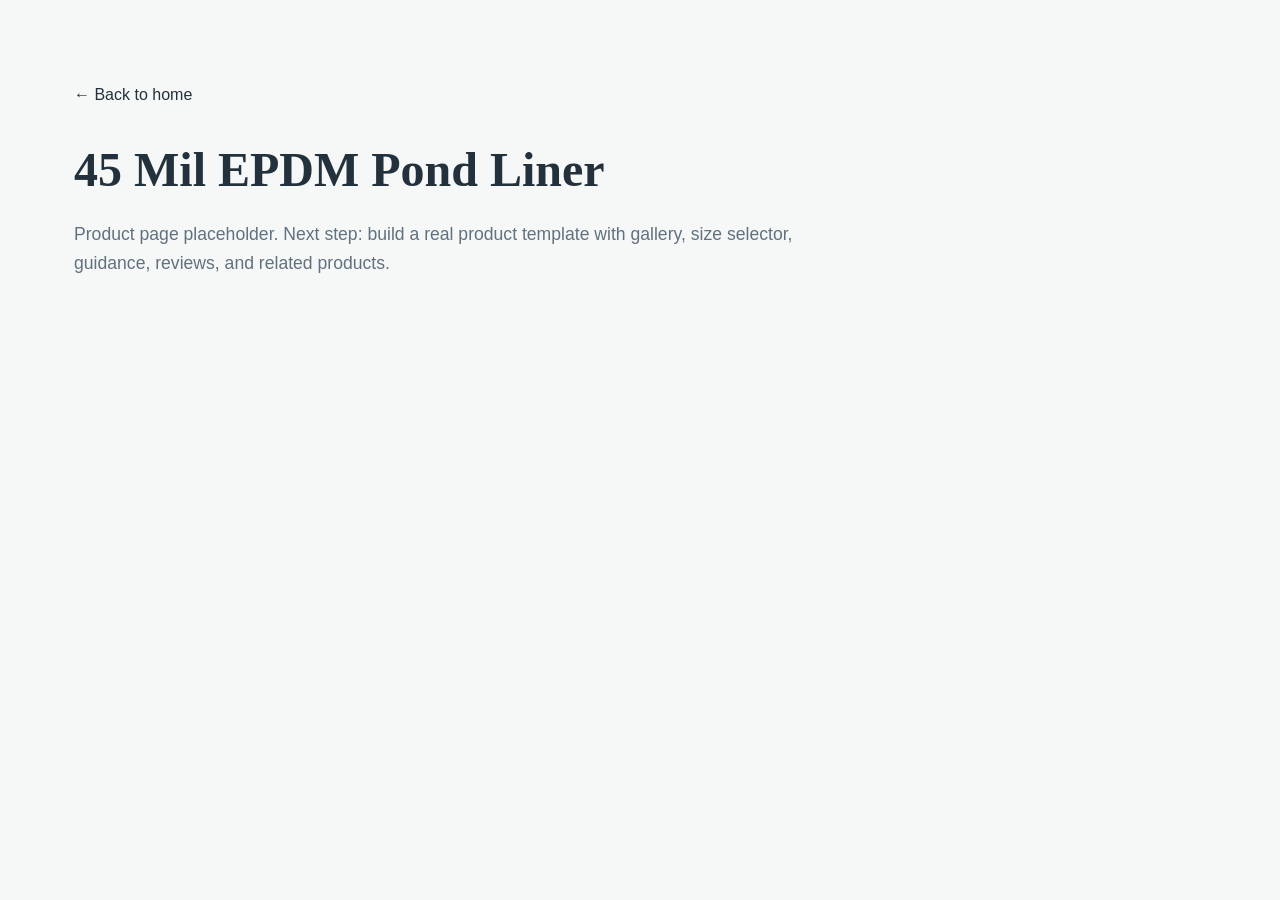
==== commit 7deeb238: "Add files via upload" ====
--- a/product.html
+++ b/product.html
@@ -1,13 +1 @@
-<!DOCTYPE html>
-<html lang="en">
-<head>
-  <meta charset="UTF-8" />
-  <meta name="viewport" content="width=device-width, initial-scale=1.0" />
-  <title>Product Template — Pondliner.com</title>
-  <link rel="stylesheet" href="styles.css" />
-</head>
-<body>
-  <header class="site-header"><div class="container header-inner"><a href="index.html" class="brand">Pondliner<span>.com</span></a><a href="index.html" class="cart-link">Back to home</a></div></header>
-  <main class="section"><div class="container"><p class="eyebrow">Product page placeholder</p><h1 style="font-family:var(--display);font-size:3rem;line-height:1.1;margin-bottom:16px">45 Mil EPDM Pond Liner</h1><p style="max-width:760px;color:var(--muted);font-size:1.1rem">This page is intentionally simple for now. Next step: rebuild product detail pages with real ecommerce logic, buying guidance, size selector, installation help, and trust information.</p></div></main>
-</body>
-</html>
+<!DOCTYPE html><html lang="en"><head><meta charset="UTF-8"><meta name="viewport" content="width=device-width, initial-scale=1.0"><title>45 Mil EPDM Pond Liner — Pondliner.com</title><link rel="stylesheet" href="styles.css"></head><body><main class="section"><div class="container"><a class="text-link" href="index.html">← Back to home</a><h1 style="font-family:'Playfair Display',Georgia,serif;font-size:3rem;margin:24px 0 12px;">45 Mil EPDM Pond Liner</h1><p style="max-width:720px;color:#61717f;font-size:1.1rem;">Product page placeholder. Next step: build a real product template with gallery, size selector, guidance, reviews, and related products.</p></div></main></body></html>
--- a/styles.css
+++ b/styles.css
@@ -1 +1 @@
-:root{--green:#155c46;--green-2:#1f755b;--gold:#c9a227;--ink:#24313d;--muted:#637282;--bg:#f6f8f7;--white:#fff;--line:#dfe7e3;--shadow:0 14px 40px rgba(20,50,40,.12);--radius:18px;--font:Inter,-apple-system,BlinkMacSystemFont,sans-serif;--display:'Playfair Display',Georgia,serif}*{box-sizing:border-box;margin:0;padding:0}html{scroll-behavior:smooth}body{font-family:var(--font);color:var(--ink);background:var(--bg);line-height:1.6}a{color:inherit;text-decoration:none}.container{max-width:1220px;margin:auto;padding:0 24px}.sr-only{position:absolute;left:-9999px}.topbar{background:var(--green);color:rgba(255,255,255,.9);font-size:.85rem}.topbar-inner{height:40px;display:flex;align-items:center;justify-content:space-between;gap:18px}.topbar a{text-decoration:underline}.site-header{position:sticky;top:0;z-index:50;background:rgba(255,255,255,.96);backdrop-filter:blur(18px);border-bottom:1px solid var(--line)}.header-inner{height:78px;display:flex;align-items:center;gap:28px}.brand{font-family:var(--display);font-size:1.55rem;font-weight:700;color:var(--green);white-space:nowrap}.brand span{color:var(--gold);font-weight:600}.main-nav{display:flex;align-items:center;gap:22px;flex:1}.nav-link,.mega-trigger{font:inherit;font-weight:650;font-size:.95rem;color:var(--ink);background:none;border:0;cursor:pointer}.nav-link:hover,.mega-trigger:hover{color:var(--green)}.has-mega{position:relative}.mega-menu{position:absolute;top:42px;left:0;width:min(940px,calc(100vw - 48px));display:grid;grid-template-columns:1.4fr repeat(3,1fr);gap:28px;background:var(--white);border:1px solid var(--line);border-radius:22px;padding:30px;box-shadow:var(--shadow);opacity:0;pointer-events:none;transform:translateY(8px);transition:.2s ease}.has-mega.open .mega-menu,.has-mega:hover .mega-menu{opacity:1;pointer-events:auto;transform:translateY(0)}.mega-column{display:flex;flex-direction:column;gap:9px}.mega-column h4{color:var(--green);font-size:.9rem;text-transform:uppercase;letter-spacing:.08em;margin-bottom:4px}.mega-column a{color:var(--muted);font-size:.95rem}.mega-column a:hover{color:var(--green)}.mega-column.featured{background:#eef6f2;border-radius:16px;padding:20px}.mega-column.featured h3{font-family:var(--display);font-size:1.5rem;line-height:1.15}.header-actions{display:flex;align-items:center;gap:14px}.search input{width:260px;border:1px solid var(--line);border-radius:999px;padding:11px 16px;font:inherit;background:#fff}.cart-link{font-weight:700;color:var(--green)}.nav-toggle{display:none;margin-left:auto;background:none;border:0;gap:5px;flex-direction:column}.nav-toggle span{display:block;width:24px;height:2px;background:var(--ink)}.hero{background:linear-gradient(135deg,#0f4d3b,#22785e);color:#fff}.hero-grid{min-height:560px;display:grid;grid-template-columns:1.15fr .85fr;gap:56px;align-items:center}.eyebrow{text-transform:uppercase;letter-spacing:.13em;font-weight:800;font-size:.78rem;color:var(--gold);margin-bottom:14px}.hero h1{font-family:var(--display);font-size:clamp(2.6rem,6vw,5rem);line-height:1.02;max-width:760px;margin-bottom:22px}.hero p{font-size:1.14rem;max-width:640px;color:rgba(255,255,255,.88)}.hero-actions{display:flex;gap:14px;margin-top:32px;flex-wrap:wrap}.btn{display:inline-flex;align-items:center;justify-content:center;border-radius:999px;padding:14px 26px;font-weight:800;border:2px solid transparent}.btn.primary{background:var(--gold);color:#1f2a20}.btn.secondary{border-color:rgba(255,255,255,.45);color:#fff}.hero-card{background:#fff;color:var(--ink);border-radius:var(--radius);padding:30px;box-shadow:var(--shadow)}.hero-card h2{font-family:var(--display);font-size:2rem;margin-bottom:20px}.path-list{display:grid;gap:12px}.path-list a,.guide-card{display:flex;justify-content:space-between;gap:14px;background:#f3f8f5;border:1px solid var(--line);border-radius:14px;padding:16px;font-weight:750}.path-list a:hover,.guide-card:hover{border-color:var(--green);transform:translateY(-2px)}.utility-strip{background:#fff;border-bottom:1px solid var(--line)}.utility-grid{display:grid;grid-template-columns:repeat(4,1fr);gap:22px;padding:26px 24px}.utility-grid div{display:grid;gap:2px}.utility-grid span{color:var(--muted);font-size:.9rem}.section{padding:86px 0}.section-heading{margin-bottom:34px}.section-heading.split{display:flex;justify-content:space-between;align-items:end;gap:24px}.section h2{font-family:var(--display);font-size:clamp(2rem,4vw,3rem);line-height:1.12;max-width:760px}.text-link{color:var(--green);font-weight:800}.category-grid{display:grid;grid-template-columns:repeat(3,1fr);gap:24px}.category-card{background:#fff;border:1px solid var(--line);border-radius:var(--radius);padding:28px;box-shadow:0 4px 18px rgba(10,40,30,.05);transition:.2s ease}.category-card:hover{transform:translateY(-5px);box-shadow:var(--shadow)}.category-icon{font-size:2.2rem}.category-card h3{font-family:var(--display);font-size:1.55rem;margin:12px 0 8px}.category-card p,.guided p,.seasonal p,.footer p{color:var(--muted)}.category-card ul{margin:18px 0 22px;padding-left:18px;color:var(--muted);font-size:.94rem}.category-card a{color:var(--green);font-weight:800}.guided{background:#fff}.guided-grid{display:grid;grid-template-columns:.9fr 1.1fr;gap:56px;align-items:start}.guide-cards{display:grid;grid-template-columns:repeat(2,1fr);gap:16px}.guide-card{display:grid;color:var(--ink)}.guide-card span{color:var(--muted);font-weight:500}.seasonal-box{background:linear-gradient(135deg,#fff,#eef6f2);border:1px solid var(--line);border-radius:26px;padding:42px;display:flex;align-items:center;justify-content:space-between;gap:28px}.footer{background:#24313d;color:rgba(255,255,255,.75);padding:70px 0}.footer-grid{display:grid;grid-template-columns:2fr repeat(3,1fr);gap:40px}.footer h4{color:#fff;margin-bottom:14px}.footer a{display:block;margin:8px 0}.footer-brand{display:inline-block;color:#fff;margin-bottom:12px}@media(max-width:980px){.header-actions{display:none}.nav-toggle{display:flex}.main-nav{position:absolute;left:0;right:0;top:78px;background:#fff;border-bottom:1px solid var(--line);padding:24px;display:none;flex-direction:column;align-items:stretch}.main-nav.active{display:flex}.mega-menu{position:static;width:100%;grid-template-columns:1fr;box-shadow:none;margin-top:14px;display:none}.has-mega.open .mega-menu{display:grid}.hero-grid,.guided-grid{grid-template-columns:1fr}.utility-grid,.category-grid,.footer-grid{grid-template-columns:repeat(2,1fr)}}@media(max-width:640px){.topbar-inner{height:auto;padding:10px 24px;flex-direction:column;gap:4px}.hero-grid{min-height:auto;padding-top:70px;padding-bottom:70px}.utility-grid,.category-grid,.guide-cards,.footer-grid{grid-template-columns:1fr}.section-heading.split,.seasonal-box{display:grid}.btn{width:100%}}
+:root{--green:#155c46;--green2:#24795f;--gold:#c9a227;--ink:#22313b;--muted:#61717f;--bg:#f6f8f7;--line:#dfe7e3;--white:#fff;--shadow:0 18px 45px rgba(18,54,42,.14);--radius:18px}*{box-sizing:border-box;margin:0;padding:0}html{scroll-behavior:smooth}body{font-family:Inter,-apple-system,BlinkMacSystemFont,sans-serif;color:var(--ink);background:var(--bg);line-height:1.6}a{text-decoration:none;color:inherit}.container{max-width:1180px;margin:0 auto;padding:0 24px}.sr-only{position:absolute;left:-9999px}.topbar{background:var(--green);color:#fff;font-size:.9rem}.topbar-inner{min-height:42px;display:flex;align-items:center;justify-content:space-between;gap:16px}.topbar a{text-decoration:underline}.site-header{position:sticky;top:0;z-index:20;background:rgba(255,255,255,.96);backdrop-filter:blur(14px);border-bottom:1px solid var(--line)}.header-inner{min-height:76px;display:flex;align-items:center;gap:24px}.brand{font-family:'Playfair Display',Georgia,serif;font-size:1.55rem;font-weight:700;color:var(--green);white-space:nowrap}.brand span{color:var(--gold)}.main-nav{display:flex;gap:20px;align-items:center;flex:1}.main-nav a{font-weight:700;font-size:.95rem;color:var(--ink)}.main-nav a:hover{color:var(--green)}.search input{width:260px;border:1px solid var(--line);border-radius:999px;padding:11px 16px;font:inherit}.cart{font-weight:800;color:var(--green)}.nav-toggle{display:none;margin-left:auto;border:0;background:var(--green);color:#fff;border-radius:10px;padding:9px 12px;font-size:1.1rem}.hero{background:linear-gradient(135deg,#0f4d3b,#237a60);color:#fff}.hero-grid{min-height:560px;display:grid;grid-template-columns:1.08fr .92fr;gap:52px;align-items:center}.eyebrow{font-size:.78rem;text-transform:uppercase;letter-spacing:.14em;font-weight:800;color:var(--gold);margin-bottom:12px}.hero h1,.section h2,.starter-card h2{font-family:'Playfair Display',Georgia,serif;line-height:1.08}.hero h1{font-size:clamp(2.6rem,6vw,4.8rem);margin-bottom:22px}.hero-text{font-size:1.16rem;max-width:650px;color:rgba(255,255,255,.9)}.hero-actions{display:flex;gap:14px;flex-wrap:wrap;margin-top:32px}.btn{display:inline-flex;align-items:center;justify-content:center;border-radius:999px;padding:14px 26px;font-weight:800;border:2px solid transparent}.btn.primary{background:var(--gold);color:#18241e}.btn.secondary{border-color:rgba(255,255,255,.5);color:#fff}.starter-card{background:#fff;color:var(--ink);border-radius:var(--radius);padding:30px;box-shadow:var(--shadow)}.starter-card h2{font-size:2rem;margin-bottom:20px}.starter-card a,.guide-grid a{display:flex;justify-content:space-between;gap:12px;background:#f2f8f5;border:1px solid var(--line);border-radius:14px;padding:16px;margin-top:12px;font-weight:800}.starter-card a:hover,.guide-grid a:hover{border-color:var(--green);transform:translateY(-2px)}.trust-strip{background:#fff;border-bottom:1px solid var(--line)}.trust-grid{display:grid;grid-template-columns:repeat(4,1fr);gap:20px;padding:24px}.trust-grid div{display:grid}.trust-grid span{color:var(--muted);font-size:.92rem}.section{padding:82px 0}.section-heading{margin-bottom:34px}.section h2{font-size:clamp(2rem,4vw,3rem);max-width:760px}.category-grid{display:grid;grid-template-columns:repeat(3,1fr);gap:22px}.category-card{background:#fff;border:1px solid var(--line);border-radius:var(--radius);padding:26px;box-shadow:0 5px 20px rgba(20,50,40,.06)}.category-card:hover{transform:translateY(-4px);box-shadow:var(--shadow)}.category-card span{font-size:2rem}.category-card h3{font-family:'Playfair Display',Georgia,serif;font-size:1.48rem;margin:10px 0 8px}.category-card p,.guidance-panel p,.seasonal-box p,.footer p{color:var(--muted)}.category-card ul{margin:16px 0 20px;padding-left:18px;color:var(--muted);font-size:.94rem}.category-card a{color:var(--green);font-weight:800}.guidance-panel{background:#fff}.guidance-grid{display:grid;grid-template-columns:.9fr 1.1fr;gap:50px}.guide-grid{display:grid;grid-template-columns:repeat(2,1fr);gap:14px}.guide-grid a{display:grid;margin:0}.guide-grid span{color:var(--muted);font-weight:500}.seasonal-box{background:linear-gradient(135deg,#fff,#eef6f2);border:1px solid var(--line);border-radius:26px;padding:40px;display:flex;align-items:center;justify-content:space-between;gap:24px}.footer{background:#22313b;color:rgba(255,255,255,.75);padding:66px 0}.footer-grid{display:grid;grid-template-columns:2fr repeat(3,1fr);gap:34px}.footer h4{color:#fff;margin-bottom:12px}.footer a{display:block;margin:8px 0}.footer-brand{display:inline-block;color:#fff;margin-bottom:10px}@media(max-width:980px){.search,.cart{display:none}.nav-toggle{display:block}.main-nav{display:none;position:absolute;left:0;right:0;top:76px;background:#fff;border-bottom:1px solid var(--line);padding:20px 24px;box-shadow:var(--shadow);flex-direction:column;align-items:flex-start}.main-nav.active{display:flex}.hero-grid,.guidance-grid{grid-template-columns:1fr}.hero-grid{padding:64px 24px}.trust-grid,.category-grid,.footer-grid{grid-template-columns:repeat(2,1fr)}}@media(max-width:640px){.topbar-inner{padding:10px 24px;display:grid}.trust-grid,.category-grid,.guide-grid,.footer-grid{grid-template-columns:1fr}.seasonal-box{display:grid}.btn{width:100%}}
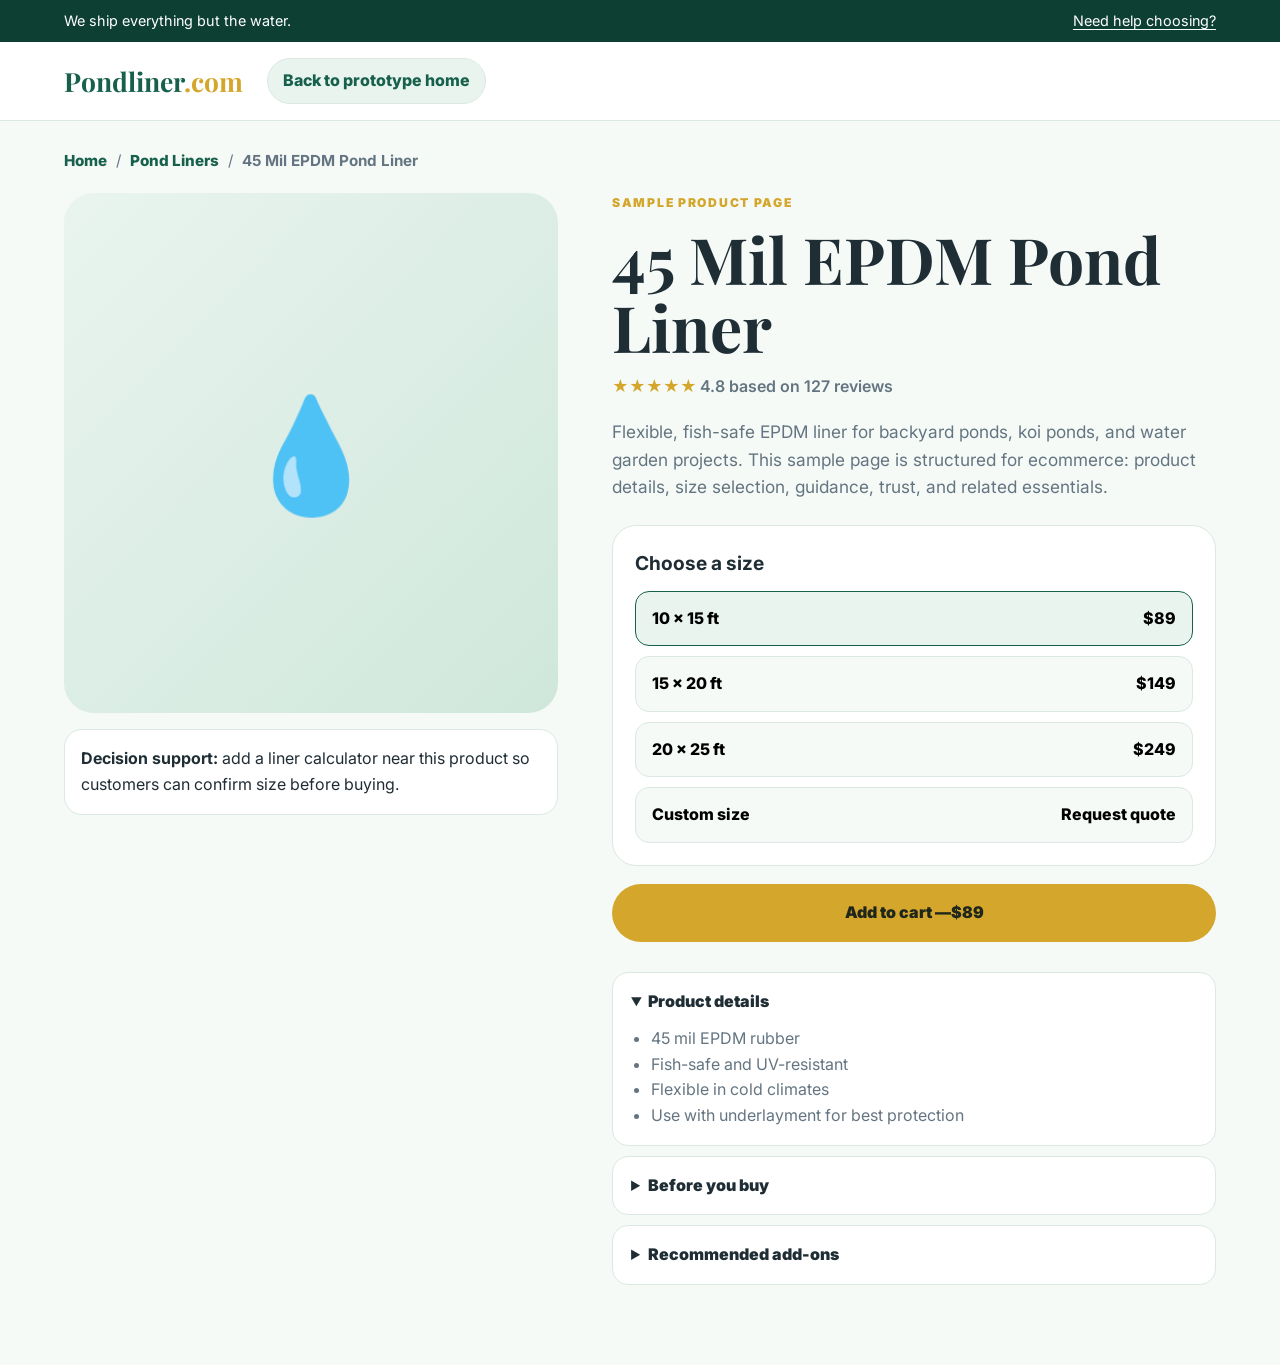
==== commit efb80b8e: "Add files via upload" ====
--- a/product.html
+++ b/product.html
@@ -1 +1,32 @@
-<!DOCTYPE html><html lang="en"><head><meta charset="UTF-8"><meta name="viewport" content="width=device-width, initial-scale=1.0"><title>45 Mil EPDM Pond Liner — Pondliner.com</title><link rel="stylesheet" href="styles.css"></head><body><main class="section"><div class="container"><a class="text-link" href="index.html">← Back to home</a><h1 style="font-family:'Playfair Display',Georgia,serif;font-size:3rem;margin:24px 0 12px;">45 Mil EPDM Pond Liner</h1><p style="max-width:720px;color:#61717f;font-size:1.1rem;">Product page placeholder. Next step: build a real product template with gallery, size selector, guidance, reviews, and related products.</p></div></main></body></html>
+<!DOCTYPE html>
+<html lang="en">
+<head>
+  <meta charset="UTF-8" />
+  <meta name="viewport" content="width=device-width, initial-scale=1.0" />
+  <title>45 Mil EPDM Pond Liner — Pondliner.com</title>
+  <link rel="preconnect" href="https://fonts.googleapis.com">
+  <link rel="preconnect" href="https://fonts.gstatic.com" crossorigin>
+  <link href="https://fonts.googleapis.com/css2?family=Inter:wght@400;500;600;700;800&family=Playfair+Display:wght@600;700&display=swap" rel="stylesheet">
+  <link rel="stylesheet" href="styles.css" />
+</head>
+<body>
+  <div class="topbar"><div class="container topbar-inner"><span>We ship everything but the water.</span><a href="index.html#help">Need help choosing?</a></div></div>
+  <header class="site-header compact"><div class="container header-main"><a class="brand" href="index.html">Pondliner<span>.com</span></a><a class="cart-pill" href="index.html">Back to prototype home</a></div></header>
+  <main>
+    <nav class="breadcrumbs container" aria-label="Breadcrumb"><a href="index.html">Home</a><span>/</span><a href="index.html#liners">Pond Liners</a><span>/</span><strong>45 Mil EPDM Pond Liner</strong></nav>
+    <section class="product-section container">
+      <div class="product-visual"><div class="product-image">💧</div><div class="product-note"><strong>Decision support:</strong> add a liner calculator near this product so customers can confirm size before buying.</div></div>
+      <div class="product-info">
+        <p class="eyebrow">Sample product page</p>
+        <h1>45 Mil EPDM Pond Liner</h1>
+        <p class="rating">★★★★★ <span>4.8 based on 127 reviews</span></p>
+        <p class="product-copy">Flexible, fish-safe EPDM liner for backyard ponds, koi ponds, and water garden projects. This sample page is structured for ecommerce: product details, size selection, guidance, trust, and related essentials.</p>
+        <div class="size-panel"><h2>Choose a size</h2><button class="size-option active" data-price="89">10 × 15 ft <span>$89</span></button><button class="size-option" data-price="149">15 × 20 ft <span>$149</span></button><button class="size-option" data-price="249">20 × 25 ft <span>$249</span></button><button class="size-option" data-price="0">Custom size <span>Request quote</span></button></div>
+        <button class="btn primary add-cart">Add to cart — <span id="priceText">$89</span></button>
+        <div class="accordion"><details open><summary>Product details</summary><ul><li>45 mil EPDM rubber</li><li>Fish-safe and UV-resistant</li><li>Flexible in cold climates</li><li>Use with underlayment for best protection</li></ul></details><details><summary>Before you buy</summary><p>Measure length, width, maximum depth, and add edge overlap. A calculator here would reduce wrong-size orders.</p></details><details><summary>Recommended add-ons</summary><p>Underlayment, seam tape, patch kit, pump, and beneficial bacteria starter.</p></details></div>
+      </div>
+    </section>
+  </main>
+  <script src="script.js"></script>
+</body>
+</html>
--- a/styles.css
+++ b/styles.css
@@ -1 +1 @@
-:root{--green:#155c46;--green2:#24795f;--gold:#c9a227;--ink:#22313b;--muted:#61717f;--bg:#f6f8f7;--line:#dfe7e3;--white:#fff;--shadow:0 18px 45px rgba(18,54,42,.14);--radius:18px}*{box-sizing:border-box;margin:0;padding:0}html{scroll-behavior:smooth}body{font-family:Inter,-apple-system,BlinkMacSystemFont,sans-serif;color:var(--ink);background:var(--bg);line-height:1.6}a{text-decoration:none;color:inherit}.container{max-width:1180px;margin:0 auto;padding:0 24px}.sr-only{position:absolute;left:-9999px}.topbar{background:var(--green);color:#fff;font-size:.9rem}.topbar-inner{min-height:42px;display:flex;align-items:center;justify-content:space-between;gap:16px}.topbar a{text-decoration:underline}.site-header{position:sticky;top:0;z-index:20;background:rgba(255,255,255,.96);backdrop-filter:blur(14px);border-bottom:1px solid var(--line)}.header-inner{min-height:76px;display:flex;align-items:center;gap:24px}.brand{font-family:'Playfair Display',Georgia,serif;font-size:1.55rem;font-weight:700;color:var(--green);white-space:nowrap}.brand span{color:var(--gold)}.main-nav{display:flex;gap:20px;align-items:center;flex:1}.main-nav a{font-weight:700;font-size:.95rem;color:var(--ink)}.main-nav a:hover{color:var(--green)}.search input{width:260px;border:1px solid var(--line);border-radius:999px;padding:11px 16px;font:inherit}.cart{font-weight:800;color:var(--green)}.nav-toggle{display:none;margin-left:auto;border:0;background:var(--green);color:#fff;border-radius:10px;padding:9px 12px;font-size:1.1rem}.hero{background:linear-gradient(135deg,#0f4d3b,#237a60);color:#fff}.hero-grid{min-height:560px;display:grid;grid-template-columns:1.08fr .92fr;gap:52px;align-items:center}.eyebrow{font-size:.78rem;text-transform:uppercase;letter-spacing:.14em;font-weight:800;color:var(--gold);margin-bottom:12px}.hero h1,.section h2,.starter-card h2{font-family:'Playfair Display',Georgia,serif;line-height:1.08}.hero h1{font-size:clamp(2.6rem,6vw,4.8rem);margin-bottom:22px}.hero-text{font-size:1.16rem;max-width:650px;color:rgba(255,255,255,.9)}.hero-actions{display:flex;gap:14px;flex-wrap:wrap;margin-top:32px}.btn{display:inline-flex;align-items:center;justify-content:center;border-radius:999px;padding:14px 26px;font-weight:800;border:2px solid transparent}.btn.primary{background:var(--gold);color:#18241e}.btn.secondary{border-color:rgba(255,255,255,.5);color:#fff}.starter-card{background:#fff;color:var(--ink);border-radius:var(--radius);padding:30px;box-shadow:var(--shadow)}.starter-card h2{font-size:2rem;margin-bottom:20px}.starter-card a,.guide-grid a{display:flex;justify-content:space-between;gap:12px;background:#f2f8f5;border:1px solid var(--line);border-radius:14px;padding:16px;margin-top:12px;font-weight:800}.starter-card a:hover,.guide-grid a:hover{border-color:var(--green);transform:translateY(-2px)}.trust-strip{background:#fff;border-bottom:1px solid var(--line)}.trust-grid{display:grid;grid-template-columns:repeat(4,1fr);gap:20px;padding:24px}.trust-grid div{display:grid}.trust-grid span{color:var(--muted);font-size:.92rem}.section{padding:82px 0}.section-heading{margin-bottom:34px}.section h2{font-size:clamp(2rem,4vw,3rem);max-width:760px}.category-grid{display:grid;grid-template-columns:repeat(3,1fr);gap:22px}.category-card{background:#fff;border:1px solid var(--line);border-radius:var(--radius);padding:26px;box-shadow:0 5px 20px rgba(20,50,40,.06)}.category-card:hover{transform:translateY(-4px);box-shadow:var(--shadow)}.category-card span{font-size:2rem}.category-card h3{font-family:'Playfair Display',Georgia,serif;font-size:1.48rem;margin:10px 0 8px}.category-card p,.guidance-panel p,.seasonal-box p,.footer p{color:var(--muted)}.category-card ul{margin:16px 0 20px;padding-left:18px;color:var(--muted);font-size:.94rem}.category-card a{color:var(--green);font-weight:800}.guidance-panel{background:#fff}.guidance-grid{display:grid;grid-template-columns:.9fr 1.1fr;gap:50px}.guide-grid{display:grid;grid-template-columns:repeat(2,1fr);gap:14px}.guide-grid a{display:grid;margin:0}.guide-grid span{color:var(--muted);font-weight:500}.seasonal-box{background:linear-gradient(135deg,#fff,#eef6f2);border:1px solid var(--line);border-radius:26px;padding:40px;display:flex;align-items:center;justify-content:space-between;gap:24px}.footer{background:#22313b;color:rgba(255,255,255,.75);padding:66px 0}.footer-grid{display:grid;grid-template-columns:2fr repeat(3,1fr);gap:34px}.footer h4{color:#fff;margin-bottom:12px}.footer a{display:block;margin:8px 0}.footer-brand{display:inline-block;color:#fff;margin-bottom:10px}@media(max-width:980px){.search,.cart{display:none}.nav-toggle{display:block}.main-nav{display:none;position:absolute;left:0;right:0;top:76px;background:#fff;border-bottom:1px solid var(--line);padding:20px 24px;box-shadow:var(--shadow);flex-direction:column;align-items:flex-start}.main-nav.active{display:flex}.hero-grid,.guidance-grid{grid-template-columns:1fr}.hero-grid{padding:64px 24px}.trust-grid,.category-grid,.footer-grid{grid-template-columns:repeat(2,1fr)}}@media(max-width:640px){.topbar-inner{padding:10px 24px;display:grid}.trust-grid,.category-grid,.guide-grid,.footer-grid{grid-template-columns:1fr}.seasonal-box{display:grid}.btn{width:100%}}
+:root{--deep:#0d3f33;--green:#17614c;--mint:#e9f4ef;--mint2:#f5faf7;--gold:#d4a72c;--ink:#1f2d35;--muted:#647581;--line:#dce8e2;--white:#fff;--shadow:0 22px 55px rgba(15,55,43,.16);--radius:22px}*{box-sizing:border-box;margin:0;padding:0}html{scroll-behavior:smooth}body{font-family:Inter,-apple-system,BlinkMacSystemFont,sans-serif;color:var(--ink);background:var(--mint2);line-height:1.6}a{color:inherit;text-decoration:none}button,input{font:inherit}.container{max-width:1200px;margin:0 auto;padding:0 24px}.sr-only,.skip-link{position:absolute;left:-9999px}.skip-link:focus{left:24px;top:24px;background:#fff;padding:10px 14px;z-index:1000}.topbar{background:var(--deep);color:#fff;font-size:.9rem}.topbar-inner{min-height:42px;display:flex;justify-content:space-between;align-items:center;gap:20px}.topbar a{text-decoration:underline;text-underline-offset:3px}.site-header{position:sticky;top:0;z-index:50;background:rgba(255,255,255,.97);backdrop-filter:blur(14px);border-bottom:1px solid var(--line)}.site-header.compact{position:static}.header-main{min-height:78px;display:flex;align-items:center;gap:24px}.brand{font-family:'Playfair Display',Georgia,serif;font-size:1.65rem;font-weight:700;color:var(--green);white-space:nowrap}.brand span{color:var(--gold)}.site-search{flex:1;display:flex;max-width:620px;margin-left:auto;border:1px solid var(--line);border-radius:999px;background:#fff;overflow:hidden}.site-search input{flex:1;border:0;padding:13px 18px;outline:0}.site-search button{border:0;background:var(--green);color:#fff;font-weight:800;padding:0 20px}.header-actions{display:flex;align-items:center;gap:16px;font-size:.95rem;font-weight:700}.cart-pill{background:var(--mint);color:var(--green);border:1px solid var(--line);padding:9px 15px;border-radius:999px;font-weight:800}.nav-toggle{display:none;border:0;background:var(--green);color:#fff;padding:10px 14px;border-radius:999px;font-weight:800}.site-nav{border-top:1px solid var(--line);position:relative}.nav-row{height:48px;display:flex;align-items:center;gap:30px;font-weight:800;font-size:.95rem}.nav-parent{border:0;background:transparent;font-weight:800;color:var(--green);cursor:pointer}.mega-menu{display:none;position:absolute;left:0;right:0;top:48px;background:#fff;border-top:1px solid var(--line);border-bottom:1px solid var(--line);box-shadow:var(--shadow);z-index:60}.mega-menu.open{display:block}.mega-grid{display:grid;grid-template-columns:1fr 1fr 1.1fr;gap:38px;padding-top:30px;padding-bottom:30px}.mega-label,.eyebrow{font-size:.76rem;letter-spacing:.14em;text-transform:uppercase;color:var(--gold);font-weight:900;margin-bottom:12px}.mega-grid a{display:grid;gap:2px;padding:14px;border-radius:16px}.mega-grid a:hover{background:var(--mint2)}.mega-grid span{color:var(--muted);font-size:.92rem}.mega-callout{background:linear-gradient(135deg,var(--mint),#fff);border:1px solid var(--line);border-radius:var(--radius);padding:24px}.mega-callout h3{font-family:'Playfair Display',Georgia,serif;font-size:1.65rem;line-height:1.15;margin-bottom:10px}.btn{display:inline-flex;align-items:center;justify-content:center;border-radius:999px;padding:14px 25px;font-weight:900;border:2px solid transparent;transition:.2s}.btn:hover,.category-card:hover,.finder-options a:hover,.tool-grid a:hover,.seasonal-products a:hover{transform:translateY(-3px)}.btn.primary{background:var(--gold);color:#1f261c}.btn.secondary{border-color:rgba(255,255,255,.55);color:#fff}.btn.outline{border-color:rgba(255,255,255,.5);color:#fff}.btn.small{padding:11px 18px;font-size:.9rem}.hero{background:radial-gradient(circle at 80% 10%,rgba(212,167,44,.3),transparent 28%),linear-gradient(135deg,#0b352c,#17614c 58%,#2d8066);color:#fff}.hero-grid{min-height:620px;display:grid;grid-template-columns:1.02fr .98fr;gap:54px;align-items:center}.hero h1,.finder-card h2,.section h2,.help-section h2,.product-info h1{font-family:'Playfair Display',Georgia,serif;line-height:1.06}.hero h1{font-size:clamp(2.8rem,6vw,5.2rem);letter-spacing:-.03em;margin-bottom:22px}.hero-copy p:not(.eyebrow){font-size:1.16rem;color:rgba(255,255,255,.9);max-width:680px}.hero-actions{display:flex;gap:14px;flex-wrap:wrap;margin-top:32px}.finder-card{background:#fff;color:var(--ink);border-radius:30px;padding:30px;box-shadow:var(--shadow)}.finder-card h2{font-size:2.25rem;margin-bottom:18px}.finder-options{display:grid;gap:12px}.finder-options a{display:grid;grid-template-columns:auto 1fr;column-gap:14px;background:var(--mint2);border:1px solid var(--line);border-radius:18px;padding:16px}.finder-options span{grid-row:1/3;color:var(--gold);font-weight:900}.finder-options em{font-style:normal;color:var(--muted);font-size:.92rem}.confidence-strip{background:#fff;border-bottom:1px solid var(--line)}.confidence-grid{display:grid;grid-template-columns:repeat(4,1fr);gap:20px;padding-top:24px;padding-bottom:24px}.confidence-grid div{display:grid;gap:4px}.confidence-grid span,.section-head p,.category-card p,.guided-copy p,.seasonal-card p,.article-card p,.help-section p,.footer p{color:var(--muted)}.section{padding:86px 0}.section-head{margin-bottom:34px}.section-head.split{display:grid;grid-template-columns:1fr 360px;gap:30px;align-items:end}.section h2{font-size:clamp(2rem,4vw,3.35rem);letter-spacing:-.02em}.category-grid{display:grid;grid-template-columns:1.25fr 1fr 1fr;gap:22px}.category-card{background:#fff;border:1px solid var(--line);border-radius:var(--radius);padding:26px;box-shadow:0 10px 28px rgba(21,64,50,.06);transition:.2s}.category-card.large{grid-row:span 2;background:linear-gradient(135deg,#fff,var(--mint))}.icon{font-size:2.25rem}.category-card h3{font-family:'Playfair Display',Georgia,serif;font-size:1.55rem;margin:10px 0 8px}.mini-links{display:flex;gap:10px;flex-wrap:wrap;margin-top:20px}.mini-links a{background:#fff;border:1px solid var(--line);border-radius:999px;padding:9px 12px;font-weight:800;color:var(--green)}.text-link{display:inline-block;margin-top:18px;color:var(--green);font-weight:900}.guided-panel{background:#fff}.guided-grid{display:grid;grid-template-columns:.9fr 1.1fr;gap:50px;align-items:center}.tool-grid{display:grid;grid-template-columns:repeat(2,1fr);gap:14px}.tool-grid a,.seasonal-products a{background:var(--mint2);border:1px solid var(--line);border-radius:18px;padding:20px;display:grid;gap:6px}.tool-grid span,.seasonal-products span{color:var(--muted);font-size:.94rem}.seasonal-card{background:linear-gradient(135deg,#fff,#eef8f3);border:1px solid var(--line);border-radius:30px;padding:36px;display:grid;grid-template-columns:.8fr 1.2fr;gap:30px;align-items:center}.seasonal-products{display:grid;grid-template-columns:repeat(3,1fr);gap:14px}.learn-grid{display:grid;grid-template-columns:1.25fr repeat(3,1fr);gap:18px}.article-card{background:#fff;border:1px solid var(--line);border-radius:var(--radius);padding:24px}.article-card.featured{background:var(--deep);color:#fff}.article-card.featured p{color:rgba(255,255,255,.78)}.article-card span{display:inline-block;color:var(--green);font-weight:900;margin-bottom:12px}.article-card.featured span{color:var(--gold)}.article-card h3{font-family:'Playfair Display',Georgia,serif;font-size:1.35rem;line-height:1.15;margin-bottom:10px}.help-section{background:var(--green);color:#fff;padding:62px 0}.help-inner{display:flex;align-items:center;justify-content:space-between;gap:28px}.help-section p{color:rgba(255,255,255,.8)}.help-actions{display:flex;gap:12px;flex-wrap:wrap}.footer{background:#1f2d35;color:rgba(255,255,255,.75);padding:68px 0}.footer-grid{display:grid;grid-template-columns:2fr repeat(3,1fr);gap:34px}.footer-brand{display:inline-block;color:#fff;margin-bottom:10px}.footer h4{color:#fff;margin-bottom:12px}.footer a{display:block;margin:8px 0}.breadcrumbs{display:flex;gap:9px;align-items:center;padding-top:28px;padding-bottom:20px;color:var(--muted);font-size:.95rem}.breadcrumbs a{color:var(--green);font-weight:800}.product-section{display:grid;grid-template-columns:.9fr 1.1fr;gap:54px;padding-bottom:80px}.product-image{height:520px;border-radius:30px;background:linear-gradient(135deg,var(--mint),#cfe7db);display:grid;place-items:center;font-size:7rem}.product-note{margin-top:16px;background:#fff;border:1px solid var(--line);border-radius:18px;padding:16px}.product-info h1{font-size:clamp(2.2rem,5vw,4rem);margin-bottom:14px}.rating{color:var(--gold);font-weight:900;margin-bottom:18px}.rating span{color:var(--muted);font-weight:600}.product-copy{font-size:1.08rem;color:var(--muted);margin-bottom:24px}.size-panel{background:#fff;border:1px solid var(--line);border-radius:24px;padding:22px;margin-bottom:18px}.size-panel h2{font-size:1.2rem;margin-bottom:12px}.size-option{width:100%;display:flex;justify-content:space-between;border:1px solid var(--line);background:var(--mint2);border-radius:14px;padding:14px 16px;margin-top:10px;font-weight:800;cursor:pointer}.size-option.active{border-color:var(--green);background:var(--mint)}.add-cart{width:100%;margin-bottom:20px}.accordion details{background:#fff;border:1px solid var(--line);border-radius:16px;padding:16px 18px;margin-top:10px}.accordion summary{font-weight:900;cursor:pointer}.accordion ul{padding-left:20px;margin-top:12px;color:var(--muted)}.accordion p{margin-top:12px;color:var(--muted)}@media(max-width:980px){.topbar-hide,.site-search,.header-actions a:not(.cart-pill){display:none}.nav-toggle{display:inline-flex}.header-actions{margin-left:auto}.site-nav{display:none}.site-nav.open{display:block}.nav-row{height:auto;display:grid;gap:0;padding:10px 24px}.nav-row a,.nav-parent{padding:14px 0;border-bottom:1px solid var(--line);text-align:left}.mega-menu{position:static;box-shadow:none}.mega-grid,.hero-grid,.guided-grid,.seasonal-card,.product-section{grid-template-columns:1fr}.hero-grid{padding-top:60px;padding-bottom:60px;min-height:auto}.confidence-grid,.category-grid,.learn-grid,.footer-grid{grid-template-columns:repeat(2,1fr)}.category-card.large{grid-row:auto}.section-head.split{grid-template-columns:1fr}.help-inner{display:grid}.product-image{height:360px}}@media(max-width:640px){.container{padding-left:18px;padding-right:18px}.brand{font-size:1.4rem}.topbar-inner{display:grid;padding-top:10px;padding-bottom:10px}.hero h1{font-size:2.65rem}.confidence-grid,.category-grid,.tool-grid,.seasonal-products,.learn-grid,.footer-grid{grid-template-columns:1fr}.hero-actions .btn,.help-actions .btn{width:100%}.finder-card{padding:22px}.section{padding:64px 0}}
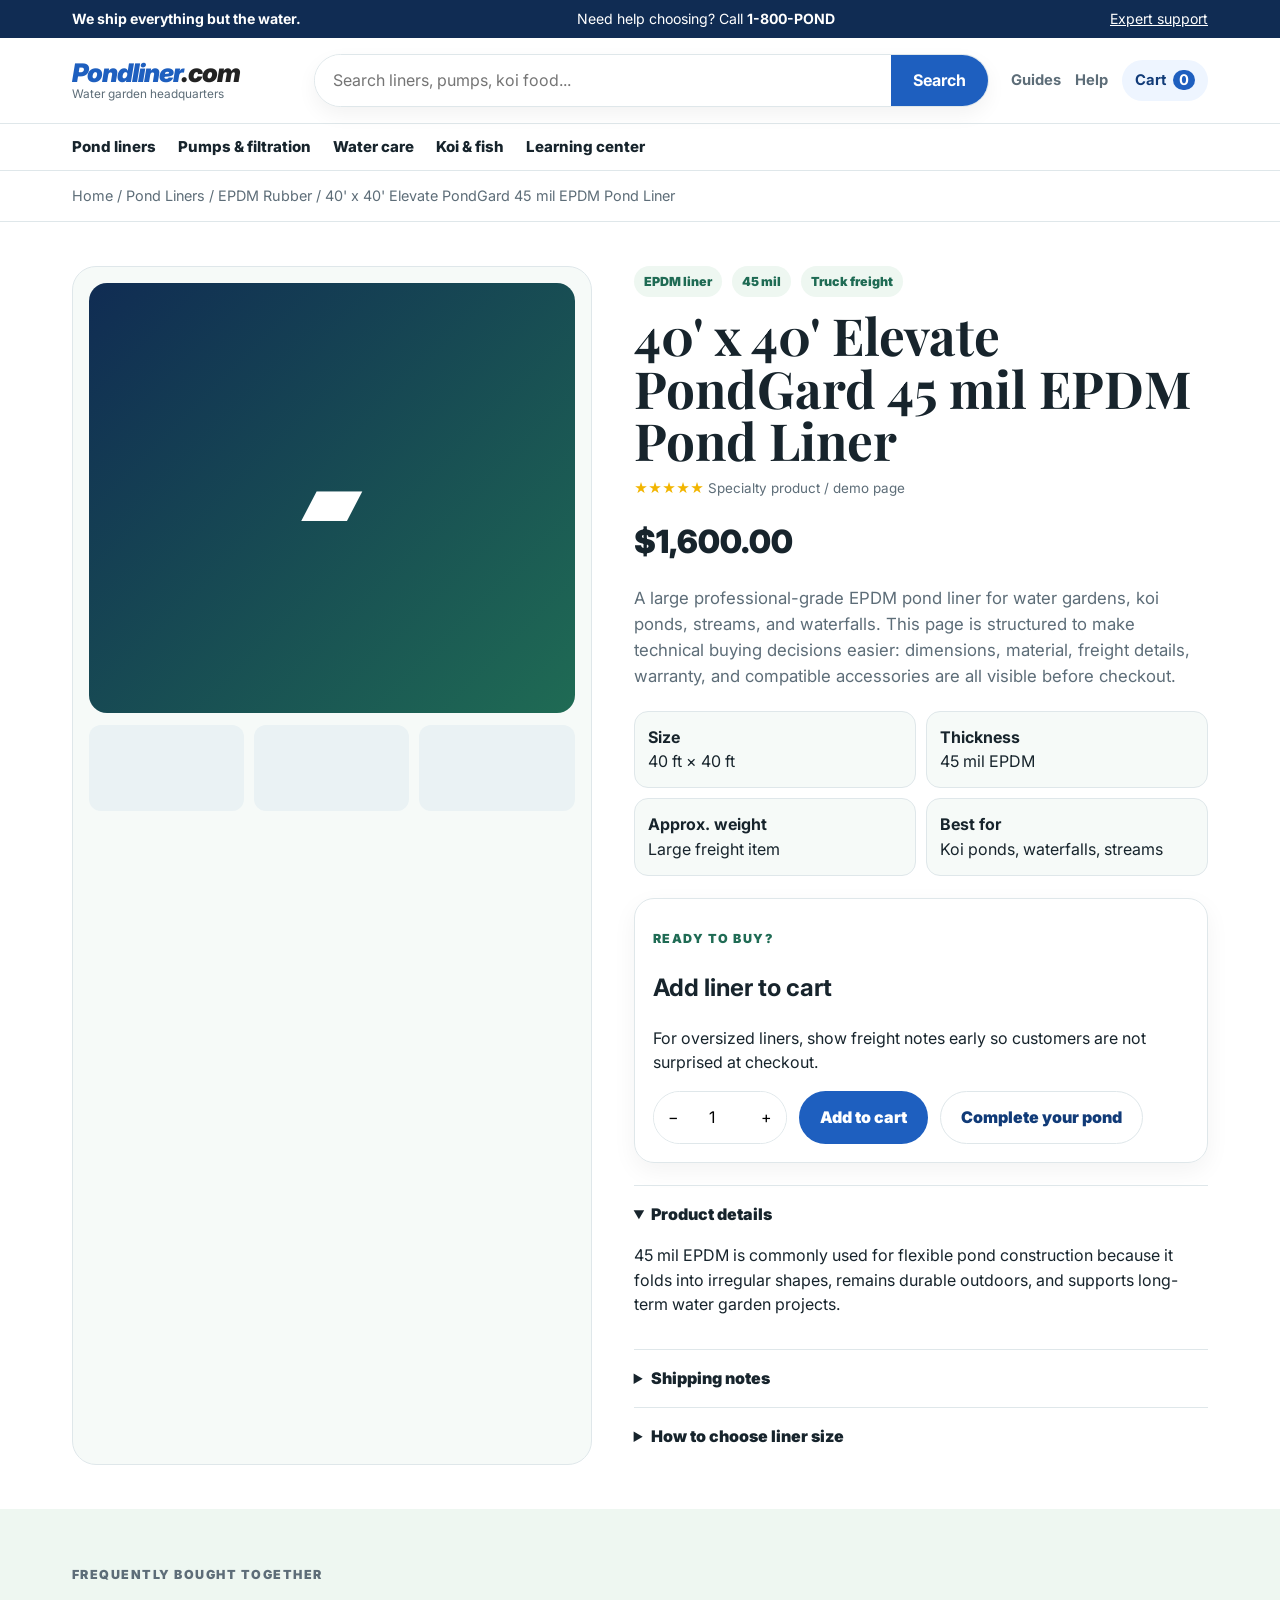
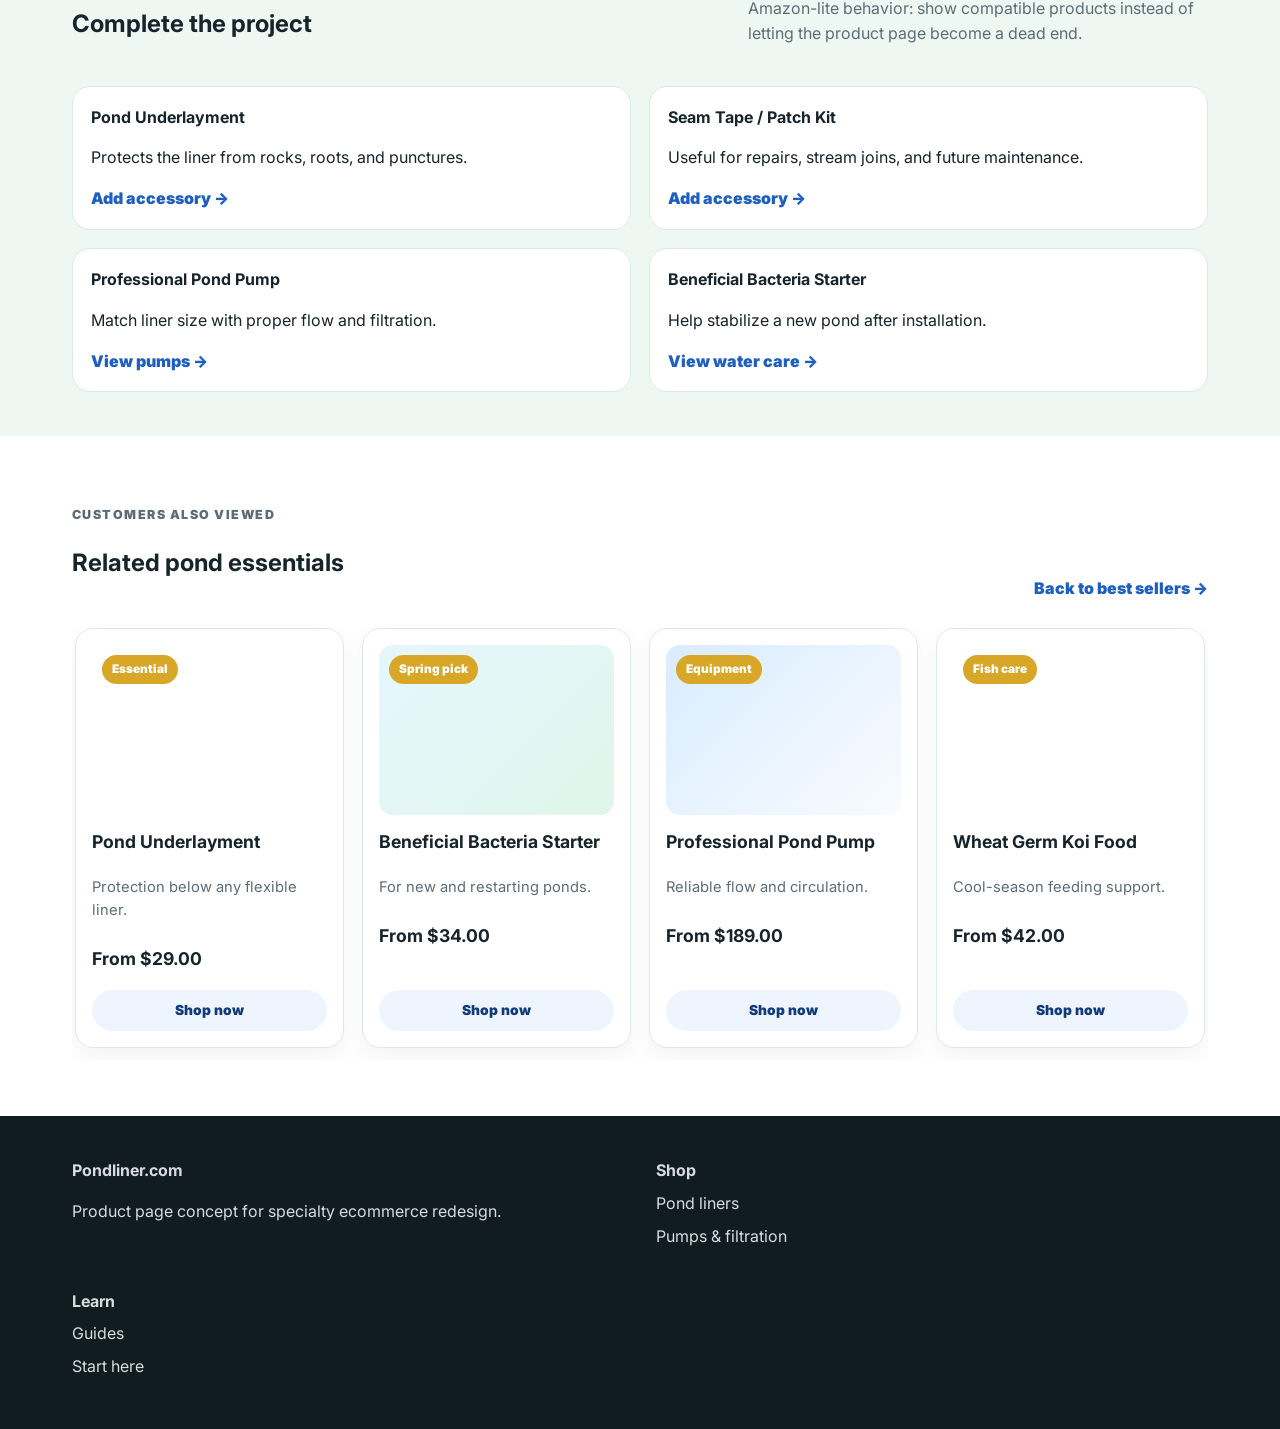
==== commit cd06c721: "Add files via upload" ====
--- a/product.html
+++ b/product.html
@@ -3,30 +3,92 @@
 <head>
   <meta charset="UTF-8" />
   <meta name="viewport" content="width=device-width, initial-scale=1.0" />
-  <title>45 Mil EPDM Pond Liner — Pondliner.com</title>
+  <title>40' x 40' Elevate PondGard EPDM Pond Liner — Pondliner.com</title>
+  <meta name="description" content="Product page concept using a real Pondliner product structure: 45 mil EPDM liner, specs, shipping notes, accessories, and related products." />
   <link rel="preconnect" href="https://fonts.googleapis.com">
   <link rel="preconnect" href="https://fonts.gstatic.com" crossorigin>
-  <link href="https://fonts.googleapis.com/css2?family=Inter:wght@400;500;600;700;800&family=Playfair+Display:wght@600;700&display=swap" rel="stylesheet">
+  <link href="https://fonts.googleapis.com/css2?family=Inter:wght@400;500;600;700;800&family=Playfair+Display:wght@600;700;800&display=swap" rel="stylesheet">
   <link rel="stylesheet" href="styles.css" />
 </head>
 <body>
-  <div class="topbar"><div class="container topbar-inner"><span>We ship everything but the water.</span><a href="index.html#help">Need help choosing?</a></div></div>
-  <header class="site-header compact"><div class="container header-main"><a class="brand" href="index.html">Pondliner<span>.com</span></a><a class="cart-pill" href="index.html">Back to prototype home</a></div></header>
-  <main>
-    <nav class="breadcrumbs container" aria-label="Breadcrumb"><a href="index.html">Home</a><span>/</span><a href="index.html#liners">Pond Liners</a><span>/</span><strong>45 Mil EPDM Pond Liner</strong></nav>
-    <section class="product-section container">
-      <div class="product-visual"><div class="product-image">💧</div><div class="product-note"><strong>Decision support:</strong> add a liner calculator near this product so customers can confirm size before buying.</div></div>
-      <div class="product-info">
-        <p class="eyebrow">Sample product page</p>
-        <h1>45 Mil EPDM Pond Liner</h1>
-        <p class="rating">★★★★★ <span>4.8 based on 127 reviews</span></p>
-        <p class="product-copy">Flexible, fish-safe EPDM liner for backyard ponds, koi ponds, and water garden projects. This sample page is structured for ecommerce: product details, size selection, guidance, trust, and related essentials.</p>
-        <div class="size-panel"><h2>Choose a size</h2><button class="size-option active" data-price="89">10 × 15 ft <span>$89</span></button><button class="size-option" data-price="149">15 × 20 ft <span>$149</span></button><button class="size-option" data-price="249">20 × 25 ft <span>$249</span></button><button class="size-option" data-price="0">Custom size <span>Request quote</span></button></div>
-        <button class="btn primary add-cart">Add to cart — <span id="priceText">$89</span></button>
-        <div class="accordion"><details open><summary>Product details</summary><ul><li>45 mil EPDM rubber</li><li>Fish-safe and UV-resistant</li><li>Flexible in cold climates</li><li>Use with underlayment for best protection</li></ul></details><details><summary>Before you buy</summary><p>Measure length, width, maximum depth, and add edge overlap. A calculator here would reduce wrong-size orders.</p></details><details><summary>Recommended add-ons</summary><p>Underlayment, seam tape, patch kit, pump, and beneficial bacteria starter.</p></details></div>
+  <div class="topbar"><div class="container topbar-inner"><span><strong>We ship everything but the water.</strong></span><span>Need help choosing? Call <strong>1-800-POND</strong></span><a href="index.html#help">Expert support</a></div></div>
+  <header class="site-header">
+    <div class="container header-main">
+      <a class="brand" href="index.html"><span class="brand-logo">Pondliner<span>.com</span></span><small>Water garden headquarters</small></a>
+      <form class="site-search" onsubmit="event.preventDefault();"><input type="search" placeholder="Search liners, pumps, koi food..." /><button>Search</button></form>
+      <div class="header-actions"><a href="index.html#learn">Guides</a><a href="index.html#help">Help</a><a class="cart" href="#">Cart <span>0</span></a></div>
+    </div>
+    <nav class="site-nav"><div class="container nav-row open"><a href="index.html#liners">Pond liners</a><a href="index.html#pumps">Pumps & filtration</a><a href="index.html#water-care">Water care</a><a href="index.html#fish">Koi & fish</a><a href="index.html#learn">Learning center</a></div></nav>
+  </header>
+
+  <div class="breadcrumbs"><div class="container">Home / Pond Liners / EPDM Rubber / 40' x 40' Elevate PondGard 45 mil EPDM Pond Liner</div></div>
+
+  <main class="product-main">
+    <div class="container product-layout">
+      <section class="gallery-card" aria-label="Product images">
+        <div class="product-visual">▰</div>
+        <div class="thumb-row"><div></div><div></div><div></div></div>
+      </section>
+
+      <section class="product-info">
+        <div class="product-kicker"><span class="pill">EPDM liner</span><span class="pill">45 mil</span><span class="pill">Truck freight</span></div>
+        <h1 class="product-title">40' x 40' Elevate PondGard 45 mil EPDM Pond Liner</h1>
+        <div class="rating">★★★★★ <span>Specialty product / demo page</span></div>
+        <div class="product-price">$1,600.00</div>
+        <p class="product-summary">A large professional-grade EPDM pond liner for water gardens, koi ponds, streams, and waterfalls. This page is structured to make technical buying decisions easier: dimensions, material, freight details, warranty, and compatible accessories are all visible before checkout.</p>
+
+        <div class="spec-grid">
+          <div><strong>Size</strong><span>40 ft × 40 ft</span></div>
+          <div><strong>Thickness</strong><span>45 mil EPDM</span></div>
+          <div><strong>Approx. weight</strong><span>Large freight item</span></div>
+          <div><strong>Best for</strong><span>Koi ponds, waterfalls, streams</span></div>
+        </div>
+
+        <div class="buy-box">
+          <p class="eyebrow">Ready to buy?</p>
+          <h2>Add liner to cart</h2>
+          <p>For oversized liners, show freight notes early so customers are not surprised at checkout.</p>
+          <div class="buy-actions">
+            <div class="quantity"><button data-qty-btn="minus" type="button">−</button><input data-qty type="number" value="1" min="1" aria-label="Quantity"><button data-qty-btn="plus" type="button">+</button></div>
+            <a class="btn primary" href="#">Add to cart</a>
+            <a class="btn secondary" href="#bundle">Complete your pond</a>
+          </div>
+        </div>
+
+        <div class="accordion">
+          <details open><summary>Product details</summary><p>45 mil EPDM is commonly used for flexible pond construction because it folds into irregular shapes, remains durable outdoors, and supports long-term water garden projects.</p></details>
+          <details><summary>Shipping notes</summary><p>Large liner sizes may require truck freight. In a real implementation, this section should connect to the live shipping rules from the ecommerce platform.</p></details>
+          <details><summary>How to choose liner size</summary><p>Guide shoppers to calculate length and width using pond dimensions plus depth and overlap. This is a strong place to link to a liner calculator.</p></details>
+        </div>
+      </section>
+    </div>
+  </main>
+
+  <section class="bundle" id="bundle">
+    <div class="container">
+      <div class="section-head split"><div><p class="eyebrow">Frequently bought together</p><h2>Complete the project</h2></div><p>Amazon-lite behavior: show compatible products instead of letting the product page become a dead end.</p></div>
+      <div class="bundle-grid">
+        <article class="bundle-card"><strong>Pond Underlayment</strong><p>Protects the liner from rocks, roots, and punctures.</p><a class="text-link" href="#">Add accessory →</a></article>
+        <article class="bundle-card"><strong>Seam Tape / Patch Kit</strong><p>Useful for repairs, stream joins, and future maintenance.</p><a class="text-link" href="#">Add accessory →</a></article>
+        <article class="bundle-card"><strong>Professional Pond Pump</strong><p>Match liner size with proper flow and filtration.</p><a class="text-link" href="#">View pumps →</a></article>
+        <article class="bundle-card"><strong>Beneficial Bacteria Starter</strong><p>Help stabilize a new pond after installation.</p><a class="text-link" href="#">View water care →</a></article>
       </div>
-    </section>
-  </main>
+    </div>
+  </section>
+
+  <section class="related">
+    <div class="container">
+      <div class="section-head split"><div><p class="eyebrow">Customers also viewed</p><h2>Related pond essentials</h2></div><a class="text-link" href="index.html#popular">Back to best sellers →</a></div>
+      <div class="product-carousel">
+        <article class="product-card"><div class="badge">Essential</div><div class="product-photo photo-under"></div><h3>Pond Underlayment</h3><p>Protection below any flexible liner.</p><strong>From $29.00</strong><a class="btn mini" href="#">Shop now</a></article>
+        <article class="product-card"><div class="badge">Spring pick</div><div class="product-photo photo-bottle"></div><h3>Beneficial Bacteria Starter</h3><p>For new and restarting ponds.</p><strong>From $34.00</strong><a class="btn mini" href="#">Shop now</a></article>
+        <article class="product-card"><div class="badge">Equipment</div><div class="product-photo photo-pump"></div><h3>Professional Pond Pump</h3><p>Reliable flow and circulation.</p><strong>From $189.00</strong><a class="btn mini" href="#">Shop now</a></article>
+        <article class="product-card"><div class="badge">Fish care</div><div class="product-photo photo-food"></div><h3>Wheat Germ Koi Food</h3><p>Cool-season feeding support.</p><strong>From $42.00</strong><a class="btn mini" href="#">Shop now</a></article>
+      </div>
+    </div>
+  </section>
+
+  <footer class="footer"><div class="container footer-grid"><div><strong>Pondliner.com</strong><p>Product page concept for specialty ecommerce redesign.</p></div><div><strong>Shop</strong><a href="index.html#liners">Pond liners</a><a href="index.html#pumps">Pumps & filtration</a></div><div><strong>Learn</strong><a href="index.html#learn">Guides</a><a href="index.html#start">Start here</a></div></div></footer>
   <script src="script.js"></script>
 </body>
 </html>
--- a/styles.css
+++ b/styles.css
@@ -1 +1,6 @@
-:root{--deep:#0d3f33;--green:#17614c;--mint:#e9f4ef;--mint2:#f5faf7;--gold:#d4a72c;--ink:#1f2d35;--muted:#647581;--line:#dce8e2;--white:#fff;--shadow:0 22px 55px rgba(15,55,43,.16);--radius:22px}*{box-sizing:border-box;margin:0;padding:0}html{scroll-behavior:smooth}body{font-family:Inter,-apple-system,BlinkMacSystemFont,sans-serif;color:var(--ink);background:var(--mint2);line-height:1.6}a{color:inherit;text-decoration:none}button,input{font:inherit}.container{max-width:1200px;margin:0 auto;padding:0 24px}.sr-only,.skip-link{position:absolute;left:-9999px}.skip-link:focus{left:24px;top:24px;background:#fff;padding:10px 14px;z-index:1000}.topbar{background:var(--deep);color:#fff;font-size:.9rem}.topbar-inner{min-height:42px;display:flex;justify-content:space-between;align-items:center;gap:20px}.topbar a{text-decoration:underline;text-underline-offset:3px}.site-header{position:sticky;top:0;z-index:50;background:rgba(255,255,255,.97);backdrop-filter:blur(14px);border-bottom:1px solid var(--line)}.site-header.compact{position:static}.header-main{min-height:78px;display:flex;align-items:center;gap:24px}.brand{font-family:'Playfair Display',Georgia,serif;font-size:1.65rem;font-weight:700;color:var(--green);white-space:nowrap}.brand span{color:var(--gold)}.site-search{flex:1;display:flex;max-width:620px;margin-left:auto;border:1px solid var(--line);border-radius:999px;background:#fff;overflow:hidden}.site-search input{flex:1;border:0;padding:13px 18px;outline:0}.site-search button{border:0;background:var(--green);color:#fff;font-weight:800;padding:0 20px}.header-actions{display:flex;align-items:center;gap:16px;font-size:.95rem;font-weight:700}.cart-pill{background:var(--mint);color:var(--green);border:1px solid var(--line);padding:9px 15px;border-radius:999px;font-weight:800}.nav-toggle{display:none;border:0;background:var(--green);color:#fff;padding:10px 14px;border-radius:999px;font-weight:800}.site-nav{border-top:1px solid var(--line);position:relative}.nav-row{height:48px;display:flex;align-items:center;gap:30px;font-weight:800;font-size:.95rem}.nav-parent{border:0;background:transparent;font-weight:800;color:var(--green);cursor:pointer}.mega-menu{display:none;position:absolute;left:0;right:0;top:48px;background:#fff;border-top:1px solid var(--line);border-bottom:1px solid var(--line);box-shadow:var(--shadow);z-index:60}.mega-menu.open{display:block}.mega-grid{display:grid;grid-template-columns:1fr 1fr 1.1fr;gap:38px;padding-top:30px;padding-bottom:30px}.mega-label,.eyebrow{font-size:.76rem;letter-spacing:.14em;text-transform:uppercase;color:var(--gold);font-weight:900;margin-bottom:12px}.mega-grid a{display:grid;gap:2px;padding:14px;border-radius:16px}.mega-grid a:hover{background:var(--mint2)}.mega-grid span{color:var(--muted);font-size:.92rem}.mega-callout{background:linear-gradient(135deg,var(--mint),#fff);border:1px solid var(--line);border-radius:var(--radius);padding:24px}.mega-callout h3{font-family:'Playfair Display',Georgia,serif;font-size:1.65rem;line-height:1.15;margin-bottom:10px}.btn{display:inline-flex;align-items:center;justify-content:center;border-radius:999px;padding:14px 25px;font-weight:900;border:2px solid transparent;transition:.2s}.btn:hover,.category-card:hover,.finder-options a:hover,.tool-grid a:hover,.seasonal-products a:hover{transform:translateY(-3px)}.btn.primary{background:var(--gold);color:#1f261c}.btn.secondary{border-color:rgba(255,255,255,.55);color:#fff}.btn.outline{border-color:rgba(255,255,255,.5);color:#fff}.btn.small{padding:11px 18px;font-size:.9rem}.hero{background:radial-gradient(circle at 80% 10%,rgba(212,167,44,.3),transparent 28%),linear-gradient(135deg,#0b352c,#17614c 58%,#2d8066);color:#fff}.hero-grid{min-height:620px;display:grid;grid-template-columns:1.02fr .98fr;gap:54px;align-items:center}.hero h1,.finder-card h2,.section h2,.help-section h2,.product-info h1{font-family:'Playfair Display',Georgia,serif;line-height:1.06}.hero h1{font-size:clamp(2.8rem,6vw,5.2rem);letter-spacing:-.03em;margin-bottom:22px}.hero-copy p:not(.eyebrow){font-size:1.16rem;color:rgba(255,255,255,.9);max-width:680px}.hero-actions{display:flex;gap:14px;flex-wrap:wrap;margin-top:32px}.finder-card{background:#fff;color:var(--ink);border-radius:30px;padding:30px;box-shadow:var(--shadow)}.finder-card h2{font-size:2.25rem;margin-bottom:18px}.finder-options{display:grid;gap:12px}.finder-options a{display:grid;grid-template-columns:auto 1fr;column-gap:14px;background:var(--mint2);border:1px solid var(--line);border-radius:18px;padding:16px}.finder-options span{grid-row:1/3;color:var(--gold);font-weight:900}.finder-options em{font-style:normal;color:var(--muted);font-size:.92rem}.confidence-strip{background:#fff;border-bottom:1px solid var(--line)}.confidence-grid{display:grid;grid-template-columns:repeat(4,1fr);gap:20px;padding-top:24px;padding-bottom:24px}.confidence-grid div{display:grid;gap:4px}.confidence-grid span,.section-head p,.category-card p,.guided-copy p,.seasonal-card p,.article-card p,.help-section p,.footer p{color:var(--muted)}.section{padding:86px 0}.section-head{margin-bottom:34px}.section-head.split{display:grid;grid-template-columns:1fr 360px;gap:30px;align-items:end}.section h2{font-size:clamp(2rem,4vw,3.35rem);letter-spacing:-.02em}.category-grid{display:grid;grid-template-columns:1.25fr 1fr 1fr;gap:22px}.category-card{background:#fff;border:1px solid var(--line);border-radius:var(--radius);padding:26px;box-shadow:0 10px 28px rgba(21,64,50,.06);transition:.2s}.category-card.large{grid-row:span 2;background:linear-gradient(135deg,#fff,var(--mint))}.icon{font-size:2.25rem}.category-card h3{font-family:'Playfair Display',Georgia,serif;font-size:1.55rem;margin:10px 0 8px}.mini-links{display:flex;gap:10px;flex-wrap:wrap;margin-top:20px}.mini-links a{background:#fff;border:1px solid var(--line);border-radius:999px;padding:9px 12px;font-weight:800;color:var(--green)}.text-link{display:inline-block;margin-top:18px;color:var(--green);font-weight:900}.guided-panel{background:#fff}.guided-grid{display:grid;grid-template-columns:.9fr 1.1fr;gap:50px;align-items:center}.tool-grid{display:grid;grid-template-columns:repeat(2,1fr);gap:14px}.tool-grid a,.seasonal-products a{background:var(--mint2);border:1px solid var(--line);border-radius:18px;padding:20px;display:grid;gap:6px}.tool-grid span,.seasonal-products span{color:var(--muted);font-size:.94rem}.seasonal-card{background:linear-gradient(135deg,#fff,#eef8f3);border:1px solid var(--line);border-radius:30px;padding:36px;display:grid;grid-template-columns:.8fr 1.2fr;gap:30px;align-items:center}.seasonal-products{display:grid;grid-template-columns:repeat(3,1fr);gap:14px}.learn-grid{display:grid;grid-template-columns:1.25fr repeat(3,1fr);gap:18px}.article-card{background:#fff;border:1px solid var(--line);border-radius:var(--radius);padding:24px}.article-card.featured{background:var(--deep);color:#fff}.article-card.featured p{color:rgba(255,255,255,.78)}.article-card span{display:inline-block;color:var(--green);font-weight:900;margin-bottom:12px}.article-card.featured span{color:var(--gold)}.article-card h3{font-family:'Playfair Display',Georgia,serif;font-size:1.35rem;line-height:1.15;margin-bottom:10px}.help-section{background:var(--green);color:#fff;padding:62px 0}.help-inner{display:flex;align-items:center;justify-content:space-between;gap:28px}.help-section p{color:rgba(255,255,255,.8)}.help-actions{display:flex;gap:12px;flex-wrap:wrap}.footer{background:#1f2d35;color:rgba(255,255,255,.75);padding:68px 0}.footer-grid{display:grid;grid-template-columns:2fr repeat(3,1fr);gap:34px}.footer-brand{display:inline-block;color:#fff;margin-bottom:10px}.footer h4{color:#fff;margin-bottom:12px}.footer a{display:block;margin:8px 0}.breadcrumbs{display:flex;gap:9px;align-items:center;padding-top:28px;padding-bottom:20px;color:var(--muted);font-size:.95rem}.breadcrumbs a{color:var(--green);font-weight:800}.product-section{display:grid;grid-template-columns:.9fr 1.1fr;gap:54px;padding-bottom:80px}.product-image{height:520px;border-radius:30px;background:linear-gradient(135deg,var(--mint),#cfe7db);display:grid;place-items:center;font-size:7rem}.product-note{margin-top:16px;background:#fff;border:1px solid var(--line);border-radius:18px;padding:16px}.product-info h1{font-size:clamp(2.2rem,5vw,4rem);margin-bottom:14px}.rating{color:var(--gold);font-weight:900;margin-bottom:18px}.rating span{color:var(--muted);font-weight:600}.product-copy{font-size:1.08rem;color:var(--muted);margin-bottom:24px}.size-panel{background:#fff;border:1px solid var(--line);border-radius:24px;padding:22px;margin-bottom:18px}.size-panel h2{font-size:1.2rem;margin-bottom:12px}.size-option{width:100%;display:flex;justify-content:space-between;border:1px solid var(--line);background:var(--mint2);border-radius:14px;padding:14px 16px;margin-top:10px;font-weight:800;cursor:pointer}.size-option.active{border-color:var(--green);background:var(--mint)}.add-cart{width:100%;margin-bottom:20px}.accordion details{background:#fff;border:1px solid var(--line);border-radius:16px;padding:16px 18px;margin-top:10px}.accordion summary{font-weight:900;cursor:pointer}.accordion ul{padding-left:20px;margin-top:12px;color:var(--muted)}.accordion p{margin-top:12px;color:var(--muted)}@media(max-width:980px){.topbar-hide,.site-search,.header-actions a:not(.cart-pill){display:none}.nav-toggle{display:inline-flex}.header-actions{margin-left:auto}.site-nav{display:none}.site-nav.open{display:block}.nav-row{height:auto;display:grid;gap:0;padding:10px 24px}.nav-row a,.nav-parent{padding:14px 0;border-bottom:1px solid var(--line);text-align:left}.mega-menu{position:static;box-shadow:none}.mega-grid,.hero-grid,.guided-grid,.seasonal-card,.product-section{grid-template-columns:1fr}.hero-grid{padding-top:60px;padding-bottom:60px;min-height:auto}.confidence-grid,.category-grid,.learn-grid,.footer-grid{grid-template-columns:repeat(2,1fr)}.category-card.large{grid-row:auto}.section-head.split{grid-template-columns:1fr}.help-inner{display:grid}.product-image{height:360px}}@media(max-width:640px){.container{padding-left:18px;padding-right:18px}.brand{font-size:1.4rem}.topbar-inner{display:grid;padding-top:10px;padding-bottom:10px}.hero h1{font-size:2.65rem}.confidence-grid,.category-grid,.tool-grid,.seasonal-products,.learn-grid,.footer-grid{grid-template-columns:1fr}.hero-actions .btn,.help-actions .btn{width:100%}.finder-card{padding:22px}.section{padding:64px 0}}
+:root{
+  --ink:#17242c;--muted:#5d6d78;--line:#dfe7ea;--bg:#f5f8f7;--white:#fff;--blue:#1e5fbf;--blue2:#113b78;--green:#1f6b54;--gold:#d8a728;--shadow:0 16px 45px rgba(23,36,44,.12);--radius:18px;--font:Inter,-apple-system,BlinkMacSystemFont,sans-serif;--display:'Playfair Display',Georgia,serif
+}
+*{box-sizing:border-box}body{margin:0;font-family:var(--font);color:var(--ink);background:var(--bg);line-height:1.55}a{color:inherit;text-decoration:none}button,input{font:inherit}.container{max-width:1180px;margin:0 auto;padding:0 22px}.skip-link{position:absolute;left:-999px}.skip-link:focus{left:20px;top:20px;background:#fff;padding:12px;z-index:10}.sr-only{position:absolute;left:-9999px}.topbar{background:#102c53;color:#fff;font-size:.88rem}.topbar-inner{min-height:38px;display:flex;align-items:center;justify-content:space-between;gap:16px}.topbar a{text-decoration:underline}.site-header{position:sticky;top:0;z-index:20;background:rgba(255,255,255,.96);backdrop-filter:blur(18px);border-bottom:1px solid var(--line)}.header-main{display:grid;grid-template-columns:220px 1fr auto;gap:22px;align-items:center;padding:16px 22px}.brand{display:flex;flex-direction:column;line-height:1}.brand-logo{font-size:1.6rem;font-weight:900;font-style:italic;color:var(--blue);letter-spacing:-.04em}.brand-logo span{color:#222}.brand small{color:var(--muted);font-size:.74rem;margin-top:4px}.site-search{display:flex;background:#fff;border:1px solid var(--line);border-radius:999px;overflow:hidden;box-shadow:0 8px 20px rgba(0,0,0,.05)}.site-search input{flex:1;border:0;padding:13px 18px;outline:none}.site-search button{border:0;background:var(--blue);color:#fff;padding:0 22px;font-weight:700}.header-actions{display:flex;align-items:center;gap:14px;font-weight:700;color:var(--muted);font-size:.92rem}.cart{background:#eef5ff;color:var(--blue2);padding:9px 13px;border-radius:999px}.cart span{background:var(--blue);color:#fff;border-radius:999px;padding:1px 6px;margin-left:4px}.nav-toggle{display:none;border:1px solid var(--line);background:#fff;border-radius:999px;padding:8px 12px;font-weight:800}.site-nav{border-top:1px solid var(--line)}.nav-row{display:flex;align-items:center;gap:22px;min-height:46px;font-size:.94rem;font-weight:800}.nav-parent{border:0;background:var(--green);color:#fff;border-radius:999px;padding:8px 14px;font-weight:800;cursor:pointer}.mega-menu{display:none;background:#fff;border-top:1px solid var(--line);box-shadow:var(--shadow)}.mega-menu.open{display:block}.mega-grid{display:grid;grid-template-columns:repeat(4,1fr);gap:26px;padding-top:22px;padding-bottom:22px}.mega-grid p{font-weight:900;color:var(--green);margin:.2rem 0 .7rem}.mega-grid a{display:block;color:var(--muted);padding:5px 0}.mega-callout{background:#eef7f1;border-radius:18px;padding:18px}.mega-callout strong,.mega-callout span{display:block}.mega-callout a{font-weight:900;color:var(--green);margin-top:8px}.ecommerce-hero{background:linear-gradient(135deg,#f7fbff 0,#eef7f1 100%);padding:46px 0 28px}.hero-commerce-grid{display:grid;grid-template-columns:1fr .95fr;gap:32px;align-items:center}.eyebrow{text-transform:uppercase;letter-spacing:.12em;color:var(--green);font-weight:900;font-size:.78rem}.hero h1{font-family:var(--display);font-size:clamp(2.7rem,5vw,5rem);line-height:.98;margin:.2rem 0 1rem;letter-spacing:-.04em}.hero p{font-size:1.12rem;color:var(--muted);max-width:620px}.hero-search{display:flex;width:100%;max-width:620px;margin:24px 0 22px;background:#fff;border:1px solid rgba(20,40,70,.12);border-radius:999px;overflow:hidden;box-shadow:0 14px 38px rgba(12,30,50,.16)}.hero-search input{flex:1;border:0;padding:16px 20px;font-size:.98rem;outline:none;min-width:0}.hero-search button{border:0;background:var(--blue);color:#fff;padding:0 24px;font-weight:800;cursor:pointer}.hero-search button:hover{background:var(--blue2)}.hero-actions{display:flex;gap:12px;flex-wrap:wrap;margin-top:10px}.btn{display:inline-flex;align-items:center;justify-content:center;border-radius:999px;padding:13px 20px;font-weight:900;border:1px solid transparent}.btn.primary{background:var(--blue);color:#fff}.btn.secondary,.btn.outline{background:#fff;border-color:var(--line);color:var(--blue2)}.btn.mini{font-size:.86rem;padding:9px 13px;background:#eef5ff;color:var(--blue2);margin-top:auto}.hero-photo-card{position:relative;background:#fff;border-radius:26px;padding:12px;box-shadow:var(--shadow)}.pond-photo-main{min-height:350px;border-radius:20px;background:linear-gradient(90deg,rgba(16,44,83,.35),rgba(31,107,84,.08)),url('https://images.unsplash.com/photo-1439066615861-d1af74d74000?auto=format&fit=crop&w=1200&q=80') center/cover}.floating-deal{position:absolute;left:28px;bottom:28px;background:#fff;border-radius:16px;padding:14px 18px;box-shadow:0 12px 30px rgba(0,0,0,.16)}.floating-deal strong,.floating-deal span{display:block}.floating-deal span{color:var(--muted);font-size:.9rem}.quick-shop{background:#fff;border-top:1px solid var(--line);border-bottom:1px solid var(--line)}.quick-grid{display:grid;grid-template-columns:repeat(5,1fr);gap:1px;background:var(--line);padding-top:1px;padding-bottom:1px}.quick-grid a{background:#fff;padding:18px;display:flex;flex-direction:column;gap:4px}.quick-grid span{font-size:1.4rem;color:var(--blue)}.quick-grid strong{font-weight:900}.quick-grid em{font-size:.82rem;color:var(--muted);font-style:normal}.section{padding:64px 0}.section-head{margin-bottom:24px}.section-head.split{display:flex;justify-content:space-between;gap:28px;align-items:end}.section h2{font-family:var(--display);font-size:clamp(2rem,3vw,3rem);line-height:1.05;margin:.25rem 0}.section-head p{color:var(--muted);max-width:460px}.product-first{background:#fff}.carousel-wrap{position:relative}.product-carousel{display:grid;grid-auto-flow:column;grid-auto-columns:minmax(250px,1fr);gap:18px;overflow-x:auto;scroll-behavior:smooth;scrollbar-width:thin;padding:3px 3px 12px}.product-card{position:relative;background:#fff;border:1px solid var(--line);border-radius:18px;padding:16px;display:flex;flex-direction:column;min-height:420px;box-shadow:0 8px 24px rgba(0,0,0,.05)}.product-card h3{font-size:1.1rem;margin:13px 0 6px}.product-card p{color:var(--muted);font-size:.92rem}.product-card strong{font-size:1.1rem;margin:8px 0}.badge{position:absolute;top:26px;left:26px;background:var(--gold);color:#fff;border-radius:999px;padding:5px 10px;font-size:.74rem;font-weight:900;z-index:2}.product-photo{height:170px;border-radius:14px;background:#dde;overflow:hidden}.photo-roll{background:url('https://images.unsplash.com/photo-1500530855697-b586d89ba3ee?auto=format&fit=crop&w=700&q=80') center/cover}.photo-under{background:url('https://images.unsplash.com/photo-1584464491033-06628f3a6b7b?auto=format&fit=crop&w=700&q=80') center/cover}.photo-bottle{background:linear-gradient(135deg,#e7f6ff,#dff6e9)}.photo-food{background:url('https://images.unsplash.com/photo-1524704654690-b56c05c78a00?auto=format&fit=crop&w=700&q=80') center/cover}.photo-pump{background:linear-gradient(135deg,#d9ecff,#f8fbff)}.photo-uv{background:linear-gradient(135deg,#f5e8ff,#e6f3ff)}.rating{color:#f2b500;font-size:.84rem}.rating span{color:var(--muted)}.carousel-btn{position:absolute;top:42%;z-index:3;width:42px;height:42px;border-radius:999px;border:1px solid var(--line);background:#fff;box-shadow:0 10px 24px rgba(0,0,0,.14);font-size:2rem;line-height:1;cursor:pointer}.carousel-btn.prev{left:-14px}.carousel-btn.next{right:-14px}.start-panel{background:#eef7f1}.start-grid{display:grid;grid-template-columns:.8fr 1.2fr;gap:34px;align-items:center}.start-grid p{color:var(--muted)}.finder-options{display:grid;grid-template-columns:repeat(2,1fr);gap:14px}.finder-options a{background:#fff;border:1px solid var(--line);border-radius:18px;padding:18px;box-shadow:0 7px 18px rgba(0,0,0,.04)}.finder-options span{color:var(--green);font-weight:900}.finder-options strong,.finder-options em{display:block}.finder-options em{color:var(--muted);font-style:normal;font-size:.88rem;margin-top:4px}.department-grid{display:grid;grid-template-columns:repeat(3,1fr);gap:18px}.department-grid article{background:#fff;border:1px solid var(--line);border-radius:18px;overflow:hidden;box-shadow:0 8px 24px rgba(0,0,0,.05)}.department-grid h3,.department-grid p,.department-grid a{margin-left:18px;margin-right:18px}.department-grid p{color:var(--muted)}.department-grid a{display:inline-block;margin-bottom:20px;color:var(--blue);font-weight:900}.dept-photo{height:160px}.dept-liners{background:url('https://images.unsplash.com/photo-1464822759023-fed622ff2c3b?auto=format&fit=crop&w=800&q=80') center/cover}.dept-kits{background:url('https://images.unsplash.com/photo-1506744038136-46273834b3fb?auto=format&fit=crop&w=800&q=80') center/cover}.dept-pumps{background:url('https://images.unsplash.com/photo-1500534314209-a25ddb2bd429?auto=format&fit=crop&w=800&q=80') center/cover}.dept-water{background:url('https://images.unsplash.com/photo-1439066615861-d1af74d74000?auto=format&fit=crop&w=800&q=80') center/cover}.dept-fish{background:url('https://images.unsplash.com/photo-1524704654690-b56c05c78a00?auto=format&fit=crop&w=800&q=80') center/cover}.dept-fountain{background:url('https://images.unsplash.com/photo-1520250497591-112f2f40a3f4?auto=format&fit=crop&w=800&q=80') center/cover}.seasonal-band{background:#12345c;color:#fff}.seasonal-band .eyebrow,.help-section .eyebrow{color:#bee8d5}.seasonal-band p{color:#dce8ef}.seasonal-grid,.learn-grid,.help-inner,.footer-grid{display:grid;grid-template-columns:1fr 1fr;gap:32px;align-items:center}.seasonal-products,.guide-grid{display:grid;gap:12px}.seasonal-products a,.guide-grid a{background:rgba(255,255,255,.12);border:1px solid rgba(255,255,255,.2);border-radius:16px;padding:16px}.seasonal-products strong,.seasonal-products span{display:block}.brands{background:#fff}.brand-strip{display:grid;grid-template-columns:repeat(6,1fr);gap:12px}.brand-strip span{background:#f6faf8;border:1px solid var(--line);border-radius:14px;padding:18px 12px;text-align:center;font-weight:900;color:var(--blue2)}.learn{background:#fff}.guide-grid a{background:#f6faf8;color:var(--ink);font-weight:900}.help-section{background:linear-gradient(135deg,#1f6b54,#102c53);color:#fff;padding:56px 0}.help-section p{color:#e6f1f0}.help-actions{display:flex;gap:12px;justify-content:flex-end}.footer{background:#111b22;color:#d6dde0;padding:42px 0}.footer-grid{align-items:start}.footer a{display:block;color:#d6dde0;margin:8px 0}.text-link{font-weight:900;color:var(--blue)}
+/* Product page */.breadcrumbs{background:#fff;border-bottom:1px solid var(--line);padding:14px 0;color:var(--muted);font-size:.9rem}.product-main{background:#fff;padding:44px 0}.product-layout{display:grid;grid-template-columns:.95fr 1.05fr;gap:42px}.gallery-card{background:#f6faf8;border:1px solid var(--line);border-radius:24px;padding:16px;position:sticky;top:150px}.product-visual{height:430px;border-radius:18px;background:linear-gradient(135deg,#102c53,#1f6b54);display:grid;place-items:center;color:#fff;font-size:5rem}.thumb-row{display:grid;grid-template-columns:repeat(3,1fr);gap:10px;margin-top:12px}.thumb-row div{height:86px;border-radius:12px;background:#eaf2f4}.product-kicker{display:flex;gap:10px;flex-wrap:wrap;margin-bottom:12px}.pill{border-radius:999px;background:#eef7f1;color:var(--green);font-weight:900;font-size:.78rem;padding:6px 10px}.product-title{font-family:var(--display);font-size:clamp(2rem,4vw,3.5rem);line-height:1.02;margin:0 0 12px}.product-price{font-size:2rem;font-weight:900;margin:18px 0;color:var(--ink)}.product-summary{color:var(--muted);font-size:1.05rem}.spec-grid{display:grid;grid-template-columns:repeat(2,1fr);gap:10px;margin:22px 0}.spec-grid div{background:#f6faf8;border:1px solid var(--line);border-radius:14px;padding:13px}.spec-grid strong{display:block}.buy-box{border:1px solid var(--line);border-radius:20px;padding:18px;margin:22px 0;box-shadow:0 8px 24px rgba(0,0,0,.05)}.buy-actions{display:flex;gap:12px;flex-wrap:wrap}.quantity{display:flex;border:1px solid var(--line);border-radius:999px;overflow:hidden}.quantity button,.quantity input{border:0;background:#fff;padding:12px 14px}.quantity input{width:54px;text-align:center}.accordion details{border-top:1px solid var(--line);padding:16px 0}.accordion summary{font-weight:900;cursor:pointer}.bundle{background:#eef7f1;padding:44px 0}.bundle-grid{display:grid;grid-template-columns:1fr 1fr;gap:18px}.bundle-card{background:#fff;border:1px solid var(--line);border-radius:18px;padding:18px}.related{padding:56px 0;background:#fff}
+@media(max-width:900px){.header-main,.hero-commerce-grid,.start-grid,.seasonal-grid,.learn-grid,.help-inner,.footer-grid,.product-layout,.bundle-grid{grid-template-columns:1fr}.site-search{order:3;grid-column:1/-1}.quick-grid{grid-template-columns:repeat(2,1fr)}.department-grid{grid-template-columns:1fr 1fr}.brand-strip{grid-template-columns:repeat(2,1fr)}.nav-toggle{display:inline-flex}.nav-row{display:none;flex-direction:column;align-items:flex-start;padding:16px 22px}.nav-row.open{display:flex}.mega-grid{grid-template-columns:1fr}.help-actions{justify-content:flex-start}.gallery-card{position:static}.product-carousel{grid-auto-columns:260px}.carousel-btn{display:none}}@media(max-width:680px){.hero-search{flex-direction:column;border-radius:20px}.hero-search button{padding:14px 20px}}@media(max-width:560px){.quick-grid,.department-grid,.finder-options,.spec-grid{grid-template-columns:1fr}.topbar-inner{flex-direction:column;align-items:flex-start;padding:10px 22px}.hero h1{font-size:2.4rem}.product-visual{height:300px}.product-carousel{grid-auto-columns:82%}}
